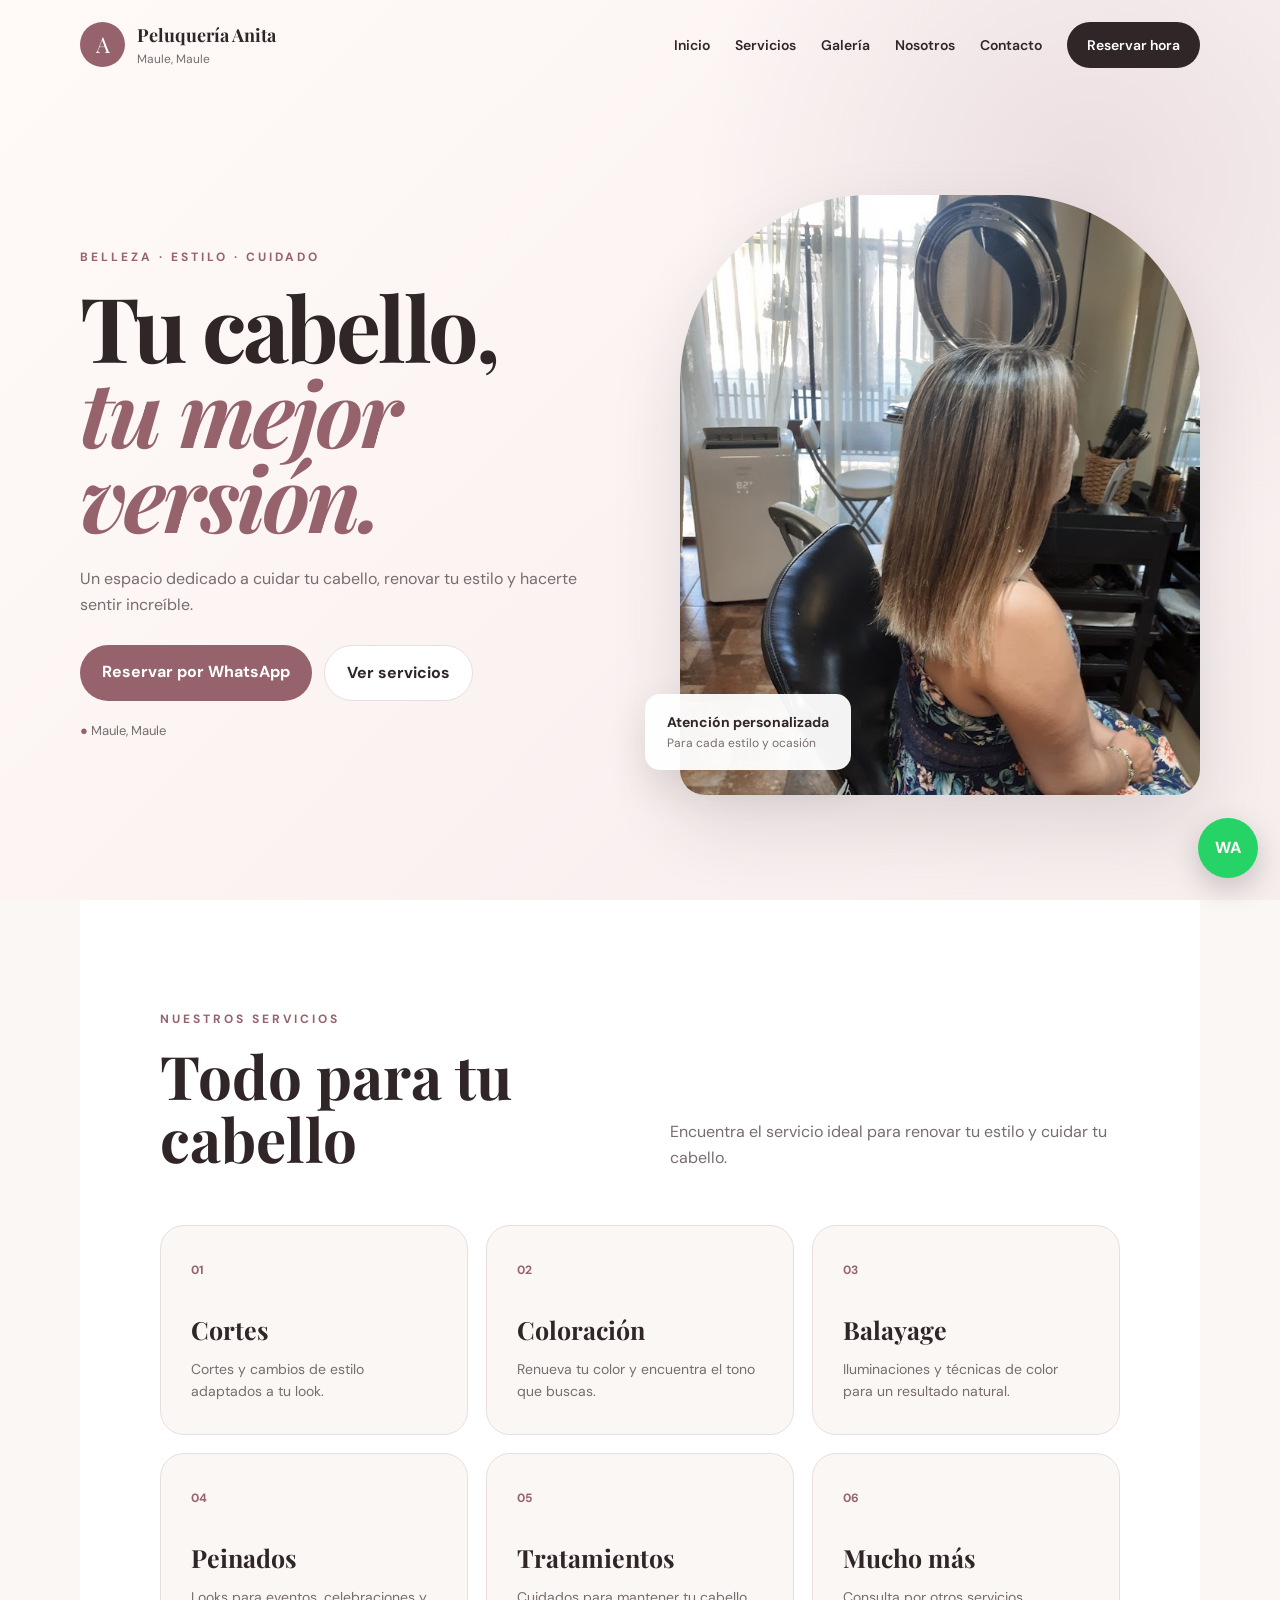
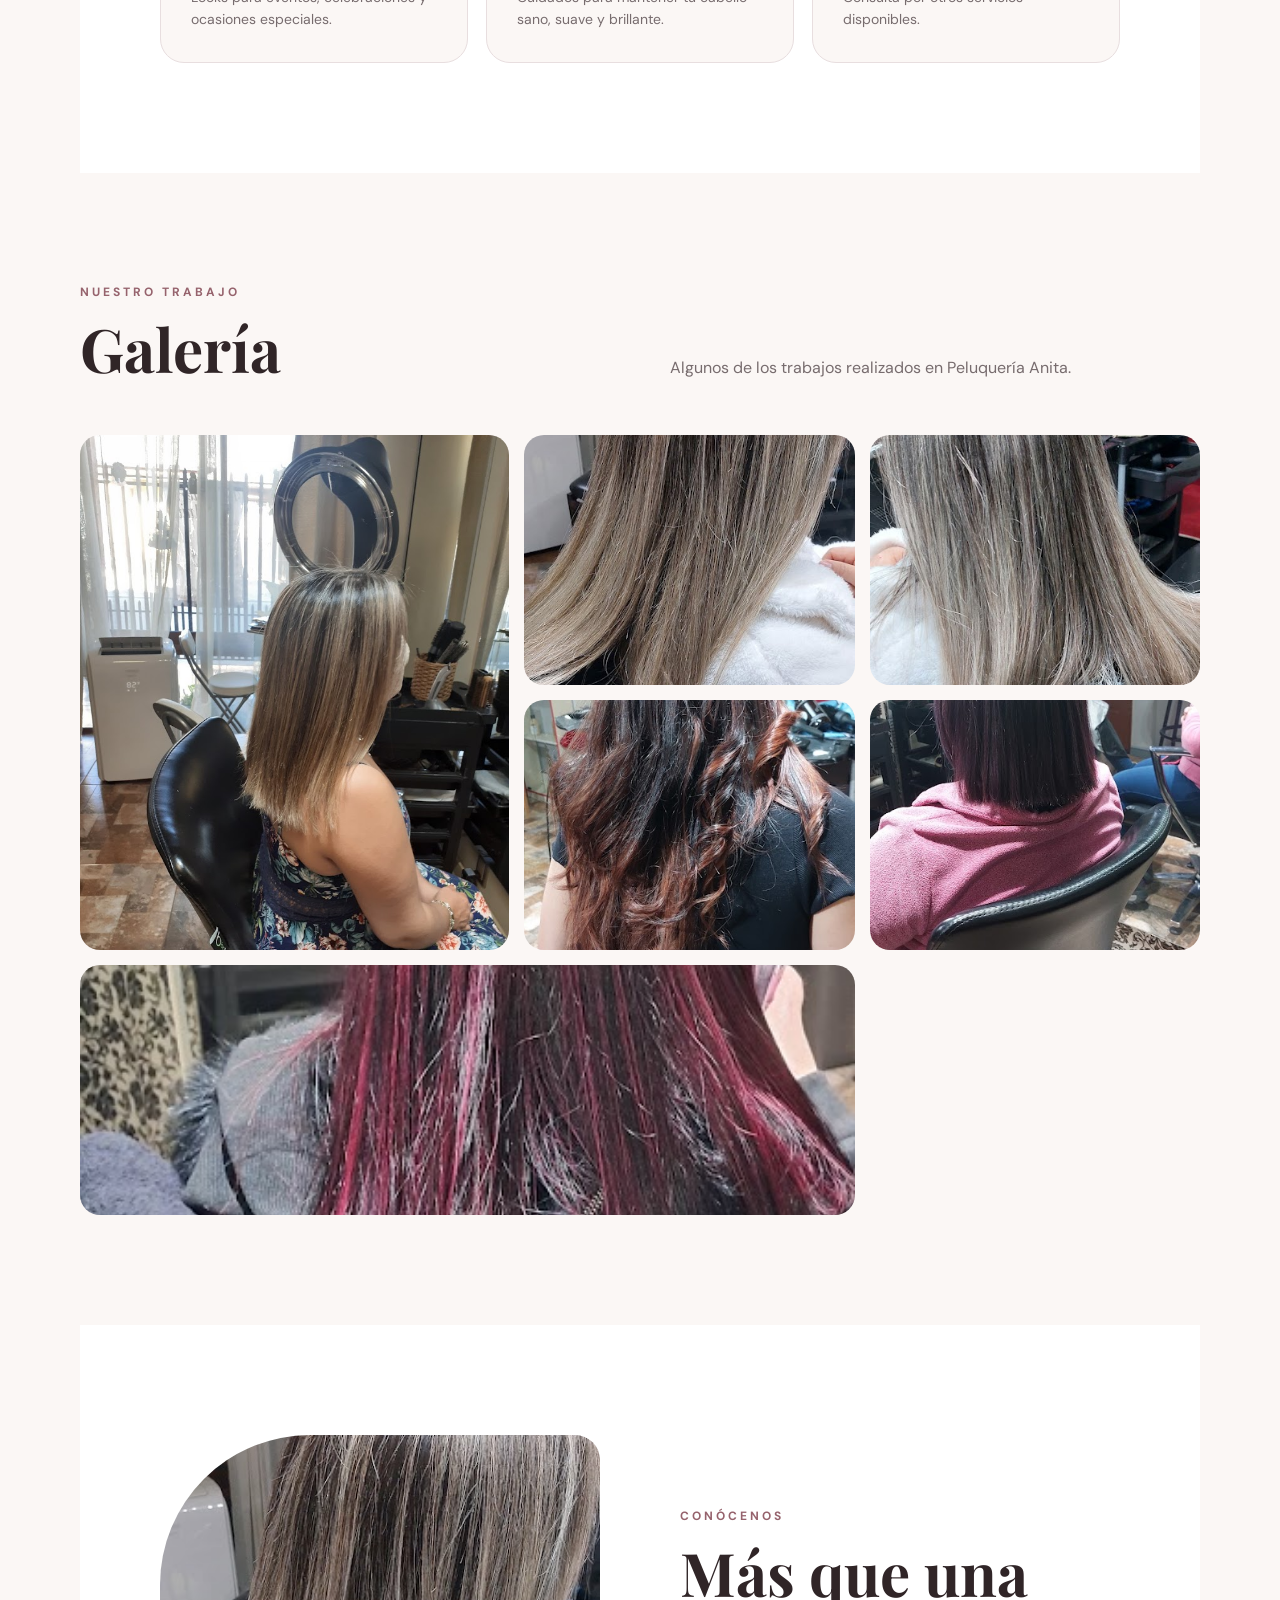
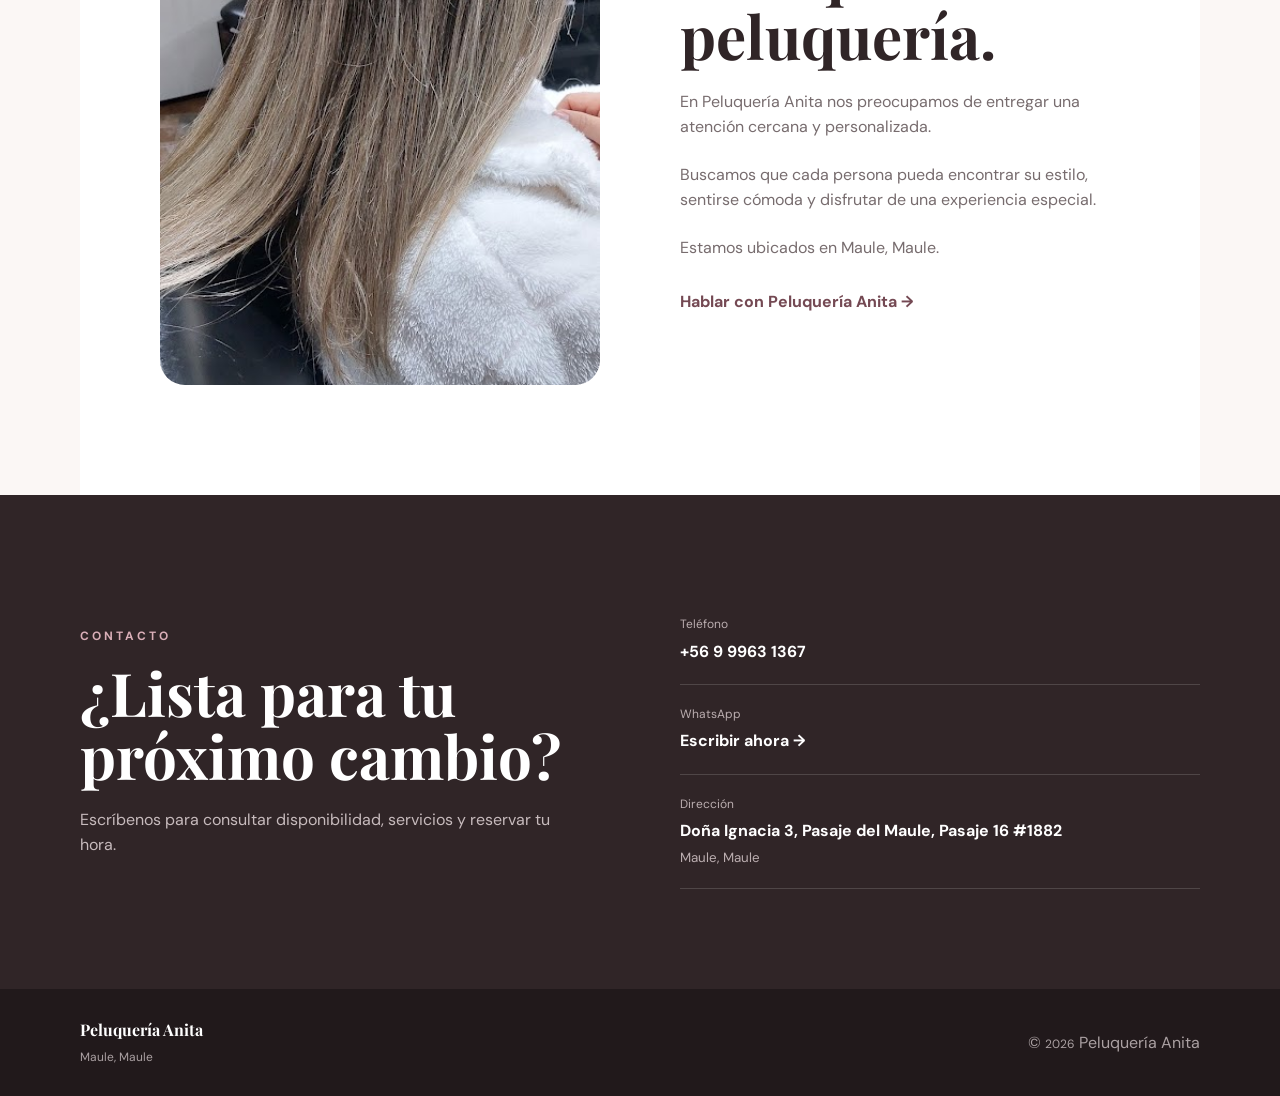
==== index.html @ 8789bee4 "feat: add Peluquería Anita website Add the complete Peluquería Anita landing page, responsive styles" ====
<!DOCTYPE html>
<html lang="es">
<head>
    <meta charset="UTF-8">
    <meta name="viewport" content="width=device-width, initial-scale=1.0">

    <title>Peluquería Anita | Maule</title>

    <meta
        name="description"
        content="Peluquería Anita en Maule, Maule. Cortes, coloración, balayage, peinados, tratamientos y mucho más."
    >

    <link rel="preconnect" href="https://fonts.googleapis.com">
    <link rel="preconnect" href="https://fonts.gstatic.com" crossorigin>

    <link
        href="https://fonts.googleapis.com/css2?family=DM+Sans:wght@400;500;600;700&family=Playfair+Display:wght@500;600;700&display=swap"
        rel="stylesheet"
    >

    <link rel="stylesheet" href="style.css">
</head>

<body>

<header class="hero" id="inicio">

    <nav class="navbar">

        <div class="logo">
            <div class="logo-circle">A</div>

            <div>
                <strong>Peluquería Anita</strong>
                <span>Maule, Maule</span>
            </div>
        </div>

        <button class="menu-button" id="menuButton">
            ☰
        </button>

        <div class="nav-links" id="navLinks">
            <a href="#inicio">Inicio</a>
            <a href="#servicios">Servicios</a>
            <a href="#galeria">Galería</a>
            <a href="#nosotros">Nosotros</a>
            <a href="#contacto">Contacto</a>

            <a
                class="nav-reserva"
                href="https://wa.me/56999631367?text=Hola%20Peluquer%C3%ADa%20Anita%2C%20quisiera%20reservar%20una%20hora."
                target="_blank"
            >
                Reservar hora
            </a>
        </div>

    </nav>


    <div class="hero-content">

        <div class="hero-text">

            <p class="small-title">
                BELLEZA · ESTILO · CUIDADO
            </p>

            <h1>
                Tu cabello,
                <span>tu mejor versión.</span>
            </h1>

            <p class="description">
                Un espacio dedicado a cuidar tu cabello,
                renovar tu estilo y hacerte sentir increíble.
            </p>

            <div class="buttons">

                <a
                    class="button primary"
                    href="https://wa.me/56999631367?text=Hola%20Peluquer%C3%ADa%20Anita%2C%20quisiera%20reservar%20una%20hora."
                    target="_blank"
                >
                    Reservar por WhatsApp
                </a>

                <a class="button secondary" href="#servicios">
                    Ver servicios
                </a>

            </div>

            <p class="location">
                ● Maule, Maule
            </p>

        </div>


        <div class="hero-image">

            <img
                src="images/20201207_183859.jpg"
                alt="Trabajo de Peluquería Anita"
            >

            <div class="floating-card">

                <strong>Atención personalizada</strong>

                <span>
                    Para cada estilo y ocasión
                </span>

            </div>

        </div>

    </div>

</header>


<main>


<!-- SERVICIOS -->

<section class="section services" id="servicios">

    <div class="section-header">

        <div>
            <p class="small-title">
                NUESTROS SERVICIOS
            </p>

            <h2>
                Todo para tu cabello
            </h2>
        </div>

        <p>
            Encuentra el servicio ideal para renovar tu estilo
            y cuidar tu cabello.
        </p>

    </div>


    <div class="services-grid">

        <article class="service">

            <span>01</span>

            <h3>Cortes</h3>

            <p>
                Cortes y cambios de estilo adaptados a tu look.
            </p>

        </article>


        <article class="service">

            <span>02</span>

            <h3>Coloración</h3>

            <p>
                Renueva tu color y encuentra el tono que buscas.
            </p>

        </article>


        <article class="service">

            <span>03</span>

            <h3>Balayage</h3>

            <p>
                Iluminaciones y técnicas de color para un resultado natural.
            </p>

        </article>


        <article class="service">

            <span>04</span>

            <h3>Peinados</h3>

            <p>
                Looks para eventos, celebraciones y ocasiones especiales.
            </p>

        </article>


        <article class="service">

            <span>05</span>

            <h3>Tratamientos</h3>

            <p>
                Cuidados para mantener tu cabello sano, suave y brillante.
            </p>

        </article>


        <article class="service">

            <span>06</span>

            <h3>Mucho más</h3>

            <p>
                Consulta por otros servicios disponibles.
            </p>

        </article>

    </div>

</section>


<!-- GALERÍA -->

<section class="section gallery" id="galeria">

    <div class="section-header">

        <div>

            <p class="small-title">
                NUESTRO TRABAJO
            </p>

            <h2>
                Galería
            </h2>

        </div>

        <p>
            Algunos de los trabajos realizados en Peluquería Anita.
        </p>

    </div>


    <div class="gallery-grid">

        <div class="gallery-item big">

            <img
                src="images/20201207_183859.jpg"
                alt="Trabajo de peluquería"
            >

        </div>


        <div class="gallery-item">

            <img
                src="images/20220908_201519.jpg"
                alt="Trabajo de peluquería"
            >

        </div>


        <div class="gallery-item">

            <img
                src="images/20220908_201531.jpg"
                alt="Trabajo de peluquería"
            >

        </div>


        <div class="gallery-item">

            <img
                src="images/20230130_225846.jpg"
                alt="Trabajo de peluquería"
            >

        </div>


        <div class="gallery-item">

            <img
                src="images/20230714_182754.jpg"
                alt="Trabajo de peluquería"
            >

        </div>


        <div class="gallery-item wide">

            <img
                src="images/20250802_181430.jpg"
                alt="Trabajo de peluquería"
            >

        </div>

    </div>

</section>


<!-- NOSOTROS -->

<section class="section about" id="nosotros">

    <div class="about-container">

        <div class="about-image">

            <img
                src="images/20220908_201519.jpg"
                alt="Trabajo de Peluquería Anita"
            >

        </div>


        <div class="about-text">

            <p class="small-title">
                CONÓCENOS
            </p>

            <h2>
                Más que una peluquería.
            </h2>

            <p>
                En Peluquería Anita nos preocupamos de entregar
                una atención cercana y personalizada.
            </p>

            <p>
                Buscamos que cada persona pueda encontrar su estilo,
                sentirse cómoda y disfrutar de una experiencia especial.
            </p>

            <p>
                Estamos ubicados en Maule, Maule.
            </p>

            <a
                class="text-link"
                href="https://wa.me/56999631367?text=Hola%20Peluquer%C3%ADa%20Anita%2C%20quisiera%20saber%20m%C3%A1s."
                target="_blank"
            >
                Hablar con Peluquería Anita →
            </a>

        </div>

    </div>

</section>


<!-- CONTACTO -->

<section class="contact" id="contacto">

    <div class="contact-container">

        <div>

            <p class="small-title">
                CONTACTO
            </p>

            <h2>
                ¿Lista para tu próximo cambio?
            </h2>

            <p>
                Escríbenos para consultar disponibilidad,
                servicios y reservar tu hora.
            </p>

        </div>


        <div class="contact-info">

            <a href="tel:+56999631367">

                <span>Teléfono</span>

                <strong>
                    +56 9 9963 1367
                </strong>

            </a>


            <a
                href="https://wa.me/56999631367"
                target="_blank"
            >

                <span>WhatsApp</span>

                <strong>
                    Escribir ahora →
                </strong>

            </a>


            <div>

                <span>Dirección</span>

                <strong>
                    Doña Ignacia 3,
                    Pasaje del Maule,
                    Pasaje 16 #1882
                </strong>

                <small>
                    Maule, Maule
                </small>

            </div>

        </div>

    </div>

</section>

</main>


<footer>

    <div>

        <strong>
            Peluquería Anita
        </strong>

        <span>
            Maule, Maule
        </span>

    </div>

    <p>
        © <span id="year"></span>
        Peluquería Anita
    </p>

</footer>


<a
    class="whatsapp"
    href="https://wa.me/56999631367?text=Hola%20Peluquer%C3%ADa%20Anita%2C%20quisiera%20consultar%20por%20una%20hora."
    target="_blank"
>
    WA
</a>


<script src="script.js"></script>

</body>
</html>
---- style.css ----
:root {
    --background: #fbf7f5;
    --white: #ffffff;
    --text: #302527;
    --gray: #776c6e;
    --pink: #96636d;
    --pink-dark: #744953;
    --light-pink: #eadcdf;
    --border: #e8dedf;
}

* {
    box-sizing: border-box;
    margin: 0;
    padding: 0;
}

html {
    scroll-behavior: smooth;
}

body {
    font-family: "DM Sans", sans-serif;
    background: var(--background);
    color: var(--text);
    line-height: 1.6;
}

a {
    color: inherit;
    text-decoration: none;
}

img {
    width: 100%;
    display: block;
}


/* NAVBAR */

.hero {
    min-height: 100vh;

    background:
        radial-gradient(
            circle at 85% 20%,
            rgba(234,220,223,.9),
            transparent 30%
        ),
        linear-gradient(
            135deg,
            #fffaf8,
            #f6eded
        );
}

.navbar {
    width: min(1120px, calc(100% - 40px));

    margin: auto;

    height: 90px;

    display: flex;

    align-items: center;

    justify-content: space-between;
}

.logo {
    display: flex;

    align-items: center;

    gap: 12px;
}

.logo-circle {
    width: 45px;
    height: 45px;

    border-radius: 50%;

    display: grid;

    place-items: center;

    background: var(--pink);

    color: white;

    font-family: "Playfair Display", serif;

    font-size: 22px;
}

.logo strong {
    display: block;

    font-family: "Playfair Display", serif;

    font-size: 18px;
}

.logo span {
    display: block;

    color: var(--gray);

    font-size: 12px;
}

.nav-links {
    display: flex;

    align-items: center;

    gap: 25px;

    font-size: 14px;

    font-weight: 600;
}

.nav-links a:hover {
    color: var(--pink);
}

.nav-reserva {
    padding: 12px 20px;

    border-radius: 30px;

    background: var(--text);

    color: white !important;
}

.menu-button {
    display: none;

    border: none;

    background: transparent;

    font-size: 26px;

    cursor: pointer;
}


/* HERO */

.hero-content {
    width: min(1120px, calc(100% - 40px));

    min-height: calc(100vh - 90px);

    margin: auto;

    display: grid;

    grid-template-columns: 1fr 1fr;

    align-items: center;

    gap: 80px;
}

.small-title {
    color: var(--pink);

    font-size: 12px;

    letter-spacing: 3px;

    font-weight: 700;

    margin-bottom: 15px;
}

.hero h1 {
    font-family: "Playfair Display", serif;

    font-size: clamp(55px, 7vw, 90px);

    line-height: .95;

    letter-spacing: -3px;
}

.hero h1 span {
    display: block;

    color: var(--pink);

    font-style: italic;
}

.description {
    max-width: 500px;

    margin: 28px 0;

    color: var(--gray);

    font-size: 16px;
}

.buttons {
    display: flex;

    gap: 12px;

    flex-wrap: wrap;
}

.button {
    padding: 14px 22px;

    border-radius: 30px;

    font-weight: 700;

    transition: .2s;
}

.primary {
    background: var(--pink);

    color: white;
}

.primary:hover {
    background: var(--pink-dark);

    transform: translateY(-2px);
}

.secondary {
    border: 1px solid var(--border);

    background: white;
}

.location {
    margin-top: 20px;

    color: var(--gray);

    font-size: 13px;
}

.location:first-letter {
    color: var(--pink);
}


/* HERO IMAGE */

.hero-image {
    position: relative;
}

.hero-image img {
    height: 600px;

    object-fit: cover;

    border-radius: 190px 190px 25px 25px;

    box-shadow:
        0 30px 70px rgba(50, 30, 35, .13);
}

.floating-card {
    position: absolute;

    bottom: 25px;

    left: -35px;

    padding: 17px 22px;

    background: rgba(255,255,255,.95);

    border-radius: 15px;

    box-shadow:
        0 15px 40px rgba(50,30,35,.12);
}

.floating-card strong {
    display: block;

    font-size: 14px;
}

.floating-card span {
    display: block;

    color: var(--gray);

    font-size: 12px;
}


/* SECTIONS */

.section {
    width: min(1120px, calc(100% - 40px));

    margin: auto;

    padding: 110px 0;
}

.section-header {
    display: grid;

    grid-template-columns: 1fr 1fr;

    gap: 60px;

    align-items: end;
}

.section-header > p {
    color: var(--gray);

    max-width: 500px;
}

h2 {
    font-family: "Playfair Display", serif;

    font-size: clamp(40px, 5vw, 60px);

    line-height: 1.05;
}


/* SERVICES */

.services {
    background: var(--white);

    max-width: none;

    padding-left: max(20px, calc((100% - 1120px) / 2));

    padding-right: max(20px, calc((100% - 1120px) / 2));
}

.services-grid {
    margin-top: 55px;

    display: grid;

    grid-template-columns: repeat(3, 1fr);

    gap: 18px;
}

.service {
    min-height: 210px;

    padding: 30px;

    border: 1px solid var(--border);

    border-radius: 24px;

    background: var(--background);

    transition: .25s;
}

.service:hover {
    transform: translateY(-6px);

    box-shadow:
        0 20px 50px rgba(50,30,35,.1);
}

.service > span {
    color: var(--pink);

    font-size: 12px;

    font-weight: 700;
}

.service h3 {
    font-family: "Playfair Display", serif;

    font-size: 25px;

    margin-top: 28px;

    margin-bottom: 8px;
}

.service p {
    color: var(--gray);

    font-size: 14px;
}


/* GALLERY */

.gallery-grid {
    margin-top: 55px;

    display: grid;

    grid-template-columns: 1.3fr 1fr 1fr;

    grid-auto-rows: 250px;

    gap: 15px;
}

.gallery-item {
    overflow: hidden;

    border-radius: 20px;

    background: var(--light-pink);
}

.gallery-item img {
    height: 100%;

    object-fit: cover;

    transition: .4s;
}

.gallery-item:hover img {
    transform: scale(1.05);
}

.gallery-item.big {
    grid-row: span 2;
}

.gallery-item.wide {
    grid-column: span 2;
}


/* ABOUT */

.about {
    max-width: none;

    background: white;

    padding-left: max(20px, calc((100% - 1120px) / 2));

    padding-right: max(20px, calc((100% - 1120px) / 2));
}

.about-container {
    display: grid;

    grid-template-columns: 1fr 1fr;

    gap: 80px;

    align-items: center;
}

.about-image {
    height: 550px;

    overflow: hidden;

    border-radius: 150px 25px 25px 25px;
}

.about-image img {
    height: 100%;

    object-fit: cover;
}

.about-text p:not(.small-title) {
    color: var(--gray);

    margin-top: 22px;
}

.text-link {
    display: inline-block;

    margin-top: 28px;

    color: var(--pink-dark);

    font-weight: 700;
}


/* CONTACT */

.contact {
    background: var(--text);

    color: white;

    padding: 100px max(20px, calc((100% - 1120px) / 2));
}

.contact-container {
    max-width: 1120px;

    margin: auto;

    display: grid;

    grid-template-columns: 1fr 1fr;

    gap: 80px;

    align-items: center;
}

.contact .small-title {
    color: #d9aeb7;
}

.contact-container > div:first-child > p:last-child {
    margin-top: 20px;

    color: #c7bbbd;

    max-width: 500px;
}

.contact-info {
    display: grid;
}

.contact-info a,
.contact-info > div {
    padding: 20px 0;

    border-bottom: 1px solid rgba(255,255,255,.15);
}

.contact-info span {
    display: block;

    color: #bbaeb0;

    font-size: 12px;
}

.contact-info strong {
    display: block;

    margin-top: 4px;
}

.contact-info small {
    display: block;

    color: #bbaeb0;

    margin-top: 3px;
}


/* FOOTER */

footer {
    background: #21191b;

    color: #aaa0a2;

    padding: 28px max(20px, calc((100% - 1120px) / 2));

    display: flex;

    justify-content: space-between;

    align-items: center;
}

footer strong {
    display: block;

    color: white;

    font-family: "Playfair Display", serif;
}

footer span {
    font-size: 12px;
}


/* WHATSAPP */

.whatsapp {
    position: fixed;

    right: 22px;

    bottom: 22px;

    width: 60px;

    height: 60px;

    border-radius: 50%;

    display: grid;

    place-items: center;

    background: #25d366;

    color: white;

    font-weight: 800;

    box-shadow:
        0 10px 30px rgba(0,0,0,.2);

    z-index: 100;
}


/* MOBILE */

@media (max-width: 850px) {

    .menu-button {
        display: block;
    }

    .nav-links {
        display: none;

        position: absolute;

        top: 75px;

        left: 20px;

        right: 20px;

        padding: 20px;

        background: white;

        border-radius: 20px;

        box-shadow:
            0 20px 50px rgba(0,0,0,.12);

        flex-direction: column;

        align-items: stretch;

        z-index: 20;
    }

    .nav-links.open {
        display: flex;
    }

    .nav-reserva {
        text-align: center;
    }

    .hero-content,
    .section-header,
    .about-container,
    .contact-container {
        grid-template-columns: 1fr;
    }

    .hero-content {
        padding: 70px 0;
    }

    .hero-image {
        max-width: 650px;

        width: 100%;

        margin: auto;
    }

    .services-grid {
        grid-template-columns: repeat(2, 1fr);
    }
}


@media (max-width: 560px) {

    .navbar,
    .hero-content,
    .section {
        width: calc(100% - 28px);
    }

    .hero h1 {
        font-size: 55px;
    }

    .hero-image img {
        height: 430px;

        border-radius: 120px 120px 20px 20px;
    }

    .floating-card {
        left: 10px;
    }

    .services-grid {
        grid-template-columns: 1fr;
    }

    .gallery-grid {
        grid-template-columns: 1fr 1fr;

        grid-auto-rows: 190px;
    }

    .gallery-item.big {
        grid-row: span 2;
    }

    .gallery-item.wide {
        grid-column: span 2;
    }

    .about-image {
        height: 400px;

        border-radius: 100px 20px 20px 20px;
    }

    footer {
        flex-direction: column;

        align-items: flex-start;

        gap: 10px;
    }
}
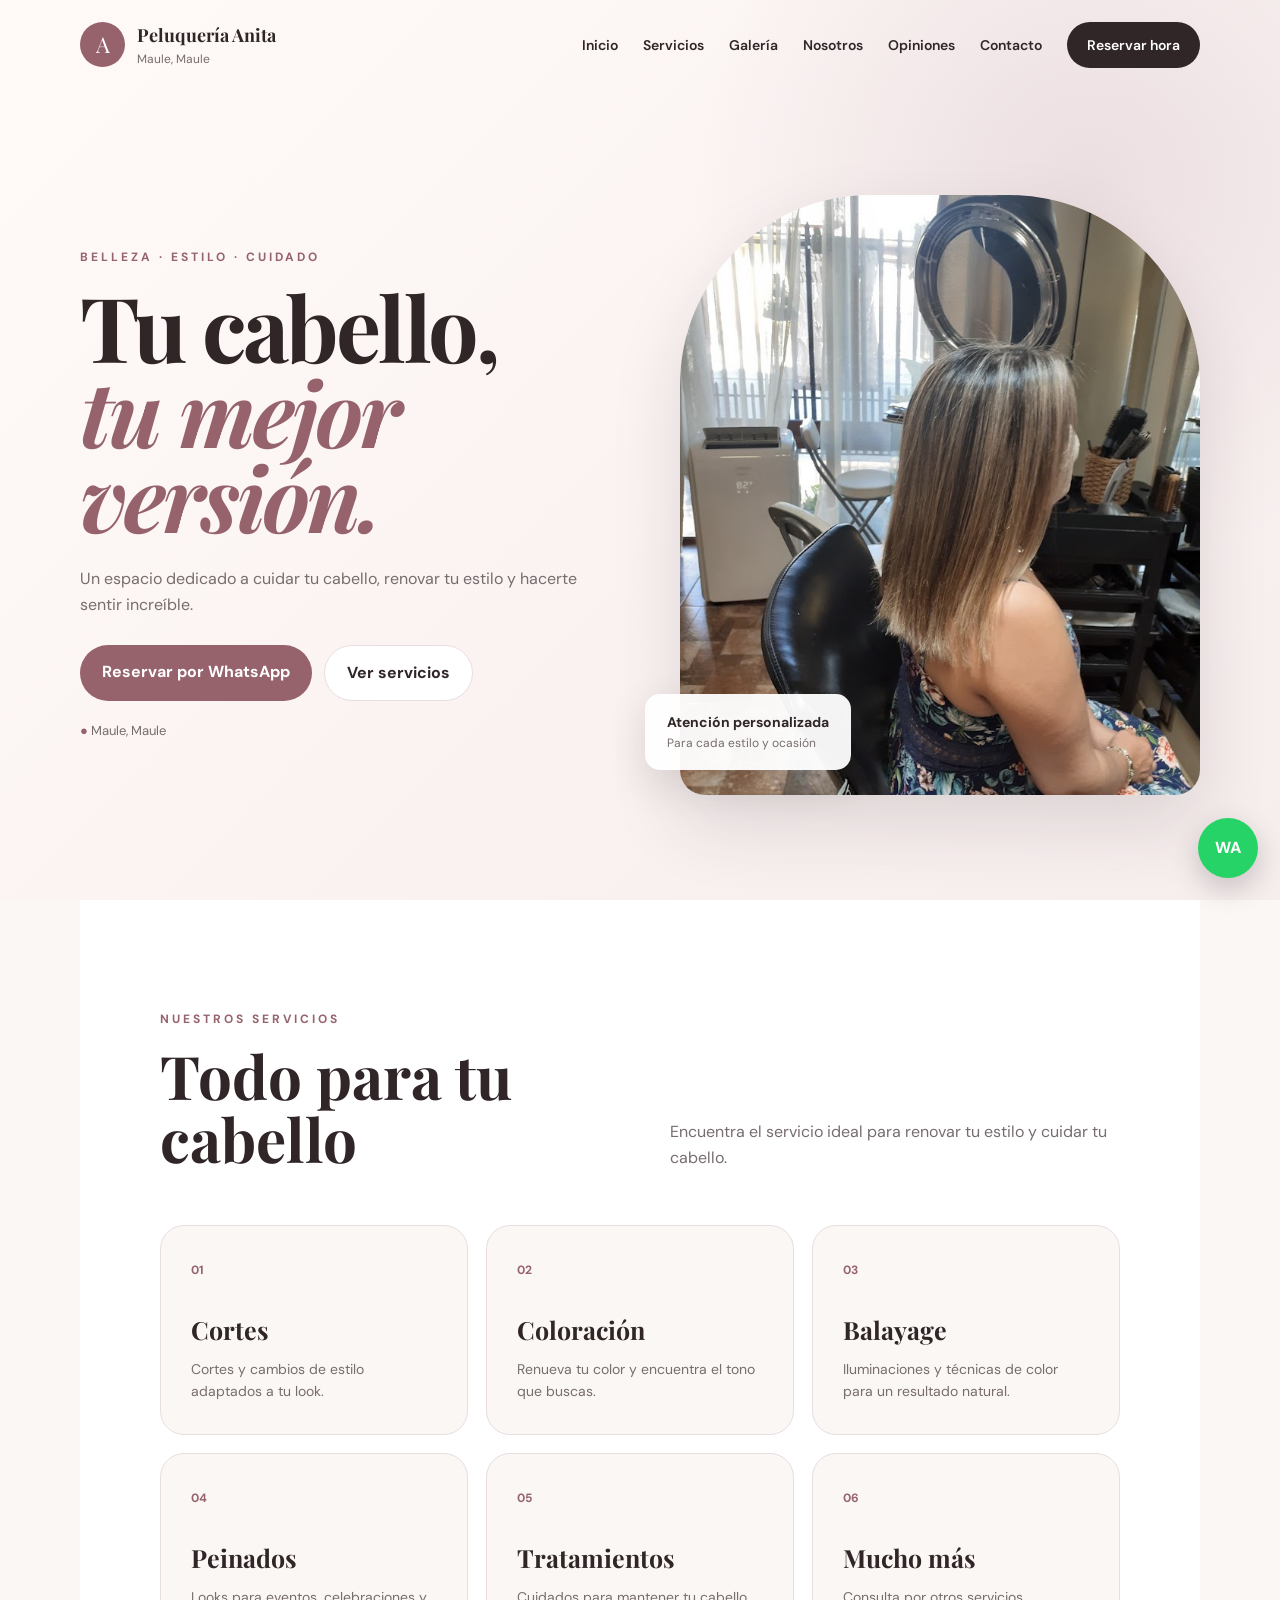
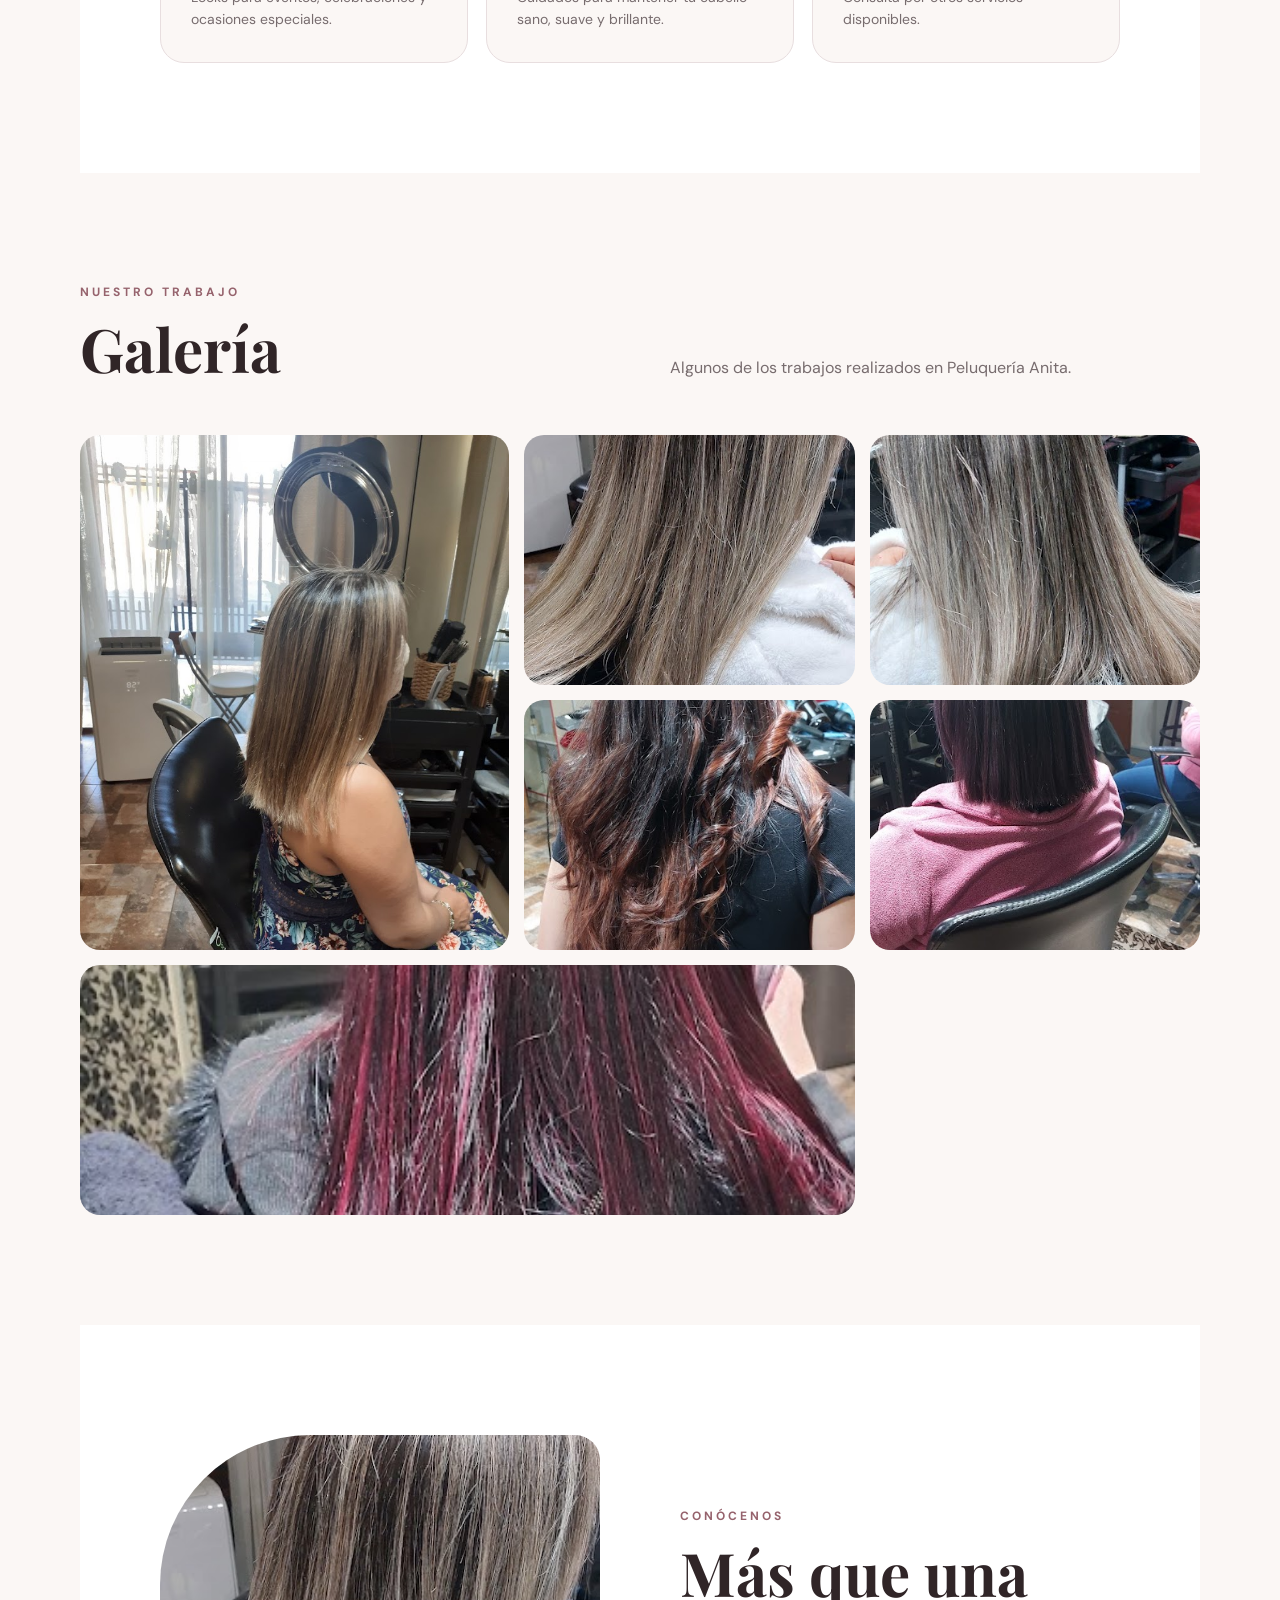
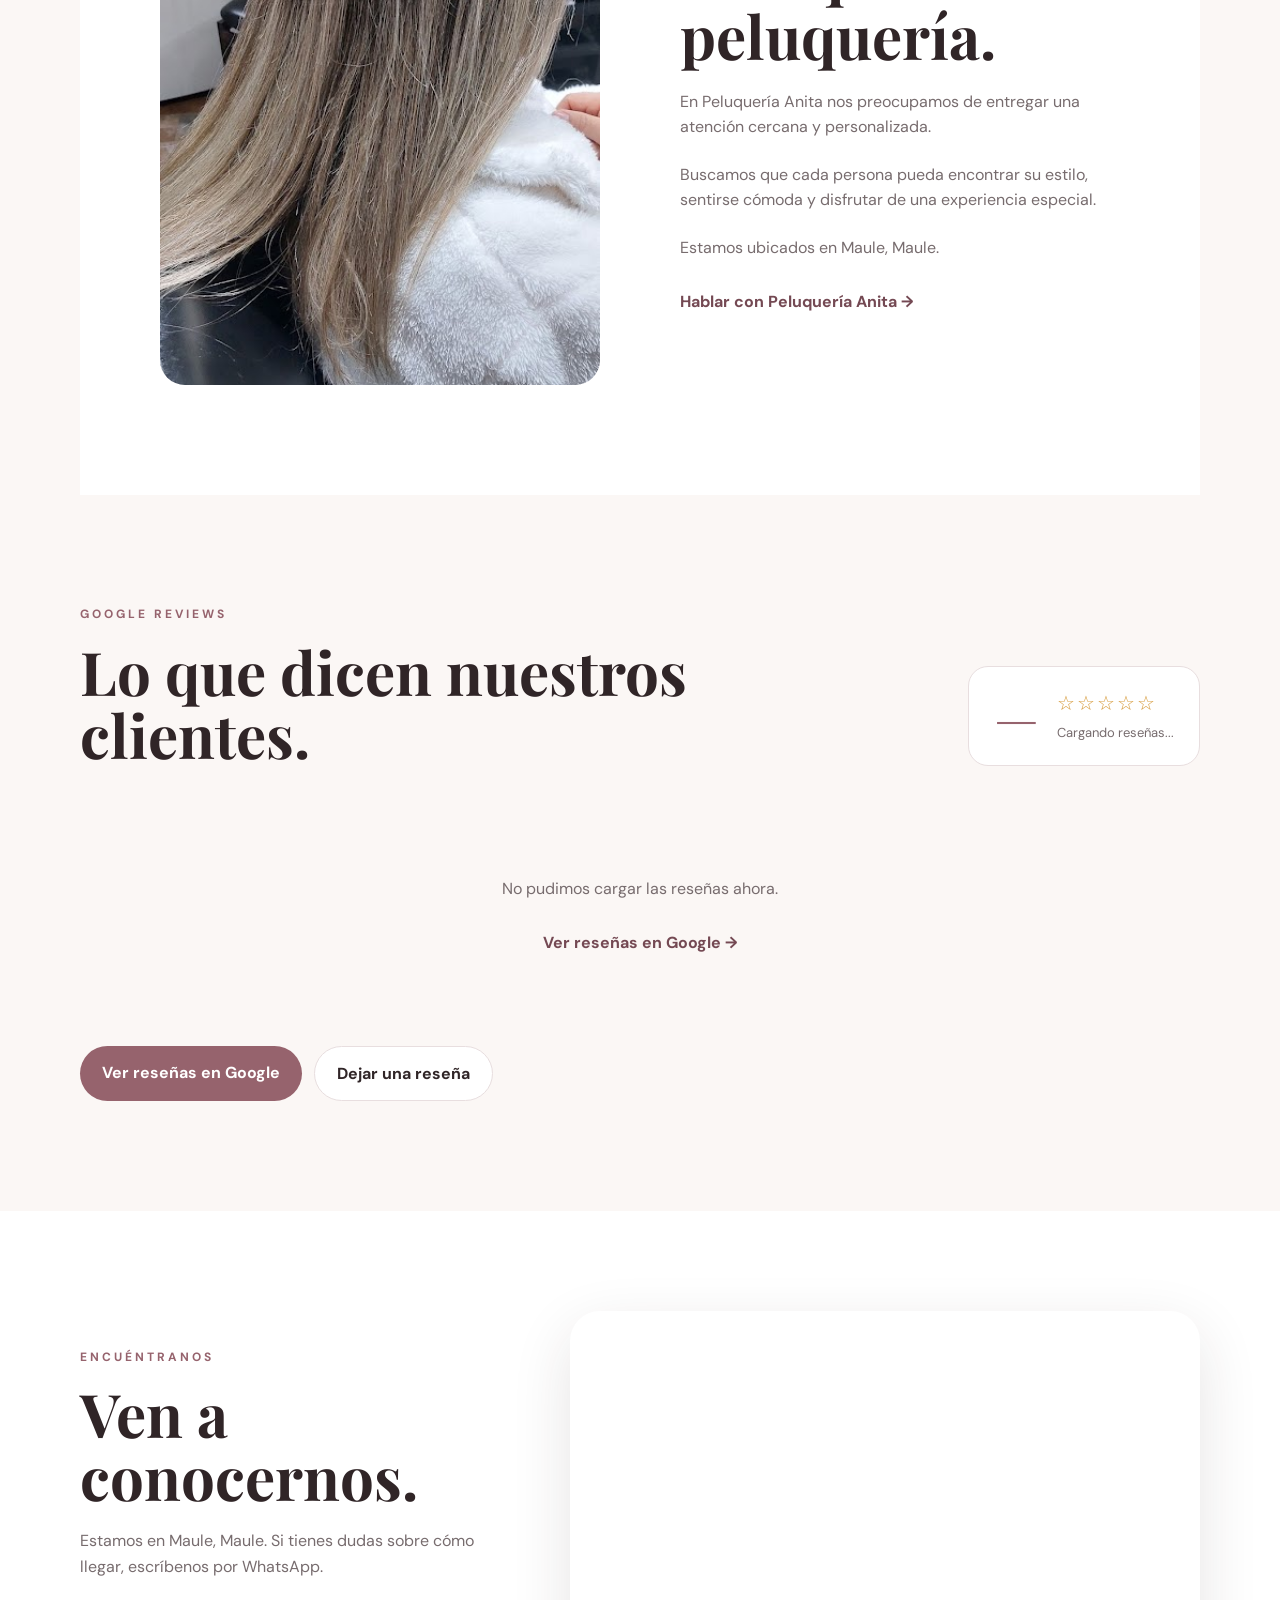
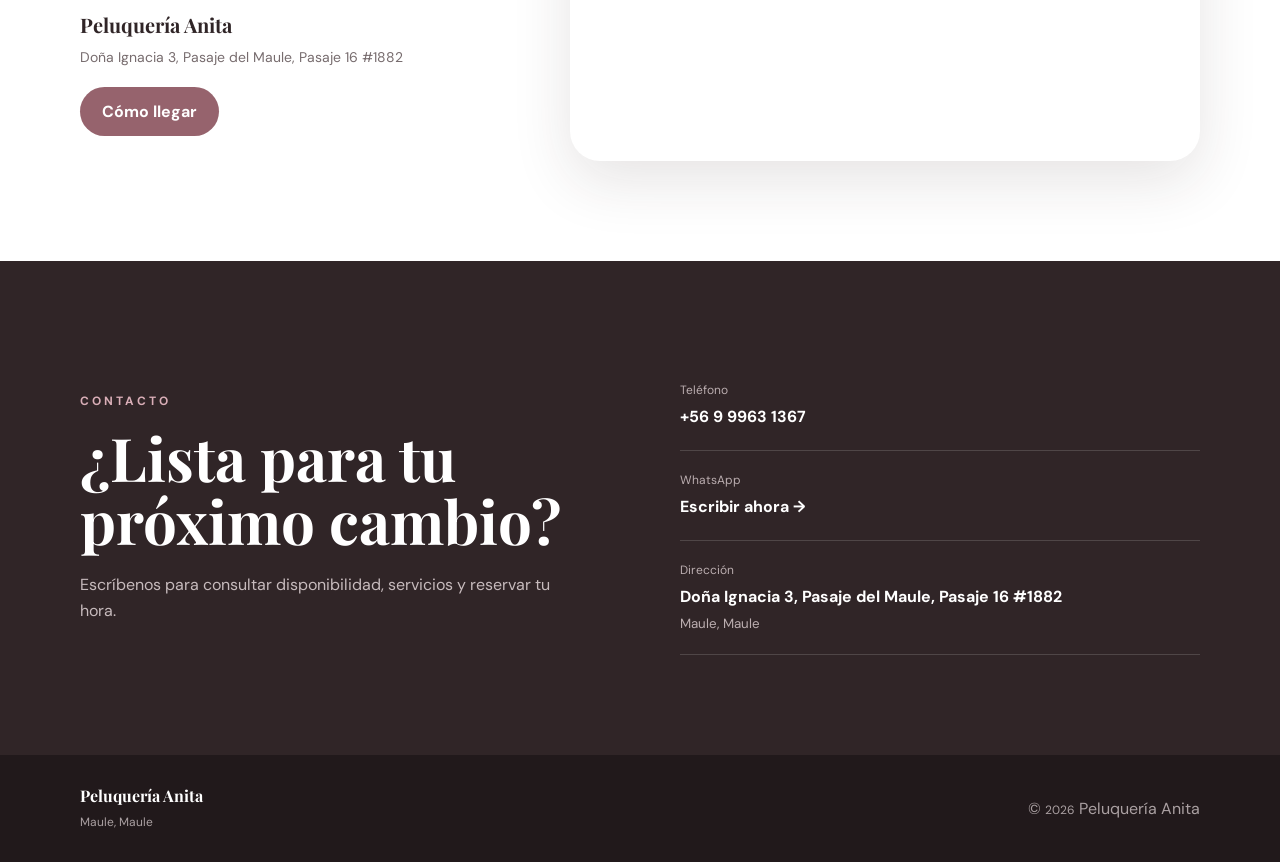
==== commit 64ee923a: "Actualizar sitio web y API de reseñas Incluye mejoras de estructura, estilos, scripts y la nueva fun" ====
--- a/index.html
+++ b/index.html
@@ -1,8 +1,14 @@
 <!DOCTYPE html>
 <html lang="es">
+
 <head>
+
     <meta charset="UTF-8">
-    <meta name="viewport" content="width=device-width, initial-scale=1.0">
+
+    <meta
+        name="viewport"
+        content="width=device-width, initial-scale=1.0"
+    >
 
     <title>Peluquería Anita | Maule</title>
 
@@ -11,8 +17,16 @@
         content="Peluquería Anita en Maule, Maule. Cortes, coloración, balayage, peinados, tratamientos y mucho más."
     >
 
-    <link rel="preconnect" href="https://fonts.googleapis.com">
-    <link rel="preconnect" href="https://fonts.gstatic.com" crossorigin>
+    <link
+        rel="preconnect"
+        href="https://fonts.googleapis.com"
+    >
+
+    <link
+        rel="preconnect"
+        href="https://fonts.gstatic.com"
+        crossorigin
+    >
 
     <link
         href="https://fonts.googleapis.com/css2?family=DM+Sans:wght@400;500;600;700&family=Playfair+Display:wght@500;600;700&display=swap"
@@ -20,320 +34,370 @@
     >
 
     <link rel="stylesheet" href="style.css">
+
 </head>
 
+
 <body>
 
+
+<!-- =========================
+     NAVBAR
+========================= -->
+
 <header class="hero" id="inicio">
 
-    <nav class="navbar">
-
-        <div class="logo">
-            <div class="logo-circle">A</div>
-
-            <div>
-                <strong>Peluquería Anita</strong>
-                <span>Maule, Maule</span>
-            </div>
-        </div>
-
-        <button class="menu-button" id="menuButton">
-            ☰
-        </button>
-
-        <div class="nav-links" id="navLinks">
-            <a href="#inicio">Inicio</a>
-            <a href="#servicios">Servicios</a>
-            <a href="#galeria">Galería</a>
-            <a href="#nosotros">Nosotros</a>
-            <a href="#contacto">Contacto</a>
+<nav class="navbar">
+
+    <a href="#inicio" class="logo">
+
+        <div class="logo-circle">
+            A
+        </div>
+
+        <div>
+
+            <strong>
+                Peluquería Anita
+            </strong>
+
+            <span>
+                Maule, Maule
+            </span>
+
+        </div>
+
+    </a>
+
+
+    <button
+        class="menu-button"
+        id="menuButton"
+        aria-label="Abrir menú"
+    >
+        ☰
+    </button>
+
+
+    <div
+        class="nav-links"
+        id="navLinks"
+    >
+
+        <a href="#inicio">
+            Inicio
+        </a>
+
+        <a href="#servicios">
+            Servicios
+        </a>
+
+        <a href="#galeria">
+            Galería
+        </a>
+
+        <a href="#nosotros">
+            Nosotros
+        </a>
+
+        <a href="#opiniones">
+            Opiniones
+        </a>
+
+        <a href="#contacto">
+            Contacto
+        </a>
+
+        <a
+            class="nav-reserva"
+            href="https://wa.me/56999631367?text=Hola%20Peluquer%C3%ADa%20Anita%2C%20quisiera%20reservar%20una%20hora."
+            target="_blank"
+        >
+            Reservar hora
+        </a>
+
+    </div>
+
+</nav>
+
+
+<!-- =========================
+     HERO
+========================= -->
+
+<div class="hero-content">
+
+    <div class="hero-text">
+
+        <p class="small-title">
+            BELLEZA · ESTILO · CUIDADO
+        </p>
+
+        <h1>
+
+            Tu cabello,
+
+            <span>
+                tu mejor versión.
+            </span>
+
+        </h1>
+
+
+        <p class="description">
+
+            Un espacio dedicado a cuidar tu cabello,
+            renovar tu estilo y hacerte sentir increíble.
+
+        </p>
+
+
+        <div class="buttons">
 
             <a
-                class="nav-reserva"
+                class="button primary"
                 href="https://wa.me/56999631367?text=Hola%20Peluquer%C3%ADa%20Anita%2C%20quisiera%20reservar%20una%20hora."
                 target="_blank"
             >
-                Reservar hora
+                Reservar por WhatsApp
             </a>
-        </div>
-
-    </nav>
-
-
-    <div class="hero-content">
-
-        <div class="hero-text">
+
+
+            <a
+                class="button secondary"
+                href="#servicios"
+            >
+                Ver servicios
+            </a>
+
+        </div>
+
+
+        <p class="location">
+            ● Maule, Maule
+        </p>
+
+    </div>
+
+
+    <div class="hero-image">
+
+        <img
+            src="images/20201207_183859.jpg"
+            alt="Trabajo de Peluquería Anita"
+        >
+
+
+        <div class="floating-card">
+
+            <strong>
+                Atención personalizada
+            </strong>
+
+            <span>
+                Para cada estilo y ocasión
+            </span>
+
+        </div>
+
+    </div>
+
+</div>
+
+</header>
+
+
+
+<main>
+
+
+<!-- =========================
+     SERVICIOS
+========================= -->
+
+<section
+    class="section services"
+    id="servicios"
+>
+
+    <div class="section-header">
+
+        <div>
 
             <p class="small-title">
-                BELLEZA · ESTILO · CUIDADO
-            </p>
-
-            <h1>
-                Tu cabello,
-                <span>tu mejor versión.</span>
-            </h1>
-
-            <p class="description">
-                Un espacio dedicado a cuidar tu cabello,
-                renovar tu estilo y hacerte sentir increíble.
-            </p>
-
-            <div class="buttons">
-
-                <a
-                    class="button primary"
-                    href="https://wa.me/56999631367?text=Hola%20Peluquer%C3%ADa%20Anita%2C%20quisiera%20reservar%20una%20hora."
-                    target="_blank"
-                >
-                    Reservar por WhatsApp
-                </a>
-
-                <a class="button secondary" href="#servicios">
-                    Ver servicios
-                </a>
-
-            </div>
-
-            <p class="location">
-                ● Maule, Maule
-            </p>
-
-        </div>
-
-
-        <div class="hero-image">
+                NUESTROS SERVICIOS
+            </p>
+
+            <h2>
+                Todo para tu cabello
+            </h2>
+
+        </div>
+
+
+        <p>
+
+            Encuentra el servicio ideal para renovar
+            tu estilo y cuidar tu cabello.
+
+        </p>
+
+    </div>
+
+
+    <div class="services-grid">
+
+
+        <article class="service">
+
+            <span>01</span>
+
+            <h3>
+                Cortes
+            </h3>
+
+            <p>
+                Cortes y cambios de estilo
+                adaptados a tu look.
+            </p>
+
+        </article>
+
+
+        <article class="service">
+
+            <span>02</span>
+
+            <h3>
+                Coloración
+            </h3>
+
+            <p>
+                Renueva tu color y encuentra
+                el tono que buscas.
+            </p>
+
+        </article>
+
+
+        <article class="service">
+
+            <span>03</span>
+
+            <h3>
+                Balayage
+            </h3>
+
+            <p>
+                Iluminaciones y técnicas de color
+                para un resultado natural.
+            </p>
+
+        </article>
+
+
+        <article class="service">
+
+            <span>04</span>
+
+            <h3>
+                Peinados
+            </h3>
+
+            <p>
+                Looks para eventos,
+                celebraciones y ocasiones especiales.
+            </p>
+
+        </article>
+
+
+        <article class="service">
+
+            <span>05</span>
+
+            <h3>
+                Tratamientos
+            </h3>
+
+            <p>
+                Cuidados para mantener tu cabello
+                sano, suave y brillante.
+            </p>
+
+        </article>
+
+
+        <article class="service">
+
+            <span>06</span>
+
+            <h3>
+                Mucho más
+            </h3>
+
+            <p>
+                Consulta por otros servicios
+                disponibles.
+            </p>
+
+        </article>
+
+
+    </div>
+
+</section>
+
+
+
+<!-- =========================
+     GALERÍA
+========================= -->
+
+<section
+    class="section gallery"
+    id="galeria"
+>
+
+    <div class="section-header">
+
+        <div>
+
+            <p class="small-title">
+                NUESTRO TRABAJO
+            </p>
+
+            <h2>
+                Galería
+            </h2>
+
+        </div>
+
+
+        <p>
+
+            Algunos de los trabajos realizados
+            en Peluquería Anita.
+
+        </p>
+
+    </div>
+
+
+    <div class="gallery-grid">
+
+
+        <div class="gallery-item big">
 
             <img
                 src="images/20201207_183859.jpg"
                 alt="Trabajo de Peluquería Anita"
             >
 
-            <div class="floating-card">
-
-                <strong>Atención personalizada</strong>
-
-                <span>
-                    Para cada estilo y ocasión
-                </span>
-
-            </div>
-
-        </div>
-
-    </div>
-
-</header>
-
-
-<main>
-
-
-<!-- SERVICIOS -->
-
-<section class="section services" id="servicios">
-
-    <div class="section-header">
-
-        <div>
-            <p class="small-title">
-                NUESTROS SERVICIOS
-            </p>
-
-            <h2>
-                Todo para tu cabello
-            </h2>
-        </div>
-
-        <p>
-            Encuentra el servicio ideal para renovar tu estilo
-            y cuidar tu cabello.
-        </p>
-
-    </div>
-
-
-    <div class="services-grid">
-
-        <article class="service">
-
-            <span>01</span>
-
-            <h3>Cortes</h3>
-
-            <p>
-                Cortes y cambios de estilo adaptados a tu look.
-            </p>
-
-        </article>
-
-
-        <article class="service">
-
-            <span>02</span>
-
-            <h3>Coloración</h3>
-
-            <p>
-                Renueva tu color y encuentra el tono que buscas.
-            </p>
-
-        </article>
-
-
-        <article class="service">
-
-            <span>03</span>
-
-            <h3>Balayage</h3>
-
-            <p>
-                Iluminaciones y técnicas de color para un resultado natural.
-            </p>
-
-        </article>
-
-
-        <article class="service">
-
-            <span>04</span>
-
-            <h3>Peinados</h3>
-
-            <p>
-                Looks para eventos, celebraciones y ocasiones especiales.
-            </p>
-
-        </article>
-
-
-        <article class="service">
-
-            <span>05</span>
-
-            <h3>Tratamientos</h3>
-
-            <p>
-                Cuidados para mantener tu cabello sano, suave y brillante.
-            </p>
-
-        </article>
-
-
-        <article class="service">
-
-            <span>06</span>
-
-            <h3>Mucho más</h3>
-
-            <p>
-                Consulta por otros servicios disponibles.
-            </p>
-
-        </article>
-
-    </div>
-
-</section>
-
-
-<!-- GALERÍA -->
-
-<section class="section gallery" id="galeria">
-
-    <div class="section-header">
-
-        <div>
-
-            <p class="small-title">
-                NUESTRO TRABAJO
-            </p>
-
-            <h2>
-                Galería
-            </h2>
-
-        </div>
-
-        <p>
-            Algunos de los trabajos realizados en Peluquería Anita.
-        </p>
-
-    </div>
-
-
-    <div class="gallery-grid">
-
-        <div class="gallery-item big">
-
-            <img
-                src="images/20201207_183859.jpg"
-                alt="Trabajo de peluquería"
-            >
-
         </div>
 
 
         <div class="gallery-item">
-
-            <img
-                src="images/20220908_201519.jpg"
-                alt="Trabajo de peluquería"
-            >
-
-        </div>
-
-
-        <div class="gallery-item">
-
-            <img
-                src="images/20220908_201531.jpg"
-                alt="Trabajo de peluquería"
-            >
-
-        </div>
-
-
-        <div class="gallery-item">
-
-            <img
-                src="images/20230130_225846.jpg"
-                alt="Trabajo de peluquería"
-            >
-
-        </div>
-
-
-        <div class="gallery-item">
-
-            <img
-                src="images/20230714_182754.jpg"
-                alt="Trabajo de peluquería"
-            >
-
-        </div>
-
-
-        <div class="gallery-item wide">
-
-            <img
-                src="images/20250802_181430.jpg"
-                alt="Trabajo de peluquería"
-            >
-
-        </div>
-
-    </div>
-
-</section>
-
-
-<!-- NOSOTROS -->
-
-<section class="section about" id="nosotros">
-
-    <div class="about-container">
-
-        <div class="about-image">
 
             <img
                 src="images/20220908_201519.jpg"
@@ -343,36 +407,119 @@
         </div>
 
 
+        <div class="gallery-item">
+
+            <img
+                src="images/20220908_201531.jpg"
+                alt="Trabajo de Peluquería Anita"
+            >
+
+        </div>
+
+
+        <div class="gallery-item">
+
+            <img
+                src="images/20230130_225846.jpg"
+                alt="Trabajo de Peluquería Anita"
+            >
+
+        </div>
+
+
+        <div class="gallery-item">
+
+            <img
+                src="images/20230714_182754.jpg"
+                alt="Trabajo de Peluquería Anita"
+            >
+
+        </div>
+
+
+        <div class="gallery-item wide">
+
+            <img
+                src="images/20250802_181430.jpg"
+                alt="Trabajo de Peluquería Anita"
+            >
+
+        </div>
+
+
+    </div>
+
+</section>
+
+
+
+<!-- =========================
+     CONÓCENOS
+========================= -->
+
+<section
+    class="section about"
+    id="nosotros"
+>
+
+    <div class="about-container">
+
+
+        <div class="about-image">
+
+            <img
+                src="images/20220908_201519.jpg"
+                alt="Peluquería Anita"
+            >
+
+        </div>
+
+
         <div class="about-text">
 
             <p class="small-title">
                 CONÓCENOS
             </p>
+
 
             <h2>
                 Más que una peluquería.
             </h2>
 
-            <p>
-                En Peluquería Anita nos preocupamos de entregar
-                una atención cercana y personalizada.
-            </p>
-
-            <p>
-                Buscamos que cada persona pueda encontrar su estilo,
-                sentirse cómoda y disfrutar de una experiencia especial.
-            </p>
-
-            <p>
+
+            <p>
+
+                En Peluquería Anita nos preocupamos
+                de entregar una atención cercana
+                y personalizada.
+
+            </p>
+
+
+            <p>
+
+                Buscamos que cada persona pueda
+                encontrar su estilo, sentirse cómoda
+                y disfrutar de una experiencia especial.
+
+            </p>
+
+
+            <p>
+
                 Estamos ubicados en Maule, Maule.
-            </p>
+
+            </p>
+
 
             <a
                 class="text-link"
                 href="https://wa.me/56999631367?text=Hola%20Peluquer%C3%ADa%20Anita%2C%20quisiera%20saber%20m%C3%A1s."
                 target="_blank"
             >
+
                 Hablar con Peluquería Anita →
+
             </a>
 
         </div>
@@ -382,25 +529,212 @@
 </section>
 
 
-<!-- CONTACTO -->
-
-<section class="contact" id="contacto">
+
+<!-- =========================
+     OPINIONES
+========================= -->
+
+<section
+    class="section reviews"
+    id="opiniones"
+>
+
+    <div class="reviews-header">
+
+        <div>
+
+            <p class="small-title">
+                GOOGLE REVIEWS
+            </p>
+
+            <h2>
+                Lo que dicen
+                nuestros clientes.
+            </h2>
+
+        </div>
+
+
+        <div class="rating-box">
+
+            <div
+                class="rating-number"
+                id="rating"
+            >
+                —
+            </div>
+
+            <div>
+
+                <div
+                    class="stars"
+                    id="stars"
+                >
+                    ☆☆☆☆☆
+                </div>
+
+                <span id="reviewCount">
+                    Cargando reseñas...
+                </span>
+
+            </div>
+
+        </div>
+
+    </div>
+
+
+    <div
+        class="reviews-grid"
+        id="reviewsContainer"
+    >
+
+        <div class="review-loading">
+
+            <div class="loader"></div>
+
+            <p>
+                Cargando opiniones de Google...
+            </p>
+
+        </div>
+
+    </div>
+
+
+    <div class="reviews-buttons">
+
+        <a
+            id="googleReviewsLink"
+            class="button primary"
+            href="https://www.google.com/maps/place/Peluqueria+Anita/@-35.4596475,-71.6724577,89m"
+            target="_blank"
+        >
+            Ver reseñas en Google
+        </a>
+
+
+        <a
+            class="button secondary"
+            href="https://www.google.com/maps/place/Peluqueria+Anita/@-35.4596475,-71.6724577,89m"
+            target="_blank"
+        >
+            Dejar una reseña
+        </a>
+
+    </div>
+
+</section>
+
+
+
+<!-- =========================
+     UBICACIÓN
+========================= -->
+
+<section
+    class="location-section"
+    id="ubicacion"
+>
+
+    <div class="location-container">
+
+
+        <div class="location-text">
+
+            <p class="small-title">
+                ENCUÉNTRANOS
+            </p>
+
+
+            <h2>
+                Ven a conocernos.
+            </h2>
+
+
+            <p>
+
+                Estamos en Maule, Maule.
+                Si tienes dudas sobre cómo llegar,
+                escríbenos por WhatsApp.
+
+            </p>
+
+
+            <div class="address">
+
+                <strong>
+                    Peluquería Anita
+                </strong>
+
+                <span>
+                    Doña Ignacia 3,
+                    Pasaje del Maule,
+                    Pasaje 16 #1882
+                </span>
+
+            </div>
+
+
+            <a
+                class="button primary"
+                href="https://www.google.com/maps/dir/?api=1&destination=-35.4597689,-71.6726942"
+                target="_blank"
+            >
+                Cómo llegar
+            </a>
+
+        </div>
+
+
+        <div class="map">
+
+            <iframe
+                src="https://www.google.com/maps?q=-35.4597689,-71.6726942&z=17&output=embed"
+                loading="lazy"
+                allowfullscreen
+                referrerpolicy="no-referrer-when-downgrade"
+            >
+            </iframe>
+
+        </div>
+
+
+    </div>
+
+</section>
+
+
+
+<!-- =========================
+     CONTACTO
+========================= -->
+
+<section
+    class="contact"
+    id="contacto"
+>
 
     <div class="contact-container">
+
 
         <div>
 
             <p class="small-title">
                 CONTACTO
             </p>
+
 
             <h2>
                 ¿Lista para tu próximo cambio?
             </h2>
 
-            <p>
+
+            <p>
+
                 Escríbenos para consultar disponibilidad,
                 servicios y reservar tu hora.
+
             </p>
 
         </div>
@@ -408,9 +742,12 @@
 
         <div class="contact-info">
 
+
             <a href="tel:+56999631367">
 
-                <span>Teléfono</span>
+                <span>
+                    Teléfono
+                </span>
 
                 <strong>
                     +56 9 9963 1367
@@ -424,7 +761,9 @@
                 target="_blank"
             >
 
-                <span>WhatsApp</span>
+                <span>
+                    WhatsApp
+                </span>
 
                 <strong>
                     Escribir ahora →
@@ -435,7 +774,9 @@
 
             <div>
 
-                <span>Dirección</span>
+                <span>
+                    Dirección
+                </span>
 
                 <strong>
                     Doña Ignacia 3,
@@ -449,13 +790,16 @@
 
             </div>
 
+
         </div>
 
     </div>
 
 </section>
 
+
 </main>
+
 
 
 <footer>
@@ -472,12 +816,16 @@
 
     </div>
 
+
     <p>
+
         © <span id="year"></span>
         Peluquería Anita
+
     </p>
 
 </footer>
+
 
 
 <a
@@ -492,4 +840,5 @@
 <script src="script.js"></script>
 
 </body>
+
 </html>
--- a/style.css
+++ b/style.css
@@ -758,4 +758,375 @@
 
         gap: 10px;
     }
+}
+/* =========================
+   GOOGLE REVIEWS
+========================= */
+
+.reviews {
+    background: #fbf7f5;
+}
+
+.reviews-header {
+    display: grid;
+    grid-template-columns: 1fr auto;
+    gap: 50px;
+    align-items: end;
+}
+
+.rating-box {
+    display: flex;
+    align-items: center;
+    gap: 18px;
+
+    padding: 20px 25px;
+
+    background: white;
+
+    border: 1px solid var(--border);
+
+    border-radius: 20px;
+}
+
+.rating-number {
+    font-family: "Playfair Display", serif;
+
+    font-size: 52px;
+
+    line-height: 1;
+
+    color: var(--pink);
+}
+
+.stars {
+    color: #d69a3a;
+
+    font-size: 20px;
+
+    letter-spacing: 2px;
+}
+
+.rating-box span {
+    color: var(--gray);
+
+    font-size: 13px;
+}
+
+
+.reviews-grid {
+    margin-top: 50px;
+
+    display: grid;
+
+    grid-template-columns:
+        repeat(3, 1fr);
+
+    gap: 18px;
+}
+
+
+.review-card {
+    background: white;
+
+    border: 1px solid var(--border);
+
+    border-radius: 22px;
+
+    padding: 28px;
+
+    min-height: 220px;
+
+    display: flex;
+
+    flex-direction: column;
+
+    justify-content: space-between;
+
+    transition: .25s;
+}
+
+
+.review-card:hover {
+    transform: translateY(-5px);
+
+    box-shadow:
+        0 20px 50px rgba(50,30,35,.08);
+}
+
+
+.review-top {
+    display: flex;
+
+    justify-content: space-between;
+
+    align-items: center;
+
+    gap: 15px;
+}
+
+
+.reviewer {
+    display: flex;
+
+    align-items: center;
+
+    gap: 12px;
+}
+
+
+.reviewer-avatar {
+    width: 42px;
+    height: 42px;
+
+    border-radius: 50%;
+
+    display: grid;
+
+    place-items: center;
+
+    background: var(--light-pink);
+
+    color: var(--pink-dark);
+
+    font-weight: 700;
+}
+
+
+.reviewer-name {
+    font-weight: 700;
+
+    font-size: 14px;
+}
+
+
+.review-date {
+    display: block;
+
+    color: var(--gray);
+
+    font-size: 11px;
+}
+
+
+.review-stars {
+    color: #d69a3a;
+
+    letter-spacing: 1px;
+}
+
+
+.review-text {
+    margin-top: 25px;
+
+    color: var(--gray);
+
+    font-size: 14px;
+
+    line-height: 1.7;
+}
+
+
+.review-google {
+    margin-top: 20px;
+
+    color: var(--pink-dark);
+
+    font-size: 12px;
+
+    font-weight: 700;
+}
+
+
+.review-loading {
+    grid-column: 1 / -1;
+
+    min-height: 200px;
+
+    display: flex;
+
+    flex-direction: column;
+
+    justify-content: center;
+
+    align-items: center;
+
+    color: var(--gray);
+}
+
+
+.loader {
+    width: 35px;
+    height: 35px;
+
+    border: 3px solid var(--light-pink);
+
+    border-top-color: var(--pink);
+
+    border-radius: 50%;
+
+    animation: spin .8s linear infinite;
+
+    margin-bottom: 15px;
+}
+
+
+@keyframes spin {
+
+    to {
+        transform: rotate(360deg);
+    }
+
+}
+
+
+.reviews-buttons {
+    margin-top: 30px;
+
+    display: flex;
+
+    gap: 12px;
+
+    flex-wrap: wrap;
+}
+
+
+
+/* =========================
+   LOCATION
+========================= */
+
+.location-section {
+    background: white;
+
+    padding: 100px 20px;
+}
+
+
+.location-container {
+    max-width: 1120px;
+
+    margin: auto;
+
+    display: grid;
+
+    grid-template-columns: .8fr 1.2fr;
+
+    gap: 70px;
+
+    align-items: center;
+}
+
+
+.location-text > p:not(.small-title) {
+    color: var(--gray);
+
+    margin-top: 20px;
+}
+
+
+.address {
+    display: flex;
+
+    flex-direction: column;
+
+    gap: 5px;
+
+    margin: 30px 0;
+}
+
+
+.address strong {
+    font-family:
+        "Playfair Display",
+        serif;
+
+    font-size: 20px;
+}
+
+
+.address span {
+    color: var(--gray);
+
+    font-size: 14px;
+}
+
+
+.map {
+    height: 450px;
+
+    overflow: hidden;
+
+    border-radius: 30px;
+
+    box-shadow:
+        0 20px 60px rgba(50,30,35,.12);
+}
+
+
+.map iframe {
+    width: 100%;
+
+    height: 100%;
+
+    border: 0;
+}
+
+
+
+/* =========================
+   MOBILE REVIEWS
+========================= */
+
+@media (max-width: 850px) {
+
+    .reviews-header {
+        grid-template-columns: 1fr;
+    }
+
+
+    .rating-box {
+        width: fit-content;
+    }
+
+
+    .reviews-grid {
+        grid-template-columns: 1fr 1fr;
+    }
+
+
+    .location-container {
+        grid-template-columns: 1fr;
+
+        gap: 45px;
+    }
+
+}
+
+
+@media (max-width: 560px) {
+
+    .reviews-grid {
+        grid-template-columns: 1fr;
+    }
+
+
+    .rating-box {
+        width: 100%;
+    }
+
+
+    .map {
+        height: 350px;
+    }
+
+
+    .reviews-buttons {
+        flex-direction: column;
+    }
+
+
+    .reviews-buttons .button {
+        text-align: center;
+    }
+
 }
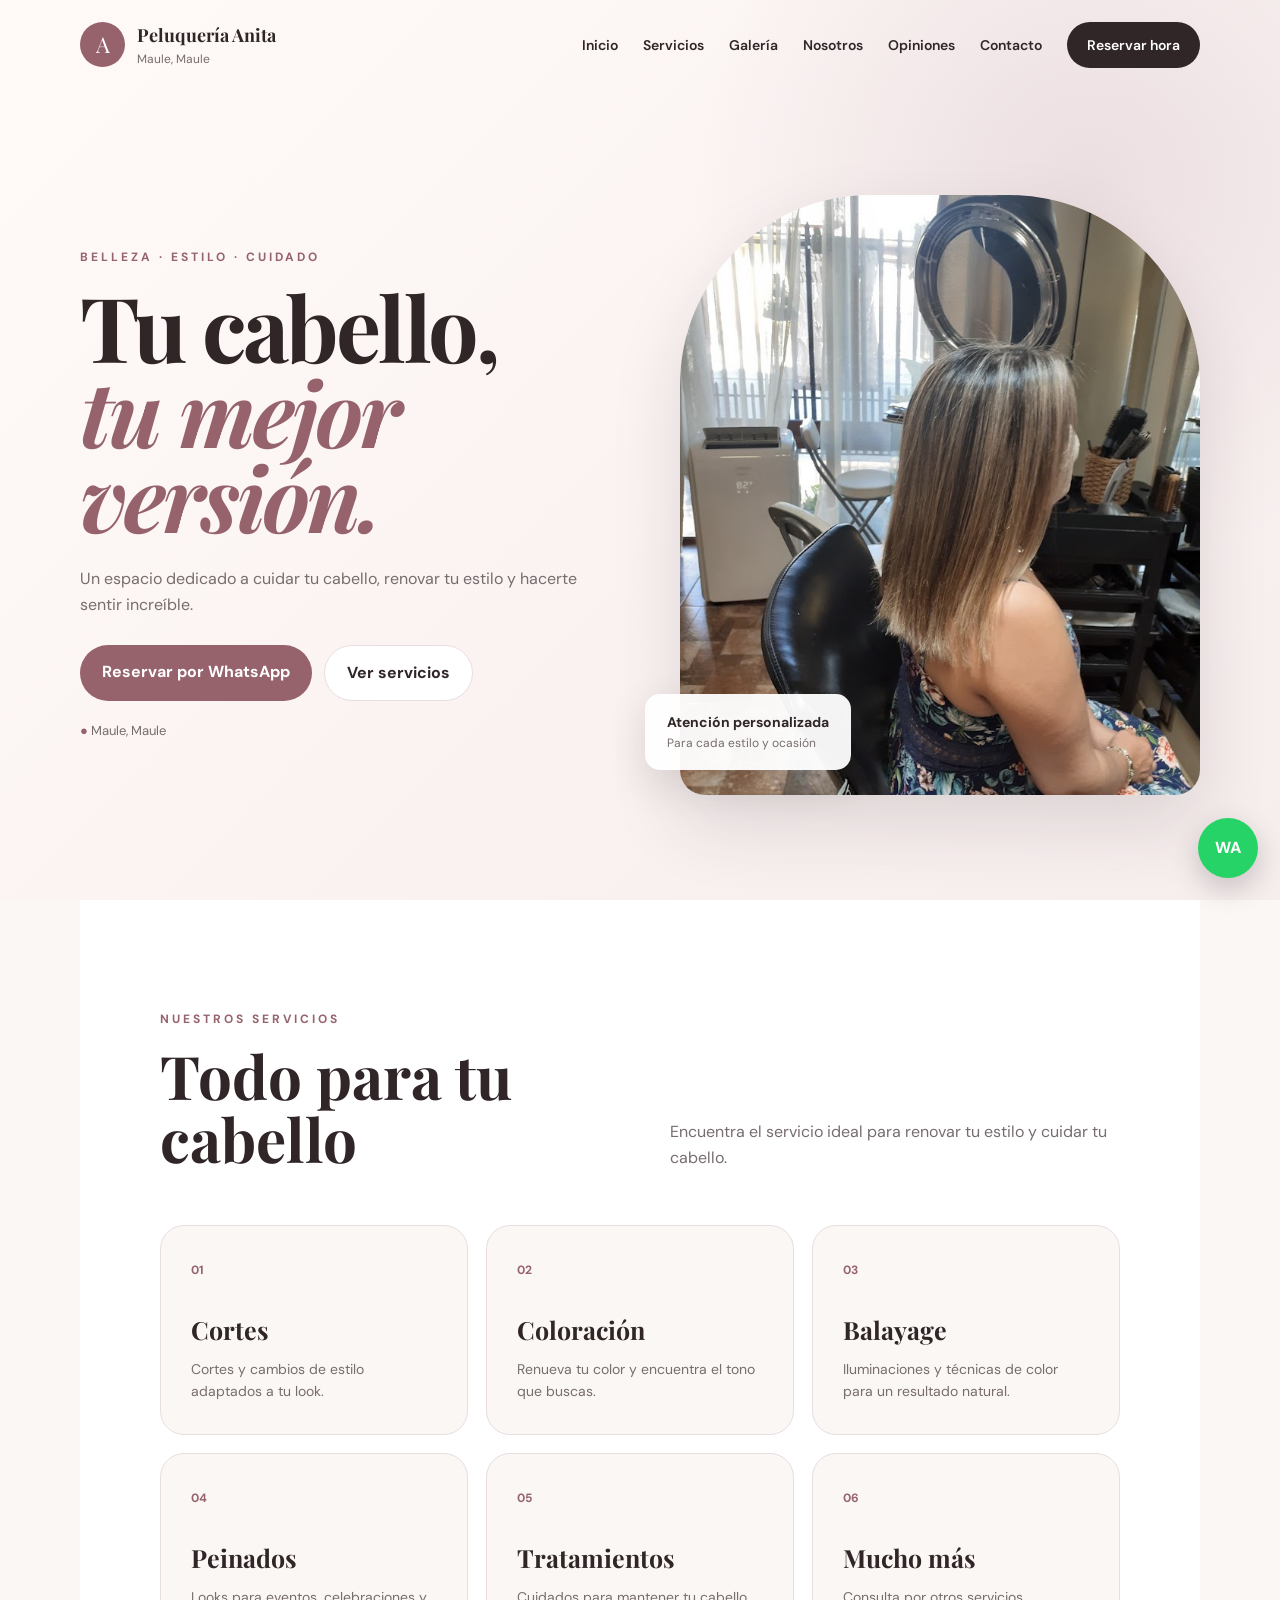
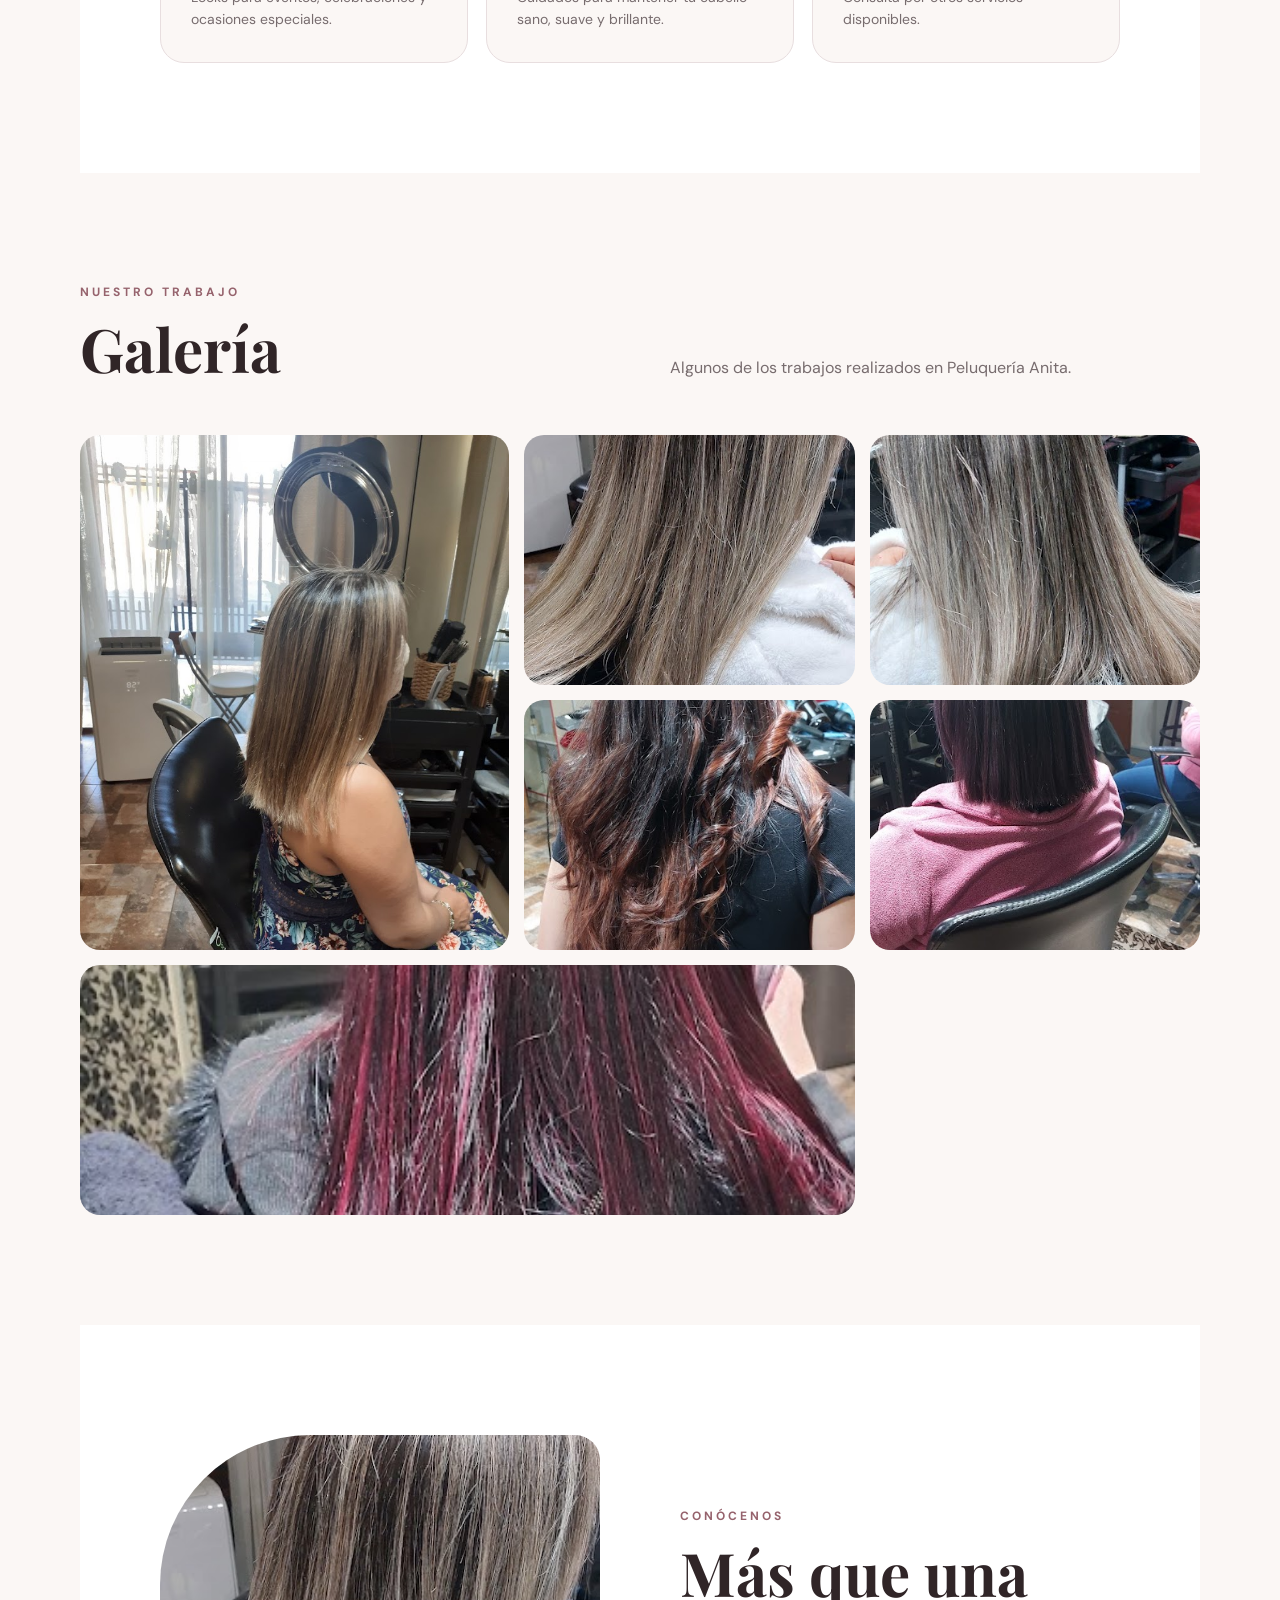
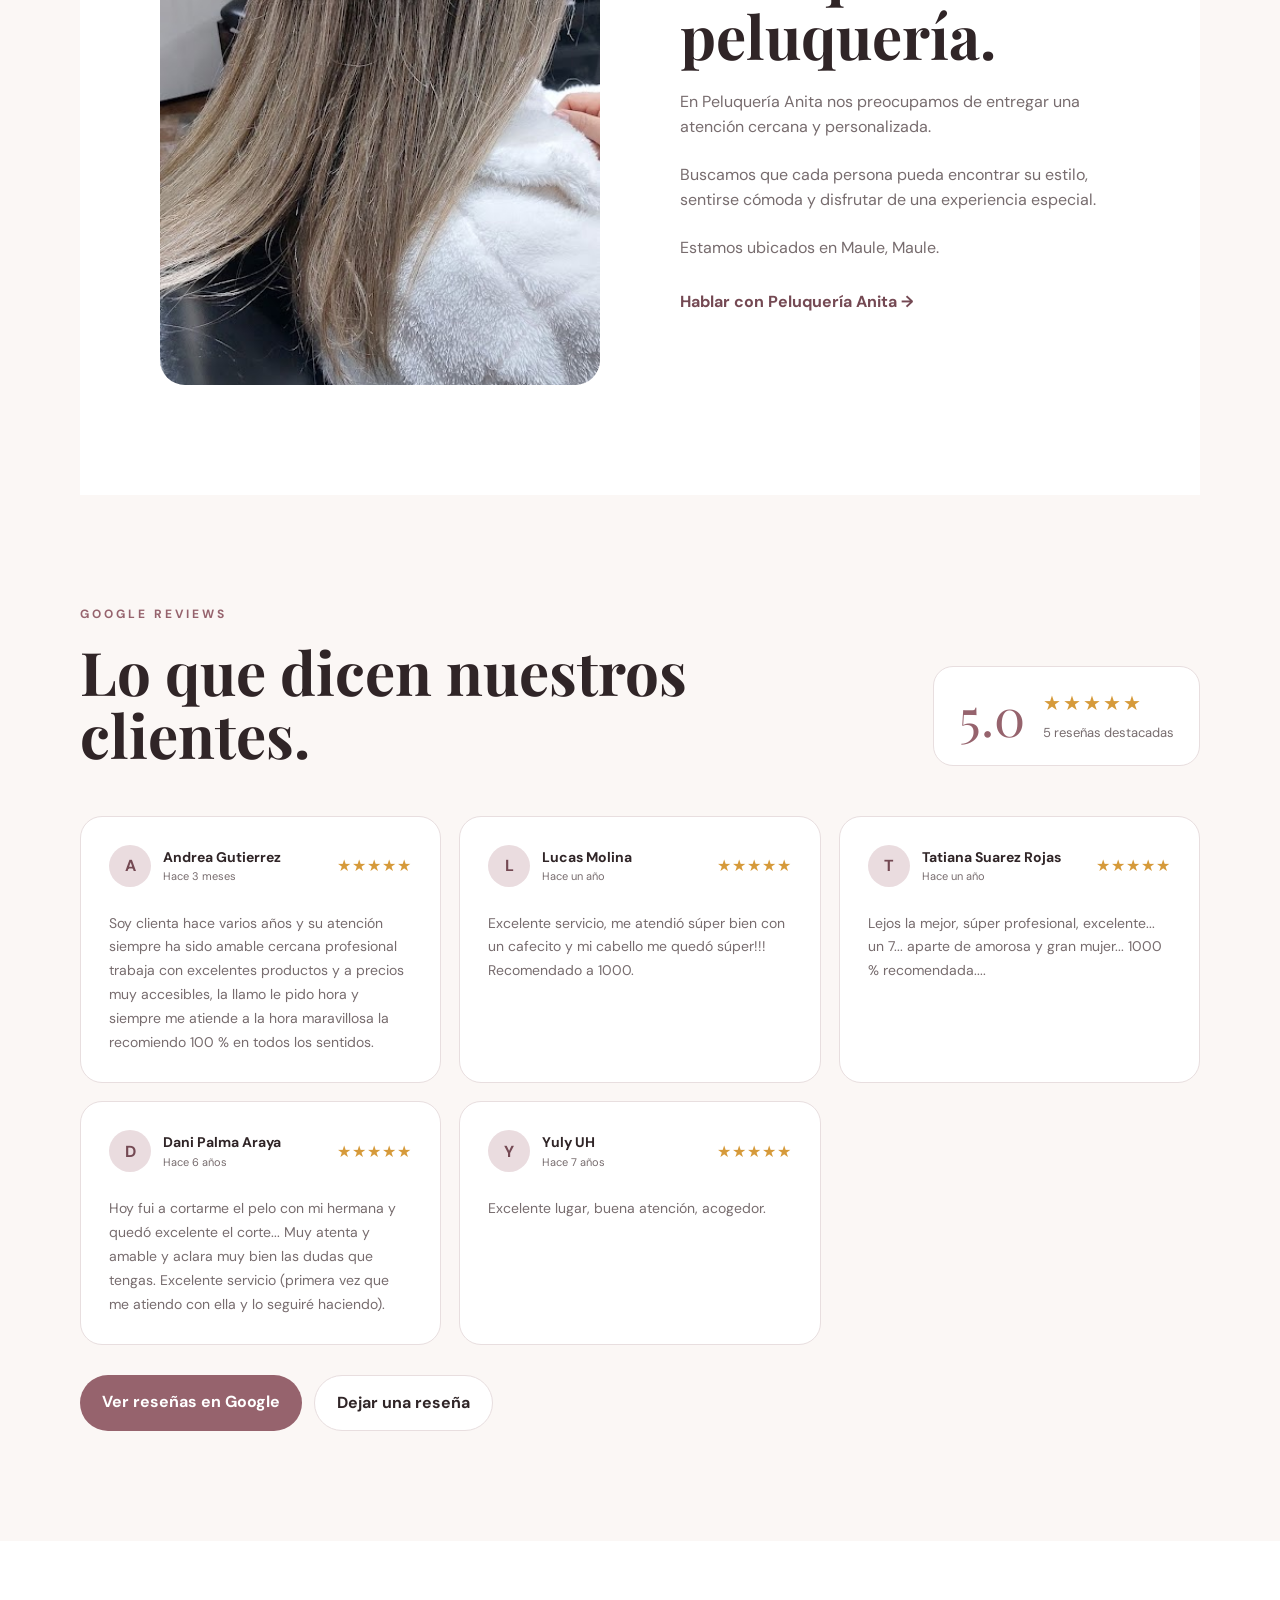
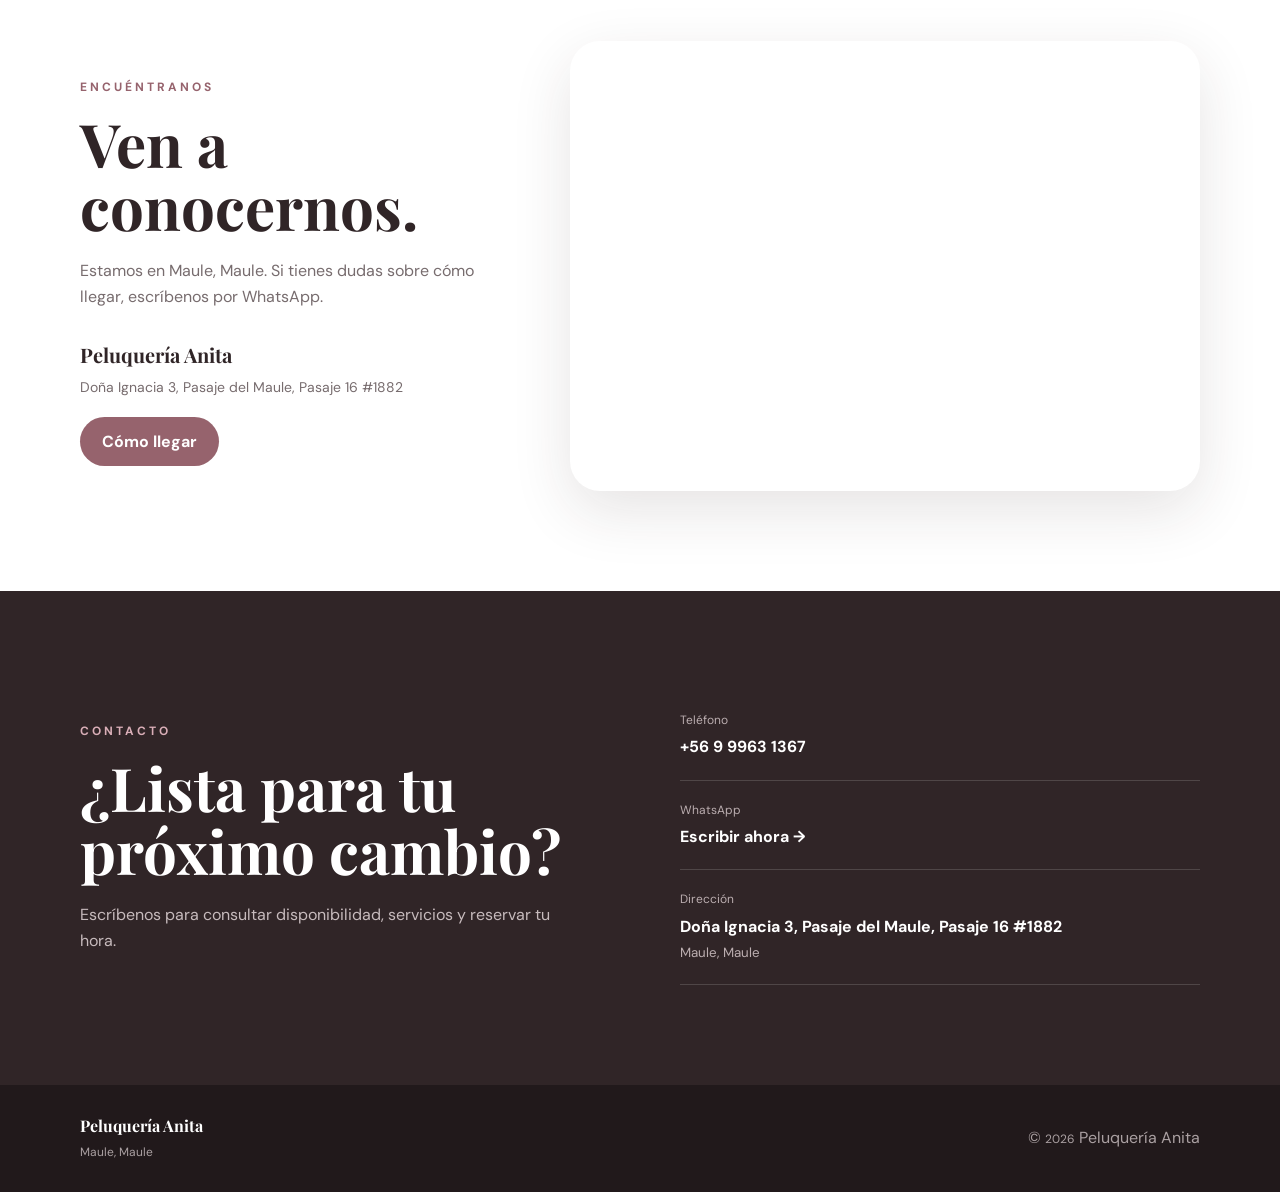
==== commit bd676c24: "Añade metadatos SEO y archivos de rastreo Incluye Open Graph, datos estructurados para la peluquería" ====
--- a/index.html
+++ b/index.html
@@ -16,6 +16,32 @@
         name="description"
         content="Peluquería Anita en Maule, Maule. Cortes, coloración, balayage, peinados, tratamientos y mucho más."
     >
+
+    <meta property="og:url" content="https://peluqueriaanitaonline.com/">
+    <meta property="og:type" content="website">
+    <meta property="og:locale" content="es_CL">
+
+    <script type="application/ld+json">
+    {
+        "@context": "https://schema.org",
+        "@type": "HairSalon",
+        "@id": "https://peluqueriaanitaonline.com/#peluqueria",
+        "name": "Peluquería Anita",
+        "url": "https://peluqueriaanitaonline.com/",
+        "telephone": "+56999631367",
+        "address": {
+            "@type": "PostalAddress",
+            "streetAddress": "Pasaje 16 #1882",
+            "addressLocality": "Maule",
+            "addressRegion": "Maule",
+            "addressCountry": "CL"
+        },
+        "areaServed": {
+            "@type": "City",
+            "name": "Maule"
+        }
+    }
+    </script>
 
     <link
         rel="preconnect"
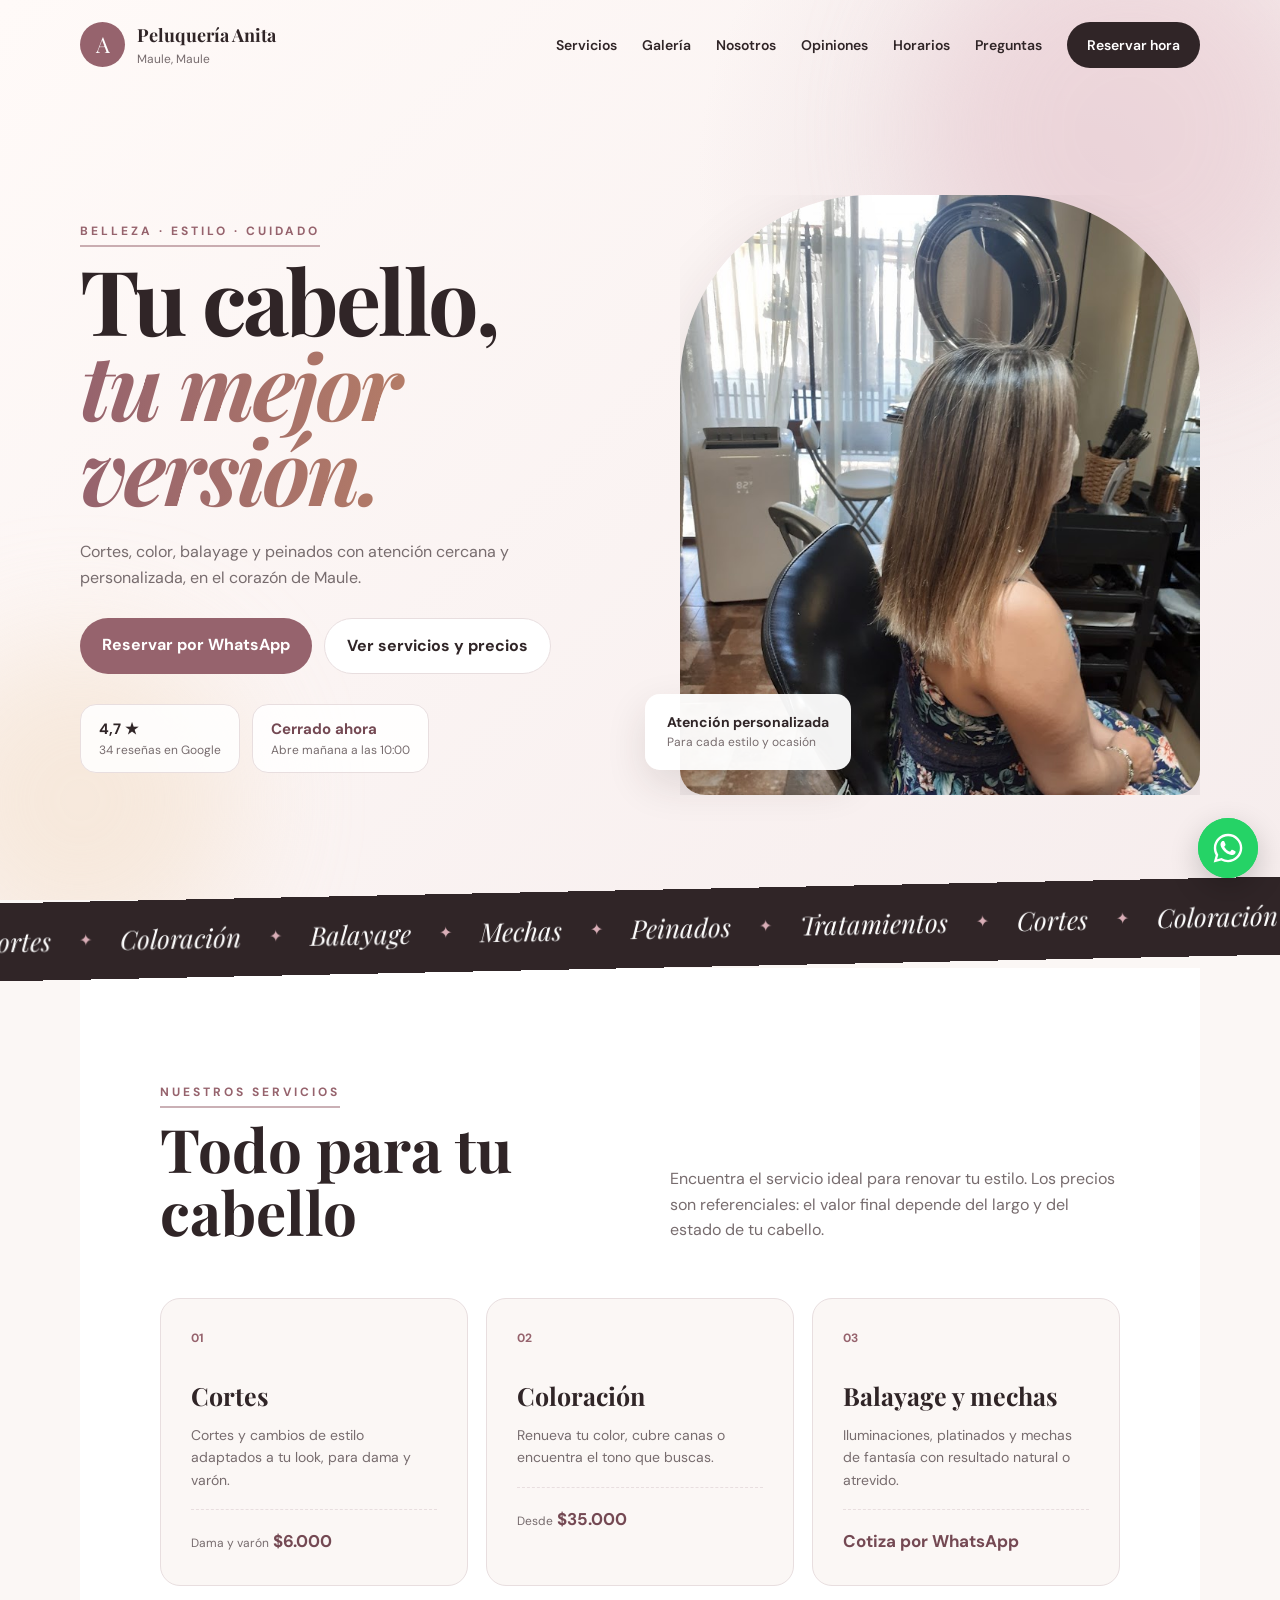
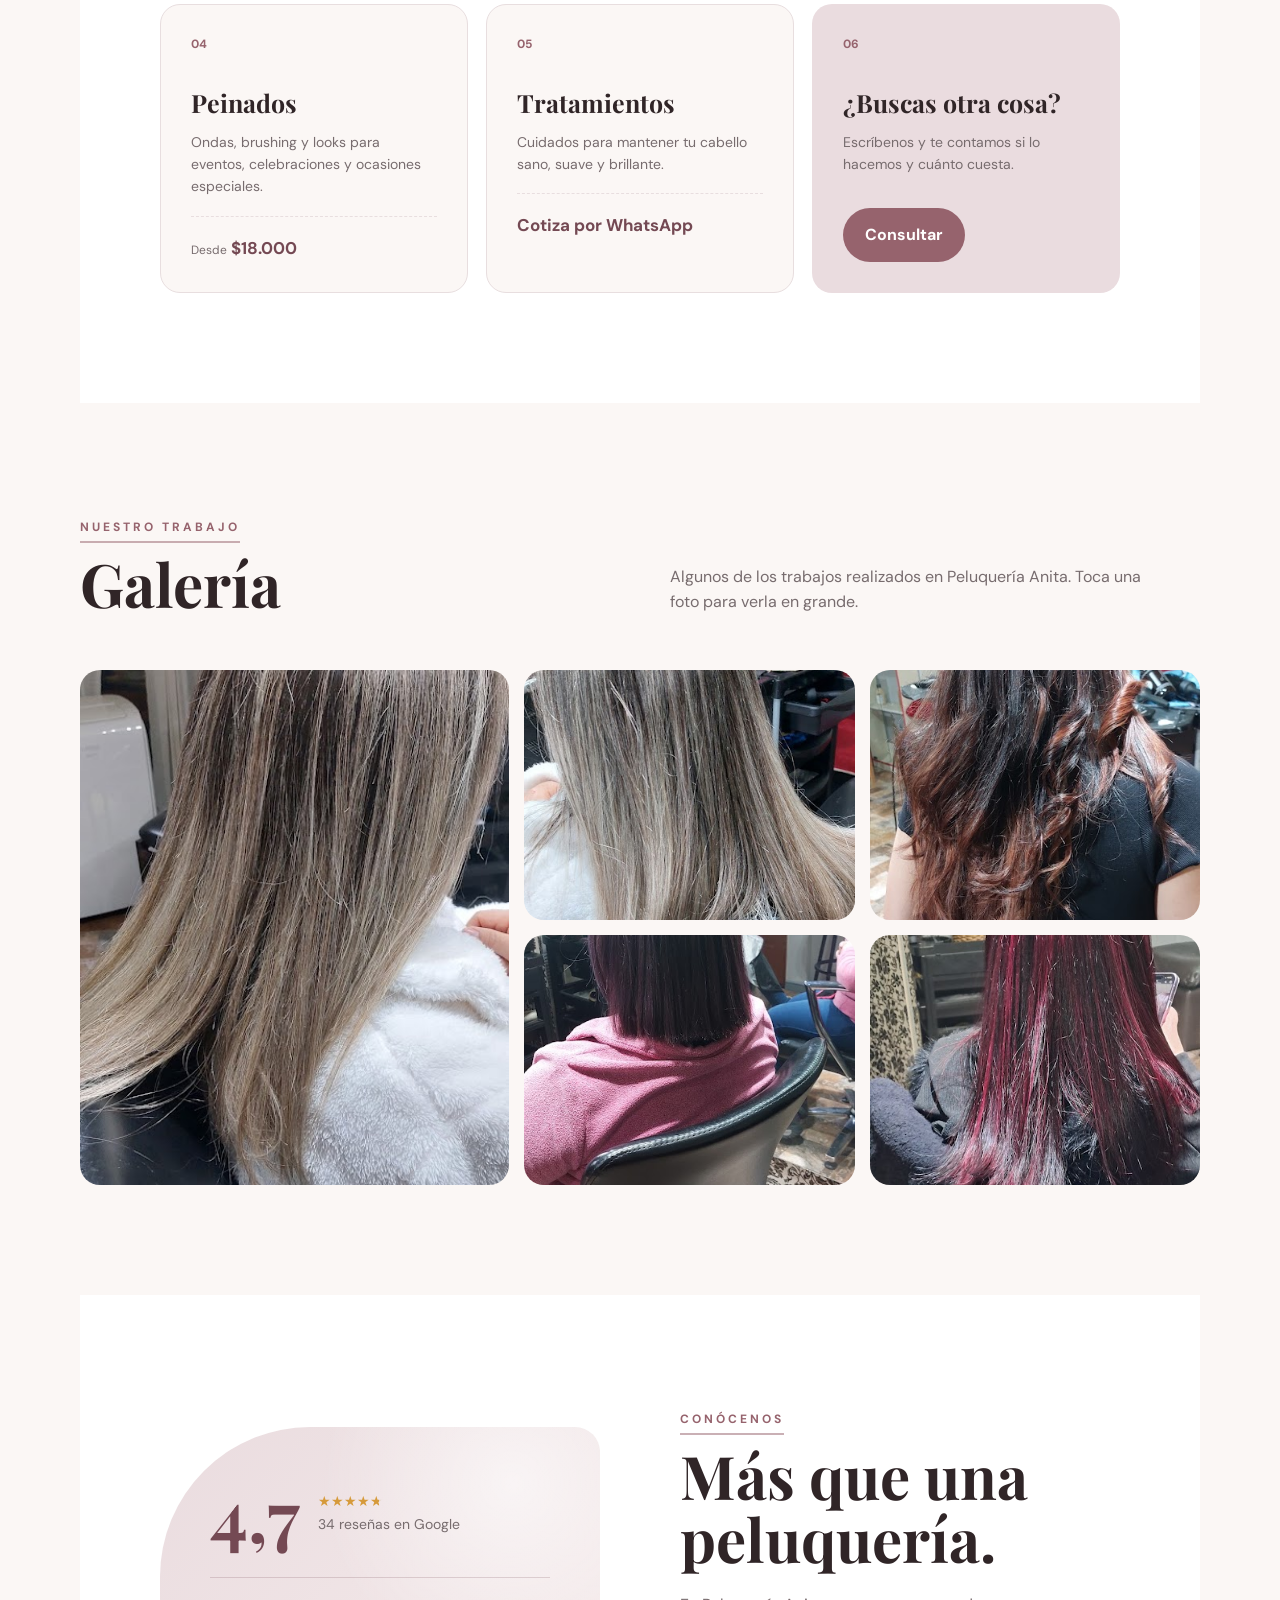
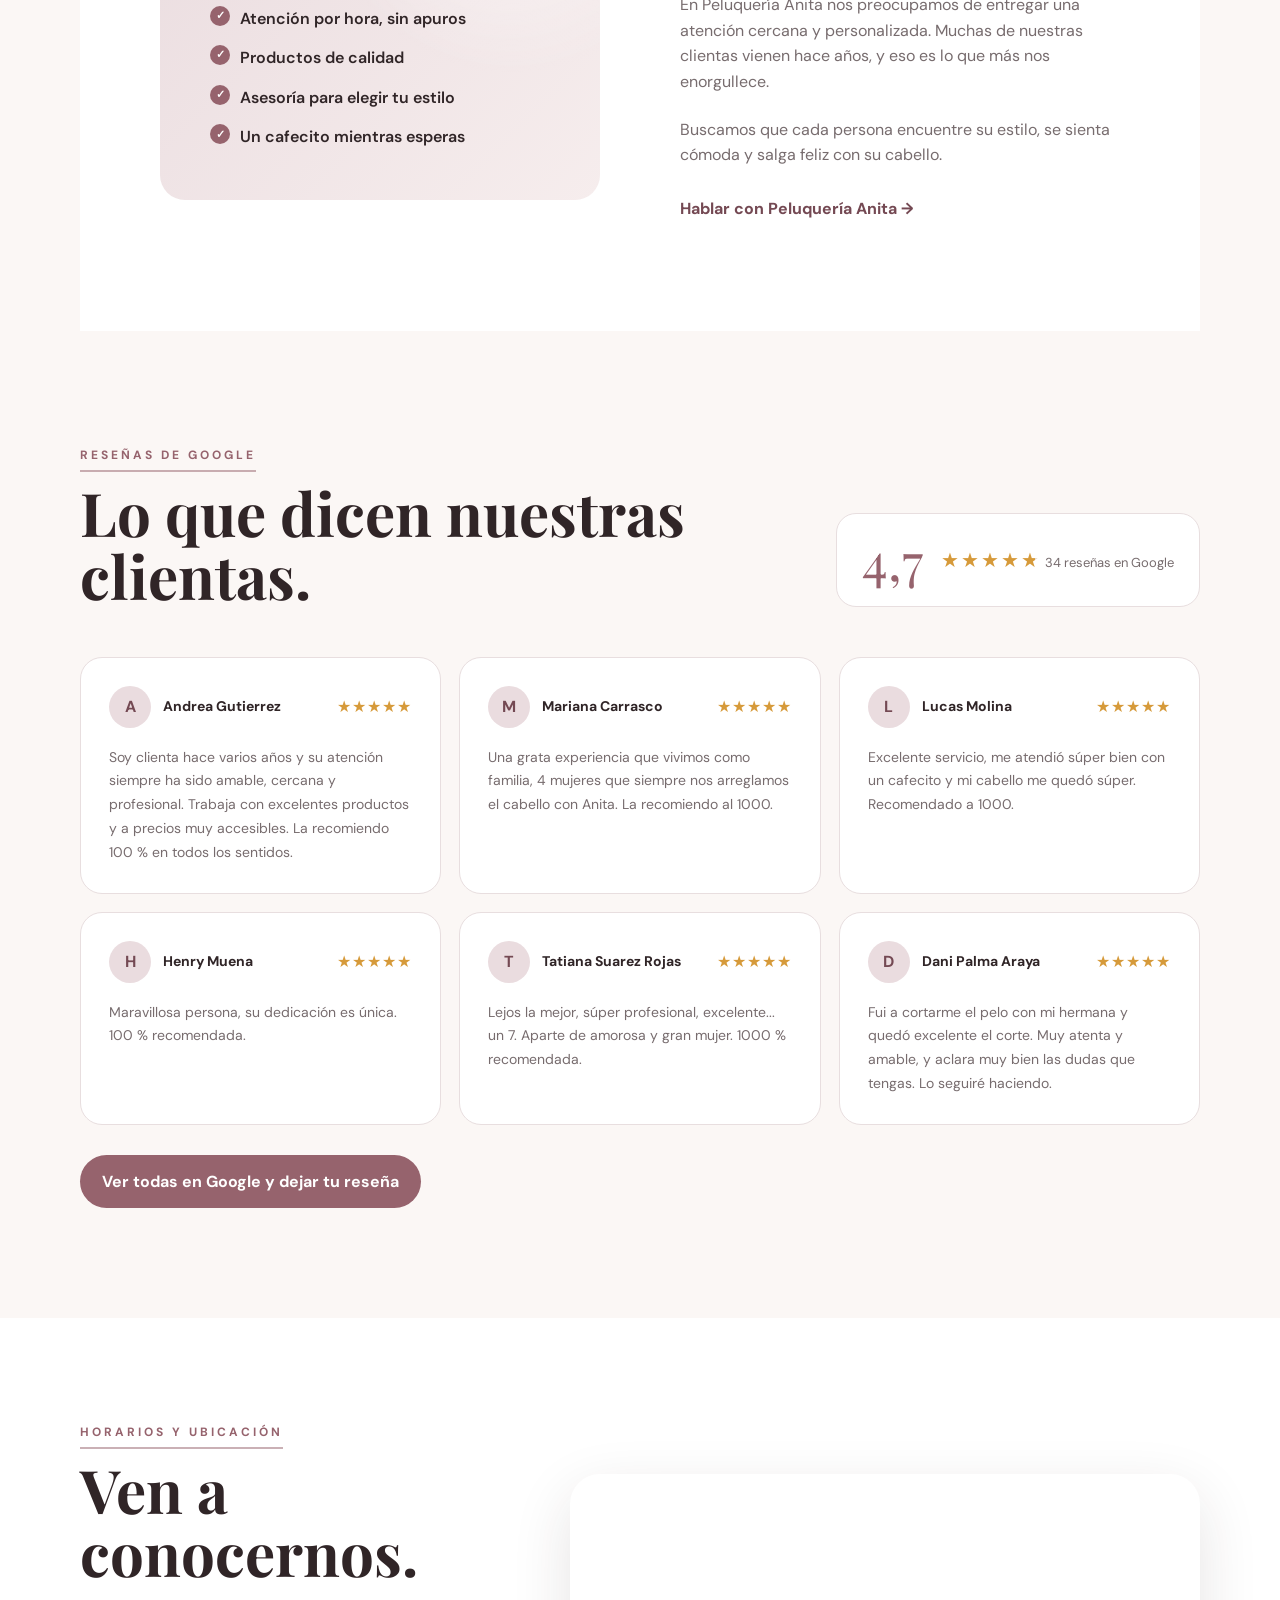
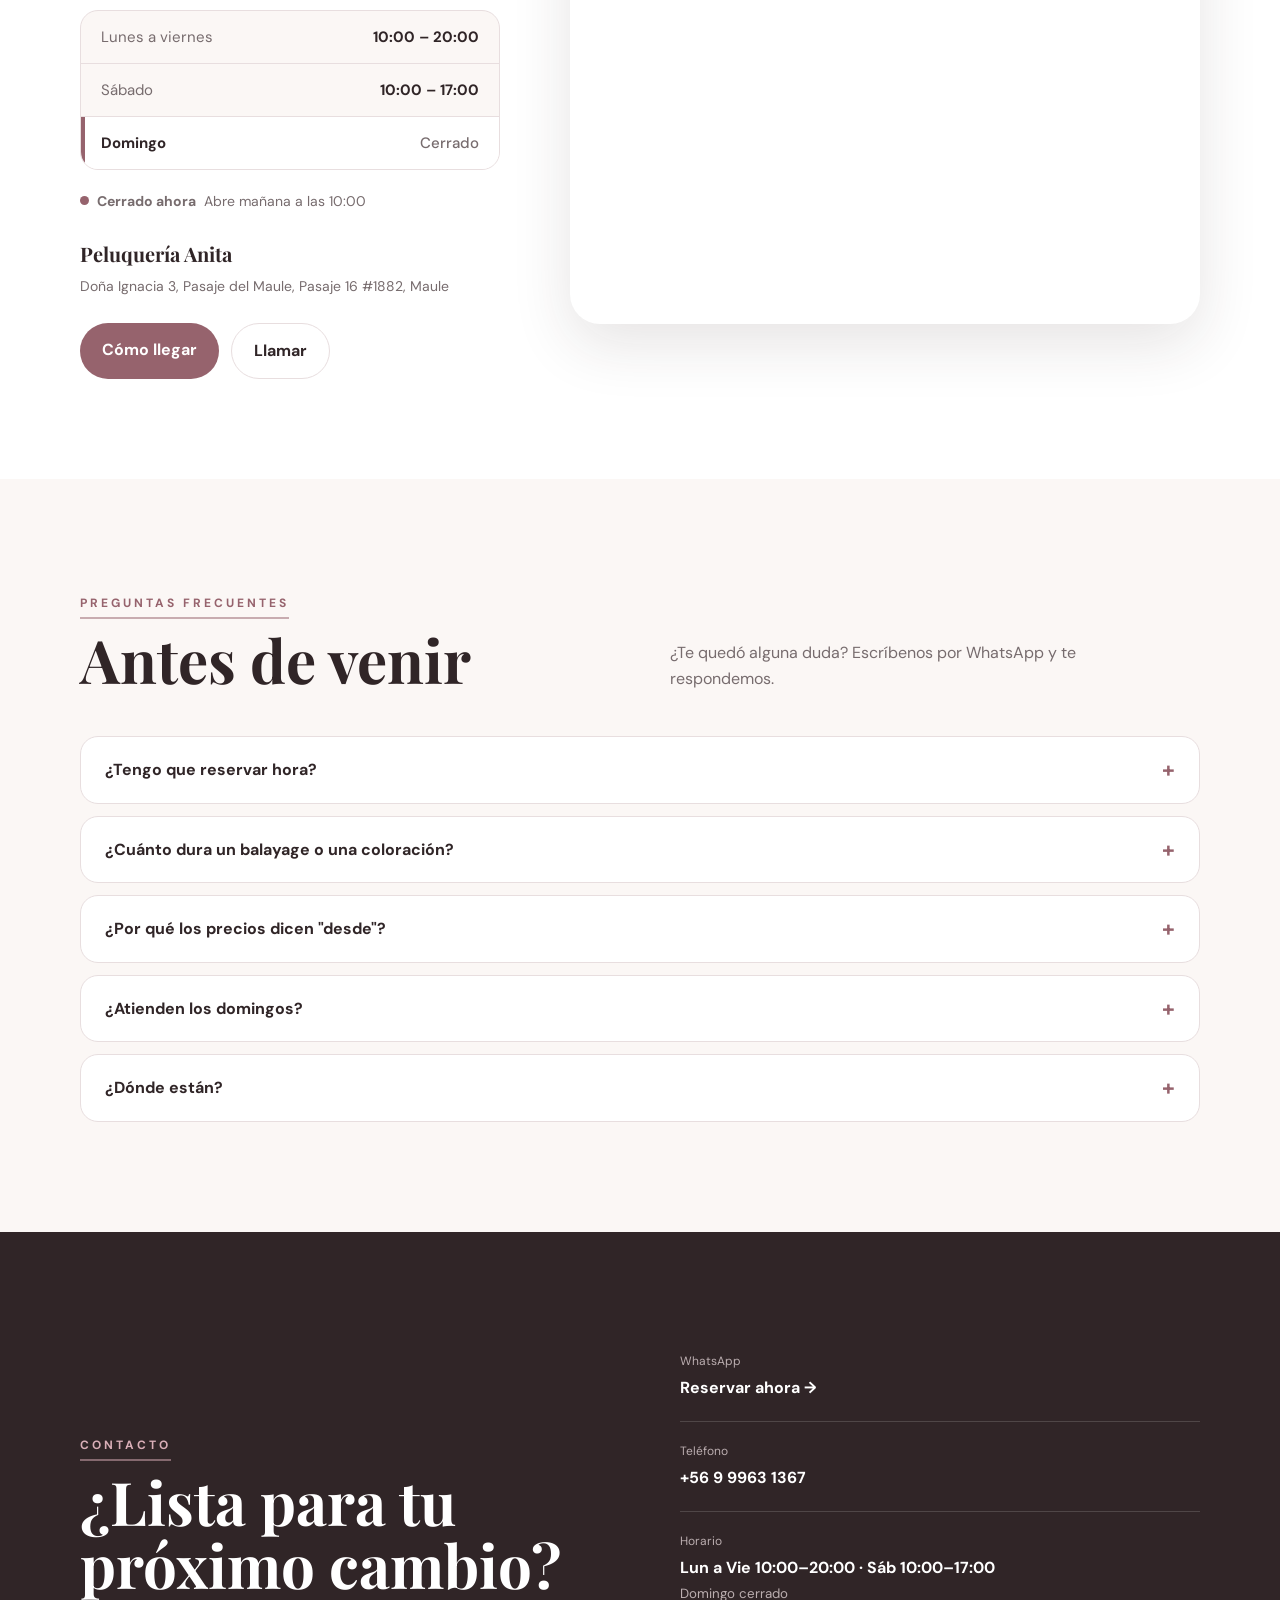
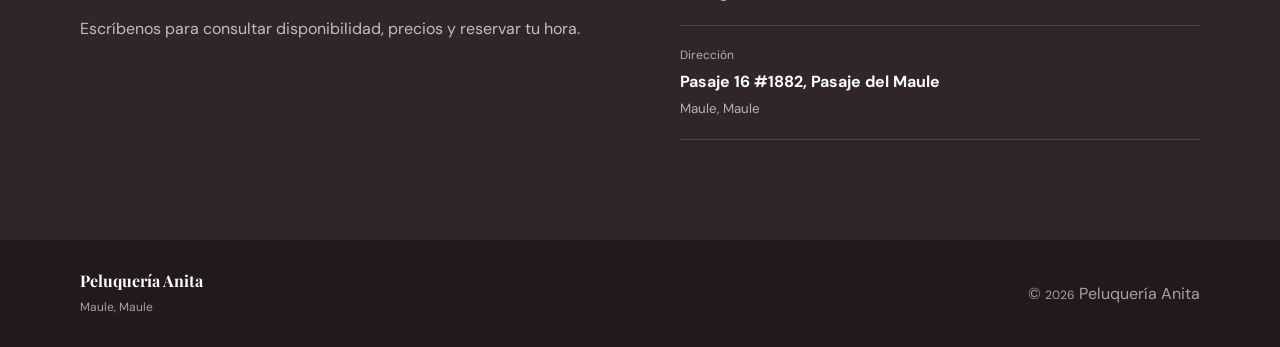
==== commit 07ce65a7: "Renueva la web: horarios, precios, reseñas fijas, preguntas frecuentes y animaciones - Horarios de a" ====
--- a/index.html
+++ b/index.html
@@ -4,22 +4,31 @@
 <head>
 
     <meta charset="UTF-8">
-
-    <meta
-        name="viewport"
-        content="width=device-width, initial-scale=1.0"
-    >
-
-    <title>Peluquería Anita | Maule</title>
+    <meta name="viewport" content="width=device-width, initial-scale=1.0">
+
+    <title>Peluquería Anita | Peluquería en Maule · Cortes, color y balayage</title>
 
     <meta
         name="description"
-        content="Peluquería Anita en Maule, Maule. Cortes, coloración, balayage, peinados, tratamientos y mucho más."
+        content="Peluquería Anita en Maule. Cortes, coloración, balayage, peinados y tratamientos. Lunes a viernes 10:00–20:00, sábado 10:00–17:00. Reserva por WhatsApp."
     >
+
+    <link rel="canonical" href="https://peluqueriaanitaonline.com/">
+    <link rel="icon" type="image/svg+xml" href="favicon.svg">
+    <link rel="apple-touch-icon" href="favicon.svg">
+    <meta name="theme-color" content="#96636d">
 
     <meta property="og:url" content="https://peluqueriaanitaonline.com/">
     <meta property="og:type" content="website">
     <meta property="og:locale" content="es_CL">
+    <meta property="og:title" content="Peluquería Anita | Maule">
+    <meta property="og:description" content="Cortes, coloración, balayage, peinados y tratamientos en Maule. Reserva tu hora por WhatsApp.">
+    <meta property="og:image" content="https://peluqueriaanitaonline.com/images/20201207_183859.jpg">
+
+    <meta name="twitter:card" content="summary_large_image">
+    <meta name="twitter:title" content="Peluquería Anita | Maule">
+    <meta name="twitter:description" content="Cortes, coloración, balayage, peinados y tratamientos en Maule. Reserva tu hora por WhatsApp.">
+    <meta name="twitter:image" content="https://peluqueriaanitaonline.com/images/20201207_183859.jpg">
 
     <script type="application/ld+json">
     {
@@ -28,7 +37,9 @@
         "@id": "https://peluqueriaanitaonline.com/#peluqueria",
         "name": "Peluquería Anita",
         "url": "https://peluqueriaanitaonline.com/",
+        "image": "https://peluqueriaanitaonline.com/images/20201207_183859.jpg",
         "telephone": "+56999631367",
+        "priceRange": "$$",
         "address": {
             "@type": "PostalAddress",
             "streetAddress": "Pasaje 16 #1882",
@@ -36,6 +47,26 @@
             "addressRegion": "Maule",
             "addressCountry": "CL"
         },
+        "geo": {
+            "@type": "GeoCoordinates",
+            "latitude": -35.4597689,
+            "longitude": -71.6726942
+        },
+        "hasMap": "https://www.google.com/maps/place/Peluqueria+Anita/@-35.4597689,-71.6726942,17z",
+        "openingHoursSpecification": [
+            {
+                "@type": "OpeningHoursSpecification",
+                "dayOfWeek": ["Monday", "Tuesday", "Wednesday", "Thursday", "Friday"],
+                "opens": "10:00",
+                "closes": "20:00"
+            },
+            {
+                "@type": "OpeningHoursSpecification",
+                "dayOfWeek": "Saturday",
+                "opens": "10:00",
+                "closes": "17:00"
+            }
+        ],
         "areaServed": {
             "@type": "City",
             "name": "Maule"
@@ -43,19 +74,10 @@
     }
     </script>
 
+    <link rel="preconnect" href="https://fonts.googleapis.com">
+    <link rel="preconnect" href="https://fonts.gstatic.com" crossorigin>
     <link
-        rel="preconnect"
-        href="https://fonts.googleapis.com"
-    >
-
-    <link
-        rel="preconnect"
-        href="https://fonts.gstatic.com"
-        crossorigin
-    >
-
-    <link
-        href="https://fonts.googleapis.com/css2?family=DM+Sans:wght@400;500;600;700&family=Playfair+Display:wght@500;600;700&display=swap"
+        href="https://fonts.googleapis.com/css2?family=DM+Sans:wght@400;500;600;700&family=Playfair+Display:ital,wght@0,500;0,600;0,700;1,500&display=swap"
         rel="stylesheet"
     >
 
@@ -66,171 +88,119 @@
 
 <body>
 
+<div class="scroll-progress" id="scrollProgress"></div>
+
 
 <!-- =========================
-     NAVBAR
+     NAVBAR + HERO
 ========================= -->
 
 <header class="hero" id="inicio">
 
-<nav class="navbar">
-
-    <a href="#inicio" class="logo">
-
-        <div class="logo-circle">
-            A
-        </div>
-
-        <div>
-
-            <strong>
-                Peluquería Anita
-            </strong>
-
-            <span>
-                Maule, Maule
-            </span>
-
-        </div>
-
-    </a>
-
-
-    <button
-        class="menu-button"
-        id="menuButton"
-        aria-label="Abrir menú"
-    >
-        ☰
-    </button>
-
-
-    <div
-        class="nav-links"
-        id="navLinks"
-    >
-
-        <a href="#inicio">
-            Inicio
+    <div class="hero-blob blob-1" aria-hidden="true"></div>
+    <div class="hero-blob blob-2" aria-hidden="true"></div>
+
+    <nav class="navbar">
+
+        <a href="#inicio" class="logo">
+            <div class="logo-circle">A</div>
+            <div>
+                <strong>Peluquería Anita</strong>
+                <span>Maule, Maule</span>
+            </div>
         </a>
 
-        <a href="#servicios">
-            Servicios
-        </a>
-
-        <a href="#galeria">
-            Galería
-        </a>
-
-        <a href="#nosotros">
-            Nosotros
-        </a>
-
-        <a href="#opiniones">
-            Opiniones
-        </a>
-
-        <a href="#contacto">
-            Contacto
-        </a>
-
-        <a
-            class="nav-reserva"
-            href="https://wa.me/56999631367?text=Hola%20Peluquer%C3%ADa%20Anita%2C%20quisiera%20reservar%20una%20hora."
-            target="_blank"
-        >
-            Reservar hora
-        </a>
-
-    </div>
-
-</nav>
-
-
-<!-- =========================
-     HERO
-========================= -->
-
-<div class="hero-content">
-
-    <div class="hero-text">
-
-        <p class="small-title">
-            BELLEZA · ESTILO · CUIDADO
-        </p>
-
-        <h1>
-
-            Tu cabello,
-
-            <span>
-                tu mejor versión.
-            </span>
-
-        </h1>
-
-
-        <p class="description">
-
-            Un espacio dedicado a cuidar tu cabello,
-            renovar tu estilo y hacerte sentir increíble.
-
-        </p>
-
-
-        <div class="buttons">
-
+        <button class="menu-button" id="menuButton" aria-label="Abrir menú" aria-expanded="false">☰</button>
+
+        <div class="nav-links" id="navLinks">
+            <a href="#servicios">Servicios</a>
+            <a href="#galeria">Galería</a>
+            <a href="#nosotros">Nosotros</a>
+            <a href="#opiniones">Opiniones</a>
+            <a href="#horarios">Horarios</a>
+            <a href="#preguntas">Preguntas</a>
             <a
-                class="button primary"
+                class="nav-reserva"
                 href="https://wa.me/56999631367?text=Hola%20Peluquer%C3%ADa%20Anita%2C%20quisiera%20reservar%20una%20hora."
                 target="_blank"
+                rel="noopener"
+            >Reservar hora</a>
+        </div>
+
+    </nav>
+
+
+    <div class="hero-content">
+
+        <div class="hero-text">
+
+            <p class="small-title">BELLEZA · ESTILO · CUIDADO</p>
+
+            <h1>
+                Tu cabello,
+                <span>tu mejor versión.</span>
+            </h1>
+
+            <p class="description">
+                Cortes, color, balayage y peinados con atención cercana
+                y personalizada, en el corazón de Maule.
+            </p>
+
+            <div class="buttons">
+                <a
+                    class="button primary"
+                    href="https://wa.me/56999631367?text=Hola%20Peluquer%C3%ADa%20Anita%2C%20quisiera%20reservar%20una%20hora."
+                    target="_blank"
+                    rel="noopener"
+                >Reservar por WhatsApp</a>
+                <a class="button secondary" href="#servicios">Ver servicios y precios</a>
+            </div>
+
+            <div class="hero-badges">
+
+                <a class="hero-badge" href="#opiniones">
+                    <strong>4,7 ★</strong>
+                    <span>34 reseñas en Google</span>
+                </a>
+
+                <a class="hero-badge" href="#horarios">
+                    <strong class="open-status" data-open-status>Horarios</strong>
+                    <span data-open-detail>Lun a Sáb</span>
+                </a>
+
+            </div>
+
+        </div>
+
+
+        <div class="hero-image">
+
+            <img
+                src="images/20201207_183859.jpg"
+                alt="Clienta con melena rubia iluminada recién terminada en Peluquería Anita"
+                width="685"
+                height="913"
             >
-                Reservar por WhatsApp
-            </a>
-
-
-            <a
-                class="button secondary"
-                href="#servicios"
-            >
-                Ver servicios
-            </a>
-
-        </div>
-
-
-        <p class="location">
-            ● Maule, Maule
-        </p>
-
-    </div>
-
-
-    <div class="hero-image">
-
-        <img
-            src="images/20201207_183859.jpg"
-            alt="Trabajo de Peluquería Anita"
-        >
-
-
-        <div class="floating-card">
-
-            <strong>
-                Atención personalizada
-            </strong>
-
-            <span>
-                Para cada estilo y ocasión
-            </span>
-
-        </div>
-
-    </div>
-
+
+            <div class="floating-card">
+                <strong>Atención personalizada</strong>
+                <span>Para cada estilo y ocasión</span>
+            </div>
+
+        </div>
+
+    </div>
+
+</header>
+
+
+<!-- Franja animada de servicios -->
+<div class="marquee" aria-hidden="true">
+    <div class="marquee-track">
+        <span>Cortes</span><i>✦</i><span>Coloración</span><i>✦</i><span>Balayage</span><i>✦</i><span>Mechas</span><i>✦</i><span>Peinados</span><i>✦</i><span>Tratamientos</span><i>✦</i>
+        <span>Cortes</span><i>✦</i><span>Coloración</span><i>✦</i><span>Balayage</span><i>✦</i><span>Mechas</span><i>✦</i><span>Peinados</span><i>✦</i><span>Tratamientos</span><i>✦</i>
+    </div>
 </div>
-
-</header>
 
 
 
@@ -241,31 +211,19 @@
      SERVICIOS
 ========================= -->
 
-<section
-    class="section services"
-    id="servicios"
->
+<section class="section services" id="servicios">
 
     <div class="section-header">
 
         <div>
-
-            <p class="small-title">
-                NUESTROS SERVICIOS
-            </p>
-
-            <h2>
-                Todo para tu cabello
-            </h2>
-
-        </div>
-
+            <p class="small-title">NUESTROS SERVICIOS</p>
+            <h2>Todo para tu cabello</h2>
+        </div>
 
         <p>
-
-            Encuentra el servicio ideal para renovar
-            tu estilo y cuidar tu cabello.
-
+            Encuentra el servicio ideal para renovar tu estilo.
+            Los precios son referenciales: el valor final depende
+            del largo y del estado de tu cabello.
         </p>
 
     </div>
@@ -273,102 +231,52 @@
 
     <div class="services-grid">
 
-
         <article class="service">
-
             <span>01</span>
-
-            <h3>
-                Cortes
-            </h3>
-
-            <p>
-                Cortes y cambios de estilo
-                adaptados a tu look.
-            </p>
-
-        </article>
-
+            <h3>Cortes</h3>
+            <p>Cortes y cambios de estilo adaptados a tu look, para dama y varón.</p>
+            <div class="price"><small>Dama y varón</small> <strong>$6.000</strong></div>
+        </article>
 
         <article class="service">
-
             <span>02</span>
-
-            <h3>
-                Coloración
-            </h3>
-
-            <p>
-                Renueva tu color y encuentra
-                el tono que buscas.
-            </p>
-
-        </article>
-
+            <h3>Coloración</h3>
+            <p>Renueva tu color, cubre canas o encuentra el tono que buscas.</p>
+            <div class="price"><small>Desde</small> <strong>$35.000</strong></div>
+        </article>
 
         <article class="service">
-
             <span>03</span>
-
-            <h3>
-                Balayage
-            </h3>
-
-            <p>
-                Iluminaciones y técnicas de color
-                para un resultado natural.
-            </p>
-
-        </article>
-
+            <h3>Balayage y mechas</h3>
+            <p>Iluminaciones, platinados y mechas de fantasía con resultado natural o atrevido.</p>
+            <div class="price"><strong>Cotiza por WhatsApp</strong></div>
+        </article>
 
         <article class="service">
-
             <span>04</span>
-
-            <h3>
-                Peinados
-            </h3>
-
-            <p>
-                Looks para eventos,
-                celebraciones y ocasiones especiales.
-            </p>
-
-        </article>
-
+            <h3>Peinados</h3>
+            <p>Ondas, brushing y looks para eventos, celebraciones y ocasiones especiales.</p>
+            <div class="price"><small>Desde</small> <strong>$18.000</strong></div>
+        </article>
 
         <article class="service">
-
             <span>05</span>
-
-            <h3>
-                Tratamientos
-            </h3>
-
-            <p>
-                Cuidados para mantener tu cabello
-                sano, suave y brillante.
-            </p>
-
-        </article>
-
-
-        <article class="service">
-
+            <h3>Tratamientos</h3>
+            <p>Cuidados para mantener tu cabello sano, suave y brillante.</p>
+            <div class="price"><strong>Cotiza por WhatsApp</strong></div>
+        </article>
+
+        <article class="service service-cta">
             <span>06</span>
-
-            <h3>
-                Mucho más
-            </h3>
-
-            <p>
-                Consulta por otros servicios
-                disponibles.
-            </p>
-
-        </article>
-
+            <h3>¿Buscas otra cosa?</h3>
+            <p>Escríbenos y te contamos si lo hacemos y cuánto cuesta.</p>
+            <a
+                class="button primary"
+                href="https://wa.me/56999631367?text=Hola%20Peluquer%C3%ADa%20Anita%2C%20quisiera%20consultar%20por%20un%20servicio."
+                target="_blank"
+                rel="noopener"
+            >Consultar</a>
+        </article>
 
     </div>
 
@@ -380,98 +288,46 @@
      GALERÍA
 ========================= -->
 
-<section
-    class="section gallery"
-    id="galeria"
->
+<section class="section gallery" id="galeria">
 
     <div class="section-header">
 
         <div>
-
-            <p class="small-title">
-                NUESTRO TRABAJO
-            </p>
-
-            <h2>
-                Galería
-            </h2>
-
-        </div>
-
-
-        <p>
-
-            Algunos de los trabajos realizados
-            en Peluquería Anita.
-
-        </p>
+            <p class="small-title">NUESTRO TRABAJO</p>
+            <h2>Galería</h2>
+        </div>
+
+        <p>Algunos de los trabajos realizados en Peluquería Anita. Toca una foto para verla en grande.</p>
 
     </div>
 
 
     <div class="gallery-grid">
 
-
-        <div class="gallery-item big">
-
-            <img
-                src="images/20201207_183859.jpg"
-                alt="Trabajo de Peluquería Anita"
-            >
-
-        </div>
-
-
-        <div class="gallery-item">
-
-            <img
-                src="images/20220908_201519.jpg"
-                alt="Trabajo de Peluquería Anita"
-            >
-
-        </div>
-
-
-        <div class="gallery-item">
-
-            <img
-                src="images/20220908_201531.jpg"
-                alt="Trabajo de Peluquería Anita"
-            >
-
-        </div>
-
-
-        <div class="gallery-item">
-
-            <img
-                src="images/20230130_225846.jpg"
-                alt="Trabajo de Peluquería Anita"
-            >
-
-        </div>
-
-
-        <div class="gallery-item">
-
-            <img
-                src="images/20230714_182754.jpg"
-                alt="Trabajo de Peluquería Anita"
-            >
-
-        </div>
-
-
-        <div class="gallery-item wide">
-
-            <img
-                src="images/20250802_181430.jpg"
-                alt="Trabajo de Peluquería Anita"
-            >
-
-        </div>
-
+        <figure class="gallery-item big">
+            <img src="images/20220908_201519.jpg" alt="Balayage platinado con raíz oscura difuminada" loading="lazy" width="411" height="913">
+            <figcaption>Balayage platinado</figcaption>
+        </figure>
+
+        <figure class="gallery-item">
+            <img src="images/20220908_201531.jpg" alt="Vista lateral de balayage platinado con puntas claras" loading="lazy" width="411" height="913">
+            <figcaption>Platinado, vista lateral</figcaption>
+        </figure>
+
+        <figure class="gallery-item">
+            <img src="images/20230130_225846.jpg" alt="Cabello largo con ondas e iluminaciones cobrizas" loading="lazy" width="411" height="913">
+            <figcaption>Ondas e iluminaciones cobrizas</figcaption>
+        </figure>
+
+        <figure class="gallery-item">
+            <img src="images/20230714_182754.jpg" alt="Corte bob a la altura del cuello en cabello oscuro" loading="lazy" width="411" height="913">
+            <figcaption>Corte bob</figcaption>
+        </figure>
+
+        <figure class="gallery-item">
+            <img src="images/20250802_181430.jpg" alt="Mechas de fantasía en tono rojo sobre cabello oscuro" loading="lazy" width="421" height="913">
+            <figcaption>Mechas rojas de fantasía</figcaption>
+        </figure>
 
     </div>
 
@@ -483,70 +339,50 @@
      CONÓCENOS
 ========================= -->
 
-<section
-    class="section about"
-    id="nosotros"
->
+<section class="section about" id="nosotros">
 
     <div class="about-container">
 
-
-        <div class="about-image">
-
-            <img
-                src="images/20220908_201519.jpg"
-                alt="Peluquería Anita"
-            >
+        <div class="about-card">
+
+            <div class="about-stat">
+                <strong>4,7</strong>
+                <span>★★★★★<br>34 reseñas en Google</span>
+            </div>
+
+            <ul class="about-list">
+                <li>Atención por hora, sin apuros</li>
+                <li>Productos de calidad</li>
+                <li>Asesoría para elegir tu estilo</li>
+                <li>Un cafecito mientras esperas</li>
+            </ul>
 
         </div>
 
 
         <div class="about-text">
 
-            <p class="small-title">
-                CONÓCENOS
+            <p class="small-title">CONÓCENOS</p>
+
+            <h2>Más que una peluquería.</h2>
+
+            <p>
+                En Peluquería Anita nos preocupamos de entregar una atención
+                cercana y personalizada. Muchas de nuestras clientas vienen
+                hace años, y eso es lo que más nos enorgullece.
             </p>
 
-
-            <h2>
-                Más que una peluquería.
-            </h2>
-
-
             <p>
-
-                En Peluquería Anita nos preocupamos
-                de entregar una atención cercana
-                y personalizada.
-
+                Buscamos que cada persona encuentre su estilo, se sienta
+                cómoda y salga feliz con su cabello.
             </p>
-
-
-            <p>
-
-                Buscamos que cada persona pueda
-                encontrar su estilo, sentirse cómoda
-                y disfrutar de una experiencia especial.
-
-            </p>
-
-
-            <p>
-
-                Estamos ubicados en Maule, Maule.
-
-            </p>
-
 
             <a
                 class="text-link"
                 href="https://wa.me/56999631367?text=Hola%20Peluquer%C3%ADa%20Anita%2C%20quisiera%20saber%20m%C3%A1s."
                 target="_blank"
-            >
-
-                Hablar con Peluquería Anita →
-
-            </a>
+                rel="noopener"
+            >Hablar con Peluquería Anita →</a>
 
         </div>
 
@@ -557,174 +393,222 @@
 
 
 <!-- =========================
-     OPINIONES
+     OPINIONES (fijas, sin depender de cargas externas)
 ========================= -->
 
-<section
-    class="section reviews"
-    id="opiniones"
->
+<section class="section reviews" id="opiniones">
 
     <div class="reviews-header">
 
         <div>
-
-            <p class="small-title">
-                GOOGLE REVIEWS
+            <p class="small-title">RESEÑAS DE GOOGLE</p>
+            <h2>Lo que dicen nuestras clientas.</h2>
+        </div>
+
+        <div class="rating-box">
+            <div class="rating-number">4,7</div>
+            <div>
+                <div class="stars" aria-label="4,7 de 5 estrellas">★★★★★</div>
+                <span>34 reseñas en Google</span>
+            </div>
+        </div>
+
+    </div>
+
+
+    <div class="reviews-grid">
+
+        <article class="review-card">
+            <div class="review-top">
+                <div class="reviewer">
+                    <div class="reviewer-avatar">A</div>
+                    <div class="reviewer-name">Andrea Gutierrez</div>
+                </div>
+                <div class="review-stars">★★★★★</div>
+            </div>
+            <p class="review-text">Soy clienta hace varios años y su atención siempre ha sido amable, cercana y profesional. Trabaja con excelentes productos y a precios muy accesibles. La recomiendo 100 % en todos los sentidos.</p>
+        </article>
+
+        <article class="review-card">
+            <div class="review-top">
+                <div class="reviewer">
+                    <div class="reviewer-avatar">M</div>
+                    <div class="reviewer-name">Mariana Carrasco</div>
+                </div>
+                <div class="review-stars">★★★★★</div>
+            </div>
+            <p class="review-text">Una grata experiencia que vivimos como familia, 4 mujeres que siempre nos arreglamos el cabello con Anita. La recomiendo al 1000.</p>
+        </article>
+
+        <article class="review-card">
+            <div class="review-top">
+                <div class="reviewer">
+                    <div class="reviewer-avatar">L</div>
+                    <div class="reviewer-name">Lucas Molina</div>
+                </div>
+                <div class="review-stars">★★★★★</div>
+            </div>
+            <p class="review-text">Excelente servicio, me atendió súper bien con un cafecito y mi cabello me quedó súper. Recomendado a 1000.</p>
+        </article>
+
+        <article class="review-card">
+            <div class="review-top">
+                <div class="reviewer">
+                    <div class="reviewer-avatar">H</div>
+                    <div class="reviewer-name">Henry Muena</div>
+                </div>
+                <div class="review-stars">★★★★★</div>
+            </div>
+            <p class="review-text">Maravillosa persona, su dedicación es única. 100 % recomendada.</p>
+        </article>
+
+        <article class="review-card">
+            <div class="review-top">
+                <div class="reviewer">
+                    <div class="reviewer-avatar">T</div>
+                    <div class="reviewer-name">Tatiana Suarez Rojas</div>
+                </div>
+                <div class="review-stars">★★★★★</div>
+            </div>
+            <p class="review-text">Lejos la mejor, súper profesional, excelente... un 7. Aparte de amorosa y gran mujer. 1000 % recomendada.</p>
+        </article>
+
+        <article class="review-card">
+            <div class="review-top">
+                <div class="reviewer">
+                    <div class="reviewer-avatar">D</div>
+                    <div class="reviewer-name">Dani Palma Araya</div>
+                </div>
+                <div class="review-stars">★★★★★</div>
+            </div>
+            <p class="review-text">Fui a cortarme el pelo con mi hermana y quedó excelente el corte. Muy atenta y amable, y aclara muy bien las dudas que tengas. Lo seguiré haciendo.</p>
+        </article>
+
+    </div>
+
+
+    <div class="reviews-buttons">
+        <a
+            class="button primary"
+            href="https://www.google.com/maps/place/Peluqueria+Anita/@-35.4597689,-71.6726942,17z"
+            target="_blank"
+            rel="noopener"
+        >Ver todas en Google y dejar tu reseña</a>
+    </div>
+
+</section>
+
+
+
+<!-- =========================
+     HORARIOS + UBICACIÓN
+========================= -->
+
+<section class="location-section" id="horarios">
+
+    <div class="location-container">
+
+        <div class="location-text">
+
+            <p class="small-title">HORARIOS Y UBICACIÓN</p>
+
+            <h2>Ven a conocernos.</h2>
+
+            <div class="hours" id="hoursTable">
+                <div class="hours-row" data-days="1,2,3,4,5">
+                    <span>Lunes a viernes</span>
+                    <strong>10:00 – 20:00</strong>
+                </div>
+                <div class="hours-row" data-days="6">
+                    <span>Sábado</span>
+                    <strong>10:00 – 17:00</strong>
+                </div>
+                <div class="hours-row closed" data-days="0">
+                    <span>Domingo</span>
+                    <strong>Cerrado</strong>
+                </div>
+            </div>
+
+            <p class="hours-status">
+                <span class="dot"></span>
+                <span data-open-status>Revisa nuestros horarios</span>
+                <span data-open-detail></span>
             </p>
 
-            <h2>
-                Lo que dicen
-                nuestros clientes.
-            </h2>
-
-        </div>
-
-
-        <div class="rating-box">
-
-            <div
-                class="rating-number"
-                id="rating"
-            >
-                —
-            </div>
-
-            <div>
-
-                <div
-                    class="stars"
-                    id="stars"
-                >
-                    ☆☆☆☆☆
-                </div>
-
-                <span id="reviewCount">
-                    Cargando reseñas...
-                </span>
-
-            </div>
-
-        </div>
-
-    </div>
-
-
-    <div
-        class="reviews-grid"
-        id="reviewsContainer"
-    >
-
-        <div class="review-loading">
-
-            <div class="loader"></div>
-
-            <p>
-                Cargando opiniones de Google...
-            </p>
-
-        </div>
-
-    </div>
-
-
-    <div class="reviews-buttons">
-
-        <a
-            id="googleReviewsLink"
-            class="button primary"
-            href="https://www.google.com/maps/place/Peluqueria+Anita/@-35.4596475,-71.6724577,89m"
-            target="_blank"
-        >
-            Ver reseñas en Google
-        </a>
-
-
-        <a
-            class="button secondary"
-            href="https://www.google.com/maps/place/Peluqueria+Anita/@-35.4596475,-71.6724577,89m"
-            target="_blank"
-        >
-            Dejar una reseña
-        </a>
-
-    </div>
-
-</section>
-
-
-
-<!-- =========================
-     UBICACIÓN
-========================= -->
-
-<section
-    class="location-section"
-    id="ubicacion"
->
-
-    <div class="location-container">
-
-
-        <div class="location-text">
-
-            <p class="small-title">
-                ENCUÉNTRANOS
-            </p>
-
-
-            <h2>
-                Ven a conocernos.
-            </h2>
-
-
-            <p>
-
-                Estamos en Maule, Maule.
-                Si tienes dudas sobre cómo llegar,
-                escríbenos por WhatsApp.
-
-            </p>
-
-
             <div class="address">
-
-                <strong>
-                    Peluquería Anita
-                </strong>
-
-                <span>
-                    Doña Ignacia 3,
-                    Pasaje del Maule,
-                    Pasaje 16 #1882
-                </span>
-
-            </div>
-
-
-            <a
-                class="button primary"
-                href="https://www.google.com/maps/dir/?api=1&destination=-35.4597689,-71.6726942"
-                target="_blank"
-            >
-                Cómo llegar
-            </a>
+                <strong>Peluquería Anita</strong>
+                <span>Doña Ignacia 3, Pasaje del Maule, Pasaje 16 #1882, Maule</span>
+            </div>
+
+            <div class="buttons">
+                <a
+                    class="button primary"
+                    href="https://www.google.com/maps/dir/?api=1&destination=-35.4597689,-71.6726942"
+                    target="_blank"
+                    rel="noopener"
+                >Cómo llegar</a>
+                <a class="button secondary" href="tel:+56999631367">Llamar</a>
+            </div>
 
         </div>
 
 
         <div class="map">
-
             <iframe
+                title="Mapa de Peluquería Anita en Maule"
                 src="https://www.google.com/maps?q=-35.4597689,-71.6726942&z=17&output=embed"
                 loading="lazy"
                 allowfullscreen
                 referrerpolicy="no-referrer-when-downgrade"
-            >
-            </iframe>
-
-        </div>
-
+            ></iframe>
+        </div>
+
+    </div>
+
+</section>
+
+
+
+<!-- =========================
+     PREGUNTAS FRECUENTES
+========================= -->
+
+<section class="section faq" id="preguntas">
+
+    <div class="section-header">
+        <div>
+            <p class="small-title">PREGUNTAS FRECUENTES</p>
+            <h2>Antes de venir</h2>
+        </div>
+        <p>¿Te quedó alguna duda? Escríbenos por WhatsApp y te respondemos.</p>
+    </div>
+
+    <div class="faq-list">
+
+        <details>
+            <summary>¿Tengo que reservar hora?</summary>
+            <p>Te recomendamos reservar por WhatsApp para asegurar tu hora y que no tengas que esperar. Así también podemos preparar todo para tu servicio.</p>
+        </details>
+
+        <details>
+            <summary>¿Cuánto dura un balayage o una coloración?</summary>
+            <p>Depende del largo y del color que tengas hoy. Cuéntanos qué quieres lograr (si puedes, mándanos una foto de referencia) y te decimos cuánto tiempo y cuánto costaría.</p>
+        </details>
+
+        <details>
+            <summary>¿Por qué los precios dicen "desde"?</summary>
+            <p>Porque el valor final cambia según el largo, el grosor y el estado del cabello. Siempre te confirmamos el precio antes de empezar.</p>
+        </details>
+
+        <details>
+            <summary>¿Atienden los domingos?</summary>
+            <p>No. Atendemos de lunes a viernes de 10:00 a 20:00 y los sábados de 10:00 a 17:00.</p>
+        </details>
+
+        <details>
+            <summary>¿Dónde están?</summary>
+            <p>En Doña Ignacia 3, Pasaje del Maule, Pasaje 16 #1882, Maule. Usa el botón "Cómo llegar" para abrir la ruta en Google Maps.</p>
+        </details>
 
     </div>
 
@@ -736,86 +620,39 @@
      CONTACTO
 ========================= -->
 
-<section
-    class="contact"
-    id="contacto"
->
+<section class="contact" id="contacto">
 
     <div class="contact-container">
 
-
         <div>
-
-            <p class="small-title">
-                CONTACTO
-            </p>
-
-
-            <h2>
-                ¿Lista para tu próximo cambio?
-            </h2>
-
-
-            <p>
-
-                Escríbenos para consultar disponibilidad,
-                servicios y reservar tu hora.
-
-            </p>
-
-        </div>
-
+            <p class="small-title">CONTACTO</p>
+            <h2>¿Lista para tu próximo cambio?</h2>
+            <p>Escríbenos para consultar disponibilidad, precios y reservar tu hora.</p>
+        </div>
 
         <div class="contact-info">
 
+            <a href="https://wa.me/56999631367?text=Hola%20Peluquer%C3%ADa%20Anita%2C%20quisiera%20reservar%20una%20hora." target="_blank" rel="noopener">
+                <span>WhatsApp</span>
+                <strong>Reservar ahora →</strong>
+            </a>
 
             <a href="tel:+56999631367">
-
-                <span>
-                    Teléfono
-                </span>
-
-                <strong>
-                    +56 9 9963 1367
-                </strong>
-
+                <span>Teléfono</span>
+                <strong>+56 9 9963 1367</strong>
             </a>
 
-
-            <a
-                href="https://wa.me/56999631367"
-                target="_blank"
-            >
-
-                <span>
-                    WhatsApp
-                </span>
-
-                <strong>
-                    Escribir ahora →
-                </strong>
-
-            </a>
-
-
             <div>
-
-                <span>
-                    Dirección
-                </span>
-
-                <strong>
-                    Doña Ignacia 3,
-                    Pasaje del Maule,
-                    Pasaje 16 #1882
-                </strong>
-
-                <small>
-                    Maule, Maule
-                </small>
-
-            </div>
-
+                <span>Horario</span>
+                <strong>Lun a Vie 10:00–20:00 · Sáb 10:00–17:00</strong>
+                <small>Domingo cerrado</small>
+            </div>
+
+            <div>
+                <span>Dirección</span>
+                <strong>Pasaje 16 #1882, Pasaje del Maule</strong>
+                <small>Maule, Maule</small>
+            </div>
 
         </div>
 
@@ -831,24 +668,11 @@
 <footer>
 
     <div>
-
-        <strong>
-            Peluquería Anita
-        </strong>
-
-        <span>
-            Maule, Maule
-        </span>
-
-    </div>
-
-
-    <p>
-
-        © <span id="year"></span>
-        Peluquería Anita
-
-    </p>
+        <strong>Peluquería Anita</strong>
+        <span>Maule, Maule</span>
+    </div>
+
+    <p>© <span id="year">2026</span> Peluquería Anita</p>
 
 </footer>
 
@@ -858,13 +682,25 @@
     class="whatsapp"
     href="https://wa.me/56999631367?text=Hola%20Peluquer%C3%ADa%20Anita%2C%20quisiera%20consultar%20por%20una%20hora."
     target="_blank"
+    rel="noopener"
+    aria-label="Escribir por WhatsApp"
 >
-    WA
+    <svg viewBox="0 0 24 24" width="30" height="30" aria-hidden="true" fill="currentColor">
+        <path d="M17.47 14.38c-.3-.15-1.76-.87-2.03-.97-.27-.1-.47-.15-.67.15-.2.3-.77.97-.94 1.17-.17.2-.35.22-.65.07-.3-.15-1.26-.46-2.4-1.48-.89-.79-1.49-1.77-1.66-2.07-.17-.3-.02-.46.13-.61.13-.13.3-.35.45-.52.15-.17.2-.3.3-.5.1-.2.05-.37-.02-.52-.08-.15-.67-1.61-.92-2.21-.24-.58-.49-.5-.67-.51h-.57c-.2 0-.52.07-.79.37-.27.3-1.04 1.02-1.04 2.48s1.07 2.88 1.21 3.08c.15.2 2.1 3.2 5.08 4.49.71.31 1.26.49 1.69.63.71.23 1.36.2 1.87.12.57-.09 1.76-.72 2.01-1.41.25-.69.25-1.29.17-1.41-.07-.12-.27-.2-.57-.35zM12.04 21.5h-.01a9.45 9.45 0 0 1-4.82-1.32l-.35-.21-3.58.94.96-3.49-.23-.36a9.43 9.43 0 0 1-1.45-5.03c0-5.22 4.25-9.47 9.48-9.47a9.4 9.4 0 0 1 6.7 2.78 9.41 9.41 0 0 1 2.77 6.7c0 5.22-4.25 9.46-9.47 9.46zm8.06-17.53A11.33 11.33 0 0 0 12.04.63C5.76.63.65 5.74.65 12.02c0 2.01.52 3.97 1.52 5.69L.55 23.6l6.03-1.58a11.36 11.36 0 0 0 5.45 1.39h.01c6.28 0 11.39-5.11 11.39-11.39 0-3.04-1.19-5.9-3.33-8.05z"/>
+    </svg>
 </a>
 
 
+<!-- Visor de fotos de la galería -->
+<div class="lightbox" id="lightbox" hidden>
+    <button class="lightbox-close" id="lightboxClose" aria-label="Cerrar">×</button>
+    <img id="lightboxImg" src="" alt="">
+    <p id="lightboxCaption"></p>
+</div>
+
+
 <script src="script.js"></script>
 
 </body>
 
-</html>+</html>
--- a/style.css
+++ b/style.css
@@ -371,7 +371,7 @@
 
     border: 1px solid var(--border);
 
-    border-radius: 24px;
+    border-radius: 20px;
 
     background: var(--background);
 
@@ -1129,4 +1129,816 @@
         text-align: center;
     }
 
-}+}
+
+
+/* =========================================================
+   VERSIÓN 2 — NUEVOS ESTILOS
+========================================================= */
+
+/* ---- Badges del hero (reseñas + abierto/cerrado) ---- */
+
+.hero-badges {
+    margin-top: 30px;
+    display: flex;
+    gap: 12px;
+    flex-wrap: wrap;
+}
+
+.hero-badge {
+    padding: 12px 18px;
+    background: rgba(255,255,255,.85);
+    border: 1px solid var(--border);
+    border-radius: 16px;
+    transition: .2s;
+}
+
+.hero-badge:hover {
+    transform: translateY(-2px);
+    box-shadow: 0 10px 25px rgba(50,30,35,.08);
+}
+
+.hero-badge strong {
+    display: block;
+    font-size: 15px;
+}
+
+.hero-badge span {
+    display: block;
+    color: var(--gray);
+    font-size: 12px;
+}
+
+.open-status.is-open { color: #2e8b57; }
+.open-status.is-closed { color: var(--pink-dark); }
+
+
+/* ---- Precios en servicios ---- */
+
+.service {
+    display: flex;
+    flex-direction: column;
+}
+
+.service .price {
+    margin-top: auto;
+    padding-top: 18px;
+    border-top: 1px dashed var(--border);
+    font-size: 14px;
+}
+
+.service p + .price { margin-top: 18px; }
+
+.service .price small {
+    color: var(--gray);
+    font-size: 12px;
+}
+
+.service .price strong {
+    color: var(--pink-dark);
+    font-size: 17px;
+}
+
+.service .price-sep { display: block; height: 4px; overflow: hidden; color: transparent; }
+
+.service-cta {
+    background: var(--light-pink);
+    border-color: transparent;
+}
+
+.service-cta .button {
+    margin-top: auto;
+    align-self: flex-start;
+}
+
+.service-cta p { margin-bottom: 18px; }
+
+
+/* ---- Galería con leyendas ---- */
+
+.gallery-item {
+    position: relative;
+    margin: 0;
+    cursor: zoom-in;
+}
+
+.gallery-item figcaption {
+    position: absolute;
+    left: 12px;
+    bottom: 12px;
+    padding: 6px 12px;
+    background: rgba(255,255,255,.92);
+    border-radius: 20px;
+    font-size: 12px;
+    font-weight: 600;
+    opacity: 0;
+    transform: translateY(6px);
+    transition: .25s;
+}
+
+.gallery-item:hover figcaption,
+.gallery-item:focus-within figcaption {
+    opacity: 1;
+    transform: none;
+}
+
+@media (hover: none) {
+    .gallery-item figcaption {
+        opacity: 1;
+        transform: none;
+    }
+}
+
+
+/* ---- Visor de fotos ---- */
+
+.lightbox {
+    position: fixed;
+    inset: 0;
+    z-index: 200;
+    background: rgba(20,14,16,.92);
+    display: flex;
+    flex-direction: column;
+    align-items: center;
+    justify-content: center;
+    padding: 30px;
+}
+
+.lightbox[hidden] { display: none; }
+
+.lightbox img {
+    width: auto;
+    max-width: 100%;
+    max-height: 82vh;
+    border-radius: 14px;
+}
+
+.lightbox p {
+    margin-top: 14px;
+    color: #eee;
+    font-size: 14px;
+}
+
+.lightbox-close {
+    position: absolute;
+    top: 16px;
+    right: 20px;
+    width: 44px;
+    height: 44px;
+    border: none;
+    border-radius: 50%;
+    background: rgba(255,255,255,.15);
+    color: white;
+    font-size: 28px;
+    cursor: pointer;
+}
+
+
+/* ---- Conócenos: tarjeta en vez de foto repetida ---- */
+
+.about-card {
+    padding: 50px;
+    border-radius: 150px 25px 25px 25px;
+    background:
+        radial-gradient(circle at 80% 15%, rgba(255,255,255,.6), transparent 40%),
+        linear-gradient(135deg, var(--light-pink), #f6eded);
+}
+
+.about-stat {
+    display: flex;
+    align-items: center;
+    gap: 18px;
+    padding-bottom: 28px;
+    border-bottom: 1px solid rgba(116,73,83,.2);
+}
+
+.about-stat strong {
+    font-family: "Playfair Display", serif;
+    font-size: 72px;
+    line-height: 1;
+    color: var(--pink-dark);
+}
+
+.about-stat span {
+    color: var(--gray);
+    font-size: 14px;
+}
+
+.about-list {
+    list-style: none;
+    margin-top: 28px;
+    display: grid;
+    gap: 14px;
+}
+
+.about-list li {
+    position: relative;
+    padding-left: 30px;
+    font-weight: 600;
+}
+
+.about-list li::before {
+    content: "✓";
+    position: absolute;
+    left: 0;
+    top: 0;
+    width: 20px;
+    height: 20px;
+    border-radius: 50%;
+    display: grid;
+    place-items: center;
+    background: var(--pink);
+    color: white;
+    font-size: 11px;
+}
+
+
+/* ---- Reseñas fijas ---- */
+
+.review-card { min-height: 0; justify-content: flex-start; }
+
+.review-card .review-text { margin-top: 18px; }
+
+
+/* ---- Horarios ---- */
+
+.location-text h2 { margin-bottom: 26px; }
+
+.hours {
+    display: grid;
+    background: var(--background);
+    border: 1px solid var(--border);
+    border-radius: 18px;
+    overflow: hidden;
+}
+
+.hours-row {
+    display: flex;
+    justify-content: space-between;
+    padding: 14px 20px;
+    font-size: 15px;
+}
+
+.hours-row + .hours-row { border-top: 1px solid var(--border); }
+
+.hours-row span { color: var(--gray); }
+
+.hours-row.closed strong { color: var(--gray); font-weight: 500; }
+
+.hours-row.today {
+    background: white;
+    box-shadow: inset 4px 0 0 var(--pink);
+}
+
+.hours-row.today span {
+    color: var(--text);
+    font-weight: 700;
+}
+
+.hours-status {
+    margin-top: 14px;
+    display: flex;
+    align-items: center;
+    gap: 8px;
+    font-size: 14px;
+    color: var(--gray);
+}
+
+.hours-status [data-open-status] {
+    font-weight: 700;
+}
+
+.hours-status .dot {
+    width: 9px;
+    height: 9px;
+    border-radius: 50%;
+    background: var(--pink);
+}
+
+.hours-status.is-open .dot {
+    background: #2e8b57;
+    box-shadow: 0 0 0 4px rgba(46,139,87,.15);
+}
+
+.location-text .address { margin: 26px 0; }
+
+
+/* ---- Preguntas frecuentes ---- */
+
+.faq-list {
+    margin-top: 45px;
+    display: grid;
+    gap: 12px;
+}
+
+.faq-list details {
+    background: white;
+    border: 1px solid var(--border);
+    border-radius: 18px;
+    padding: 0 24px;
+}
+
+.faq-list summary {
+    list-style: none;
+    cursor: pointer;
+    padding: 20px 30px 20px 0;
+    font-weight: 700;
+    position: relative;
+}
+
+.faq-list summary::-webkit-details-marker { display: none; }
+
+.faq-list summary::after {
+    content: "+";
+    position: absolute;
+    right: 0;
+    top: 50%;
+    transform: translateY(-50%);
+    color: var(--pink);
+    font-size: 22px;
+    transition: .2s;
+}
+
+.faq-list details[open] summary::after {
+    transform: translateY(-50%) rotate(45deg);
+}
+
+.faq-list details p {
+    padding-bottom: 20px;
+    color: var(--gray);
+}
+
+
+/* ---- Botón flotante de WhatsApp ---- */
+
+.whatsapp {
+    transition: .2s;
+}
+
+.whatsapp:hover {
+    transform: scale(1.08);
+}
+
+
+/* ---- Accesibilidad: foco visible ---- */
+
+a:focus-visible,
+button:focus-visible,
+summary:focus-visible {
+    outline: 3px solid var(--pink);
+    outline-offset: 3px;
+}
+
+
+/* ---- Móvil ---- */
+
+@media (max-width: 850px) {
+
+    .about-card {
+        order: 2;
+    }
+
+    .hero-badges {
+        margin-top: 24px;
+    }
+}
+
+@media (max-width: 560px) {
+
+    .about-card {
+        padding: 36px 28px;
+        border-radius: 90px 20px 20px 20px;
+    }
+
+    .about-stat strong {
+        font-size: 56px;
+    }
+
+    .hero-badge {
+        flex: 1 1 140px;
+    }
+}
+
+
+
+/* =========================================================
+   MOTION GRAPHICS
+========================================================= */
+
+/* ---- Barra de progreso de lectura ---- */
+
+.scroll-progress {
+    position: fixed;
+    top: 0;
+    left: 0;
+    height: 3px;
+    width: 100%;
+    transform-origin: 0 50%;
+    transform: scaleX(0);
+    background: linear-gradient(90deg, var(--pink), #d69a3a);
+    z-index: 300;
+}
+
+
+/* ---- Fondo del hero con manchas que flotan ---- */
+
+.hero {
+    position: relative;
+    overflow: hidden;
+}
+
+.hero-blob {
+    position: absolute;
+    border-radius: 50%;
+    filter: blur(60px);
+    opacity: .55;
+    pointer-events: none;
+    z-index: 0;
+}
+
+.blob-1 {
+    width: 420px;
+    height: 420px;
+    top: -80px;
+    right: -60px;
+    background: #eacbd2;
+    animation: blobMove1 18s ease-in-out infinite alternate;
+}
+
+.blob-2 {
+    width: 320px;
+    height: 320px;
+    bottom: -60px;
+    left: -80px;
+    background: #f3dfc9;
+    animation: blobMove2 22s ease-in-out infinite alternate;
+}
+
+.navbar,
+.hero-content {
+    position: relative;
+    z-index: 1;
+}
+
+@keyframes blobMove1 {
+    0%   { transform: translate(0, 0) scale(1); }
+    50%  { transform: translate(-80px, 60px) scale(1.15); }
+    100% { transform: translate(-30px, 140px) scale(.95); }
+}
+
+@keyframes blobMove2 {
+    0%   { transform: translate(0, 0) scale(1); }
+    50%  { transform: translate(90px, -50px) scale(1.2); }
+    100% { transform: translate(160px, -10px) scale(1); }
+}
+
+
+/* ---- Entrada del hero ---- */
+
+.navbar {
+    animation: fadeDown .8s cubic-bezier(.2,.7,.2,1) both;
+}
+
+.hero-text > * {
+    animation: fadeUp .9s cubic-bezier(.2,.7,.2,1) both;
+}
+
+.hero-text > *:nth-child(1) { animation-delay: .15s; }
+.hero-text > *:nth-child(2) { animation-delay: .28s; }
+.hero-text > *:nth-child(3) { animation-delay: .45s; }
+.hero-text > *:nth-child(4) { animation-delay: .6s; }
+.hero-text > *:nth-child(5) { animation-delay: .75s; }
+
+.hero h1 span {
+    background: linear-gradient(90deg, var(--pink), #c58a63, var(--pink-dark), var(--pink));
+    background-size: 300% 100%;
+    -webkit-background-clip: text;
+    background-clip: text;
+    -webkit-text-fill-color: transparent;
+    animation: shimmerText 8s ease-in-out infinite;
+    padding-right: .08em;
+}
+
+@keyframes shimmerText {
+    0%, 100% { background-position: 0% 50%; }
+    50%      { background-position: 100% 50%; }
+}
+
+.hero-image {
+    animation: imageReveal 1.3s cubic-bezier(.7,0,.2,1) .2s both;
+}
+
+.hero-image img {
+    animation: slowZoom 14s ease-out both;
+}
+
+.floating-card {
+    animation:
+        popIn .7s cubic-bezier(.3,1.5,.5,1) 1.1s both,
+        floatY 5s ease-in-out 1.8s infinite;
+}
+
+@keyframes fadeUp {
+    from { opacity: 0; transform: translateY(30px); }
+    to   { opacity: 1; transform: none; }
+}
+
+@keyframes fadeDown {
+    from { opacity: 0; transform: translateY(-20px); }
+    to   { opacity: 1; transform: none; }
+}
+
+@keyframes imageReveal {
+    from { clip-path: inset(100% 0 0 0 round 190px 190px 25px 25px); }
+    to   { clip-path: inset(0 0 0 0 round 0); }
+}
+
+@keyframes slowZoom {
+    from { transform: scale(1.15); }
+    to   { transform: scale(1); }
+}
+
+@keyframes popIn {
+    from { opacity: 0; transform: scale(.6) translateY(20px); }
+    to   { opacity: 1; transform: none; }
+}
+
+@keyframes floatY {
+    0%, 100% { transform: translateY(0); }
+    50%      { transform: translateY(-10px); }
+}
+
+
+/* ---- Franja en movimiento ---- */
+
+.marquee {
+    overflow: hidden;
+    background: var(--text);
+    color: white;
+    padding: 18px 0;
+    transform: rotate(-1.2deg);
+    margin: -10px -20px 0;
+    position: relative;
+    z-index: 2;
+}
+
+.marquee-track {
+    display: flex;
+    align-items: center;
+    gap: 28px;
+    width: max-content;
+    animation: marquee 28s linear infinite;
+}
+
+.marquee span {
+    font-family: "Playfair Display", serif;
+    font-size: 26px;
+    font-style: italic;
+    white-space: nowrap;
+}
+
+.marquee i {
+    font-style: normal;
+    color: #d9aeb7;
+    font-size: 16px;
+}
+
+.marquee:hover .marquee-track {
+    animation-play-state: paused;
+}
+
+@keyframes marquee {
+    from { transform: translateX(0); }
+    to   { transform: translateX(-50%); }
+}
+
+
+/* ---- Aparecer al hacer scroll ---- */
+
+.reveal {
+    opacity: 0;
+    transform: translateY(40px);
+    transition:
+        opacity .8s cubic-bezier(.2,.7,.2,1),
+        transform .8s cubic-bezier(.2,.7,.2,1);
+    transition-delay: var(--d, 0s);
+}
+
+.reveal.reveal-left  { transform: translateX(-50px); }
+.reveal.reveal-right { transform: translateX(50px); }
+.reveal.reveal-zoom  { transform: scale(.92); }
+
+.reveal.in {
+    opacity: 1;
+    transform: none;
+}
+
+/* Títulos con subrayado que se dibuja */
+.small-title {
+    position: relative;
+    display: inline-block;
+}
+
+.small-title::after {
+    content: "";
+    position: absolute;
+    left: 0;
+    bottom: -6px;
+    height: 2px;
+    width: 100%;
+    background: currentColor;
+    transform: scaleX(0);
+    transform-origin: left;
+    transition: transform .9s cubic-bezier(.7,0,.2,1) .3s;
+    opacity: .5;
+}
+
+.in .small-title::after,
+.small-title.in::after,
+.hero .small-title::after {
+    transform: scaleX(1);
+}
+
+
+/* ---- Estrellas que se rellenan ---- */
+
+.stars-anim {
+    display: inline-block;
+    background: linear-gradient(90deg, #d69a3a var(--fill, 0%), #e6d8c8 var(--fill, 0%));
+    -webkit-background-clip: text;
+    background-clip: text;
+    -webkit-text-fill-color: transparent;
+    transition: --fill 1.6s ease;
+}
+
+@property --fill {
+    syntax: "<percentage>";
+    inherits: false;
+    initial-value: 0%;
+}
+
+
+/* ---- Hover más vivos ---- */
+
+.service {
+    transition: transform .35s cubic-bezier(.2,.7,.2,1), box-shadow .35s, background .35s;
+}
+
+.service:hover {
+    transform: translateY(-8px) rotate(-.4deg);
+}
+
+.service:hover > span {
+    animation: wiggle .5s ease;
+}
+
+@keyframes wiggle {
+    0%, 100% { transform: none; }
+    30%      { transform: translateX(4px); }
+    60%      { transform: translateX(-3px); }
+}
+
+.button {
+    position: relative;
+    overflow: hidden;
+}
+
+.button.primary::after {
+    content: "";
+    position: absolute;
+    top: 0;
+    left: -75%;
+    width: 50%;
+    height: 100%;
+    background: linear-gradient(120deg, transparent, rgba(255,255,255,.35), transparent);
+    transform: skewX(-20deg);
+    animation: shine 4.5s ease-in-out infinite;
+}
+
+@keyframes shine {
+    0%, 70% { left: -75%; }
+    100%    { left: 130%; }
+}
+
+.gallery-item img {
+    transition: transform .6s cubic-bezier(.2,.7,.2,1), filter .6s;
+}
+
+.gallery-item:hover img {
+    transform: scale(1.08);
+    filter: saturate(1.15);
+}
+
+.review-card {
+    transition: transform .35s cubic-bezier(.2,.7,.2,1), box-shadow .35s;
+}
+
+.review-card:hover {
+    transform: translateY(-6px) rotate(.4deg);
+}
+
+.lightbox:not([hidden]) {
+    animation: fadeIn .25s ease both;
+}
+
+.lightbox:not([hidden]) img {
+    animation: popIn .35s cubic-bezier(.3,1.4,.5,1) both;
+}
+
+@keyframes fadeIn {
+    from { opacity: 0; }
+    to   { opacity: 1; }
+}
+
+.faq-list details[open] p {
+    animation: fadeUp .4s ease both;
+}
+
+
+/* ---- Pulso del botón de WhatsApp ---- */
+
+.whatsapp::before {
+    content: "";
+    position: absolute;
+    inset: 0;
+    border-radius: 50%;
+    background: #25d366;
+    z-index: -1;
+    animation: pulseRing 2.4s ease-out infinite;
+}
+
+@keyframes pulseRing {
+    0%   { transform: scale(1); opacity: .6; }
+    100% { transform: scale(1.7); opacity: 0; }
+}
+
+.whatsapp {
+    animation: popIn .6s cubic-bezier(.3,1.5,.5,1) 1.6s both;
+}
+
+
+/* ---- Punto de "abierto" que late ---- */
+
+.hours-status.is-open .dot {
+    animation: livePulse 2s ease-in-out infinite;
+}
+
+@keyframes livePulse {
+    0%, 100% { box-shadow: 0 0 0 0 rgba(46,139,87,.35); }
+    50%      { box-shadow: 0 0 0 7px rgba(46,139,87,0); }
+}
+
+
+/* ---- Móvil ---- */
+
+@media (max-width: 560px) {
+    .marquee span { font-size: 20px; }
+    .blob-1 { width: 260px; height: 260px; }
+    .blob-2 { width: 220px; height: 220px; }
+}
+
+
+/* ---- Respeta a quien prefiere menos movimiento ---- */
+
+@media (prefers-reduced-motion: reduce) {
+    *,
+    *::before,
+    *::after {
+        animation-duration: .01ms !important;
+        animation-iteration-count: 1 !important;
+        transition-duration: .01ms !important;
+        scroll-behavior: auto !important;
+    }
+
+    .reveal {
+        opacity: 1;
+        transform: none;
+    }
+
+    .marquee-track { animation: none; }
+}
+
+
+/* Evita scroll horizontal por la franja inclinada */
+html, body { overflow-x: clip; }
+
+@media (max-width: 850px) {
+    .floating-card { left: 16px; }
+}
+
+/* Arreglo: el recorte de entrada va solo en la foto, no en el bloque,
+   para que la tarjeta "Atención personalizada" no quede cortada */
+.hero-image {
+    animation: none;
+}
+
+.hero-image img {
+    animation:
+        imageRevealImg 1.3s cubic-bezier(.7,0,.2,1) .2s both,
+        slowZoom 14s ease-out both;
+}
+
+@keyframes imageRevealImg {
+    from { clip-path: inset(100% 0 0 0); }
+    to   { clip-path: inset(0 0 0 0); }
+}
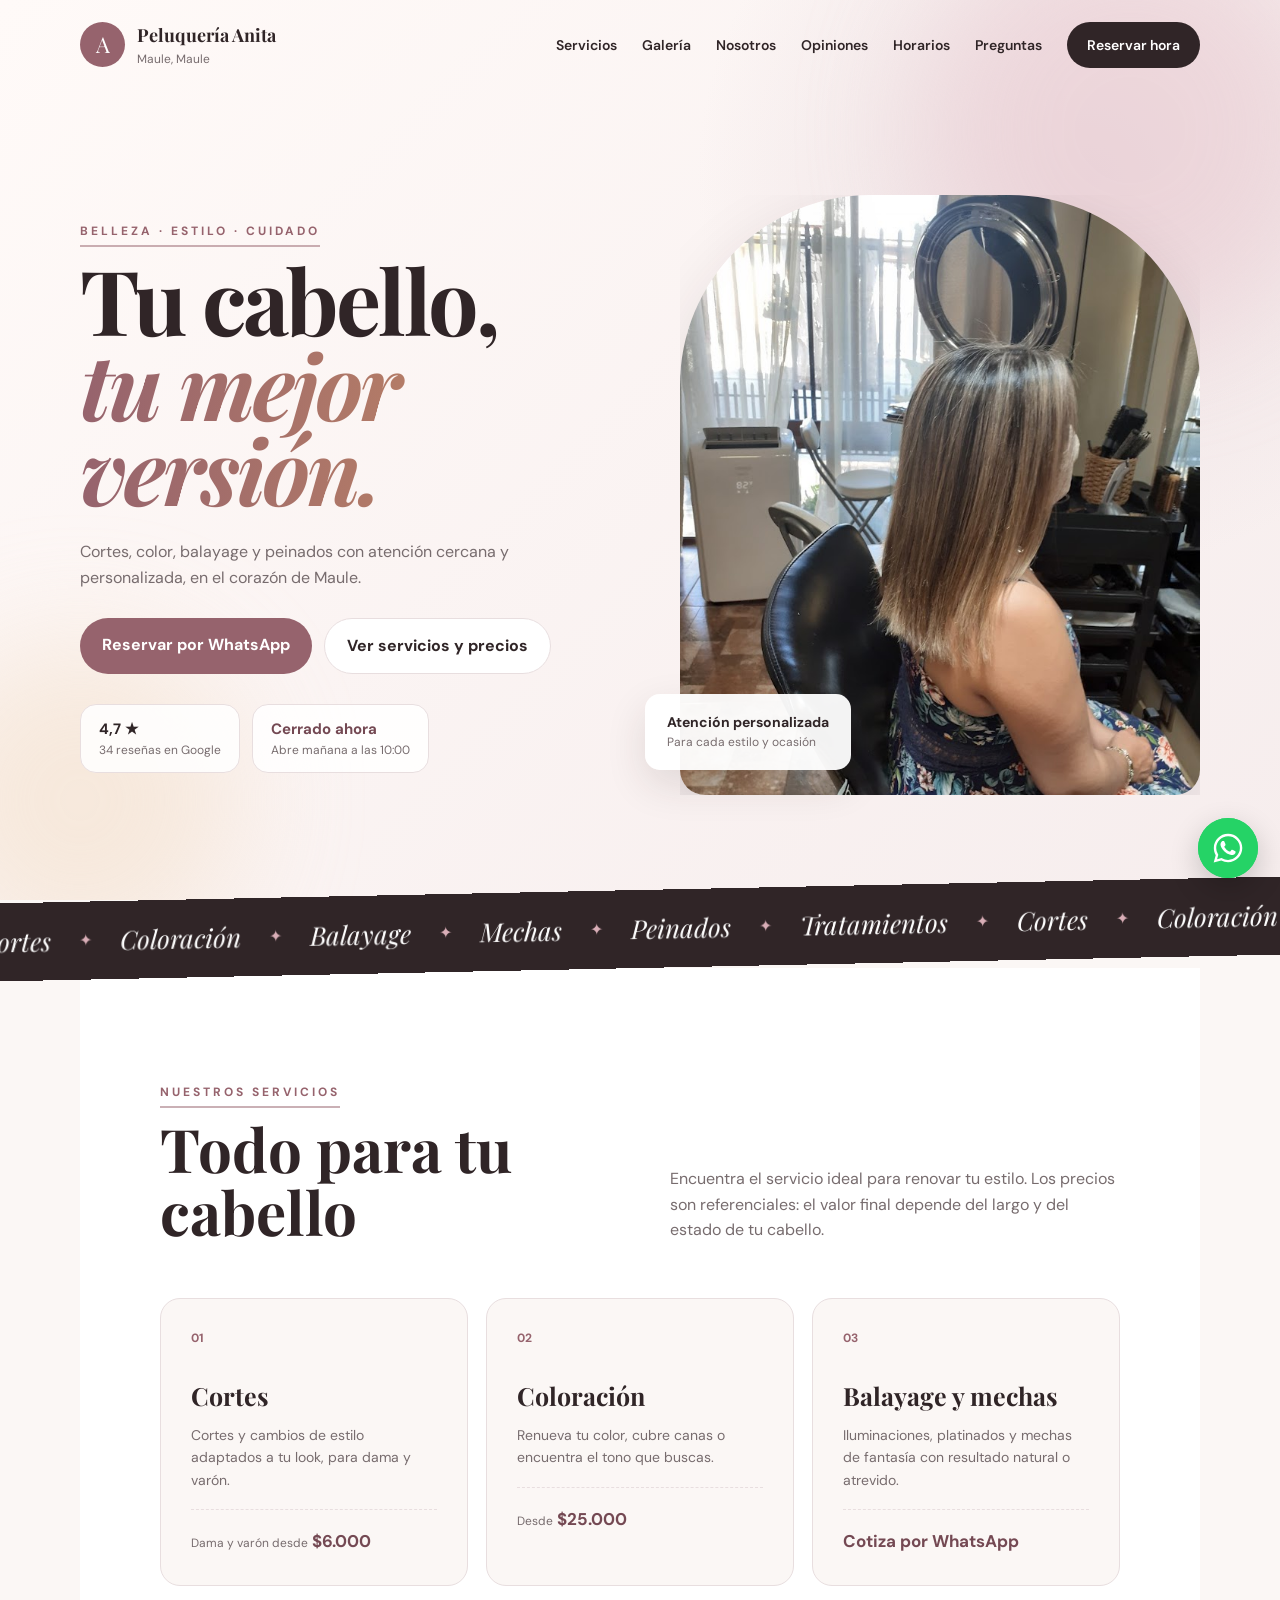
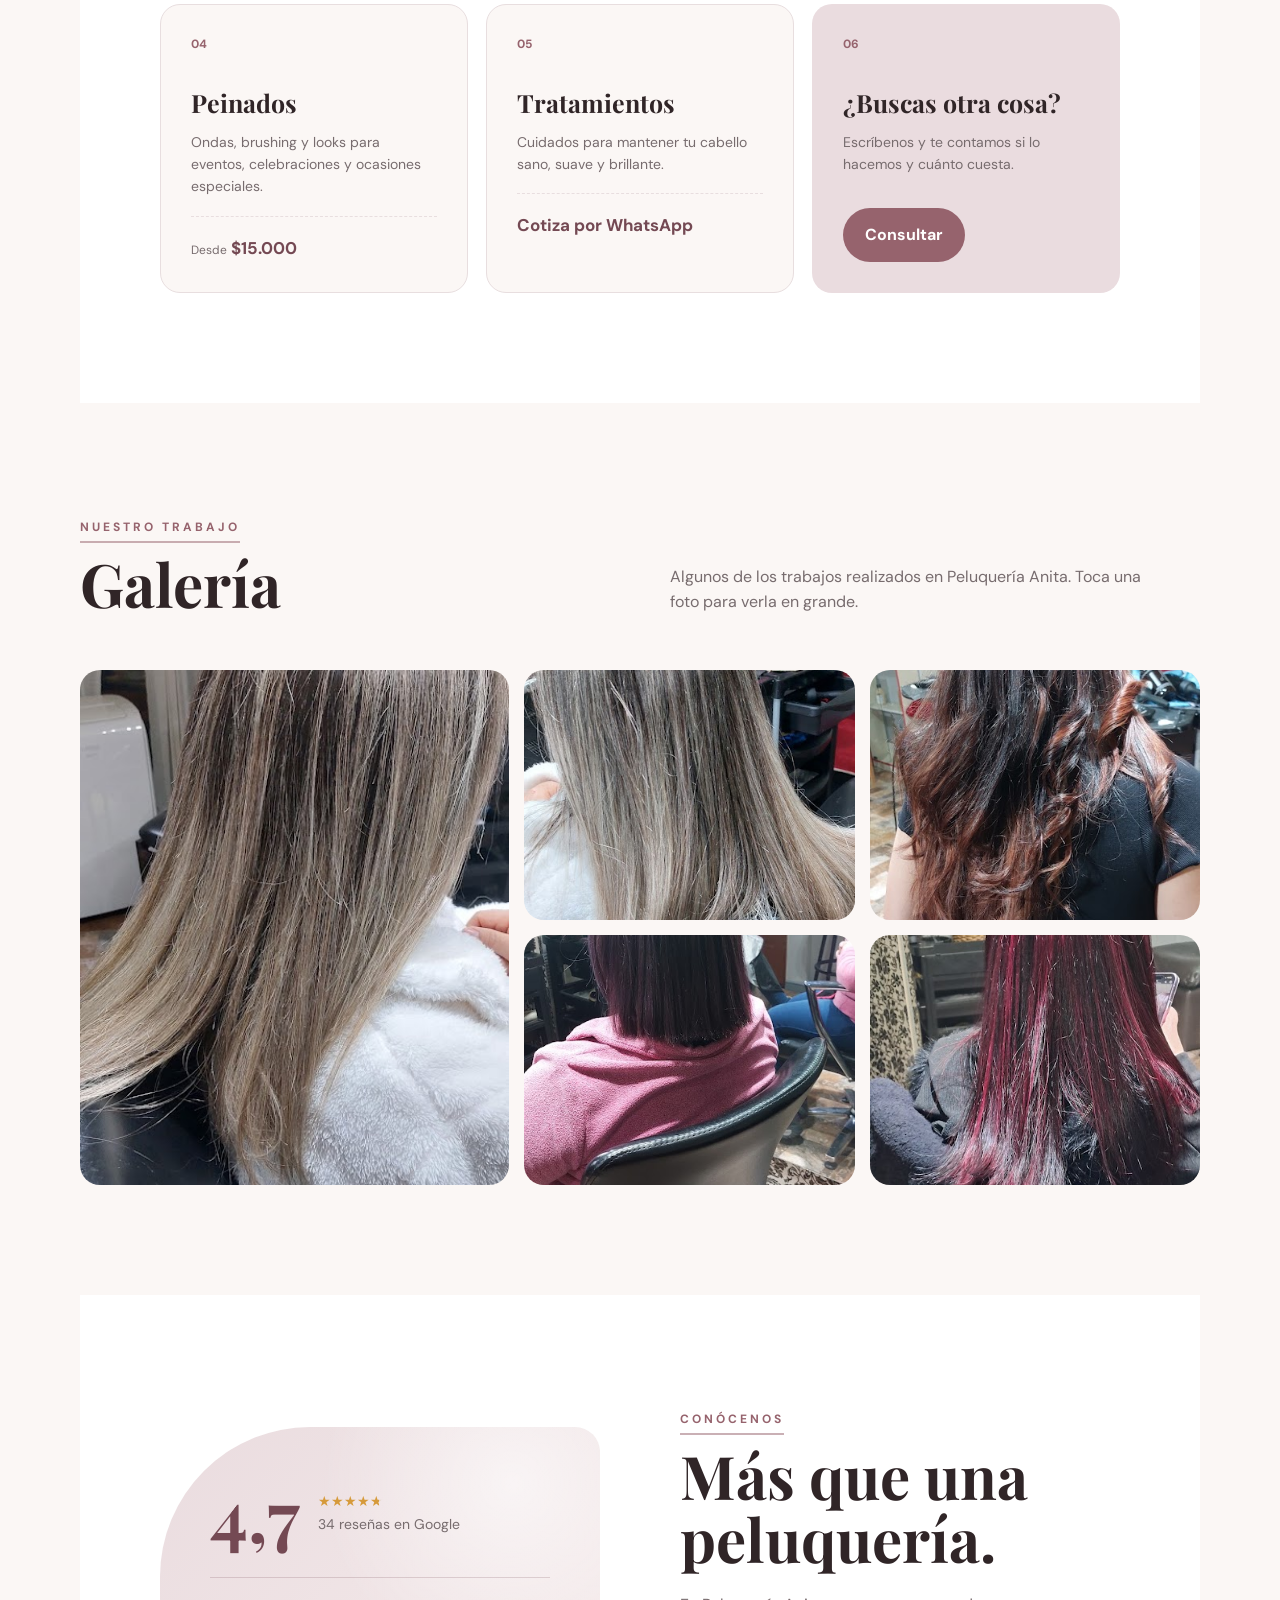
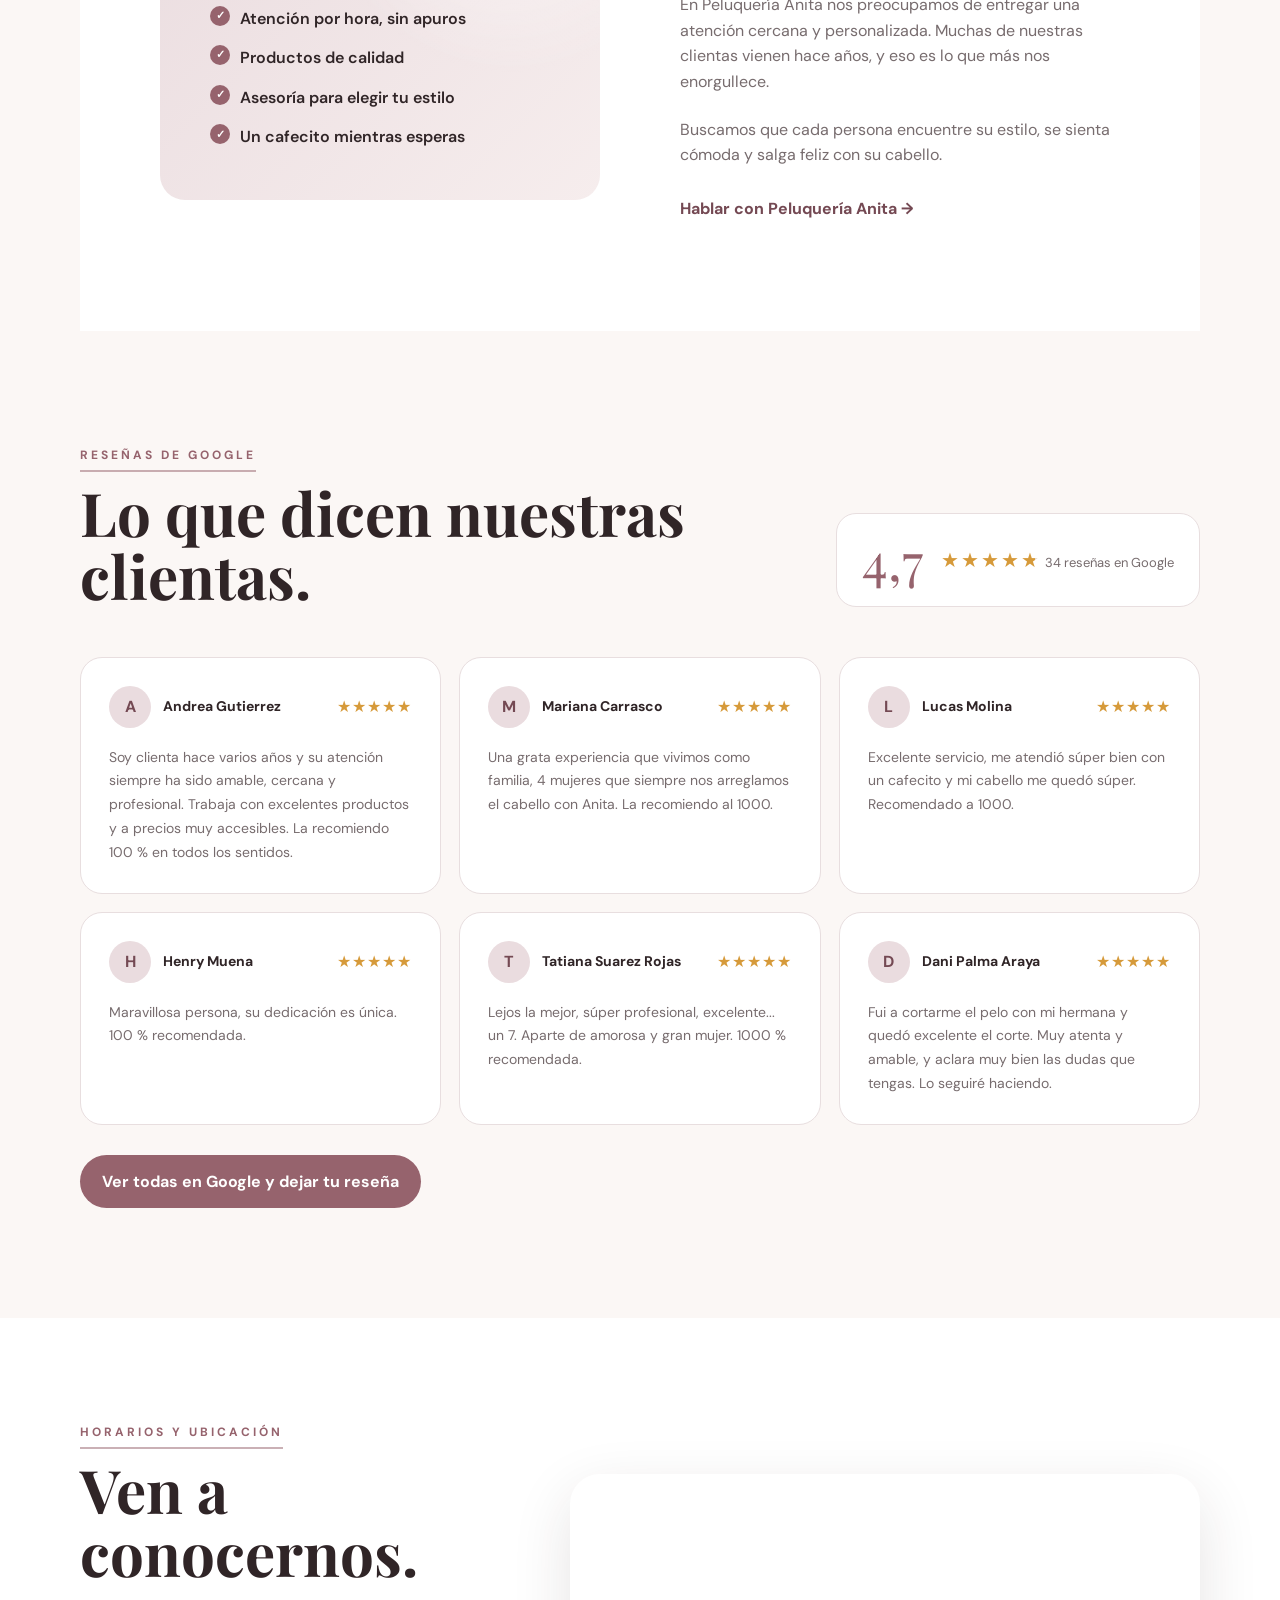
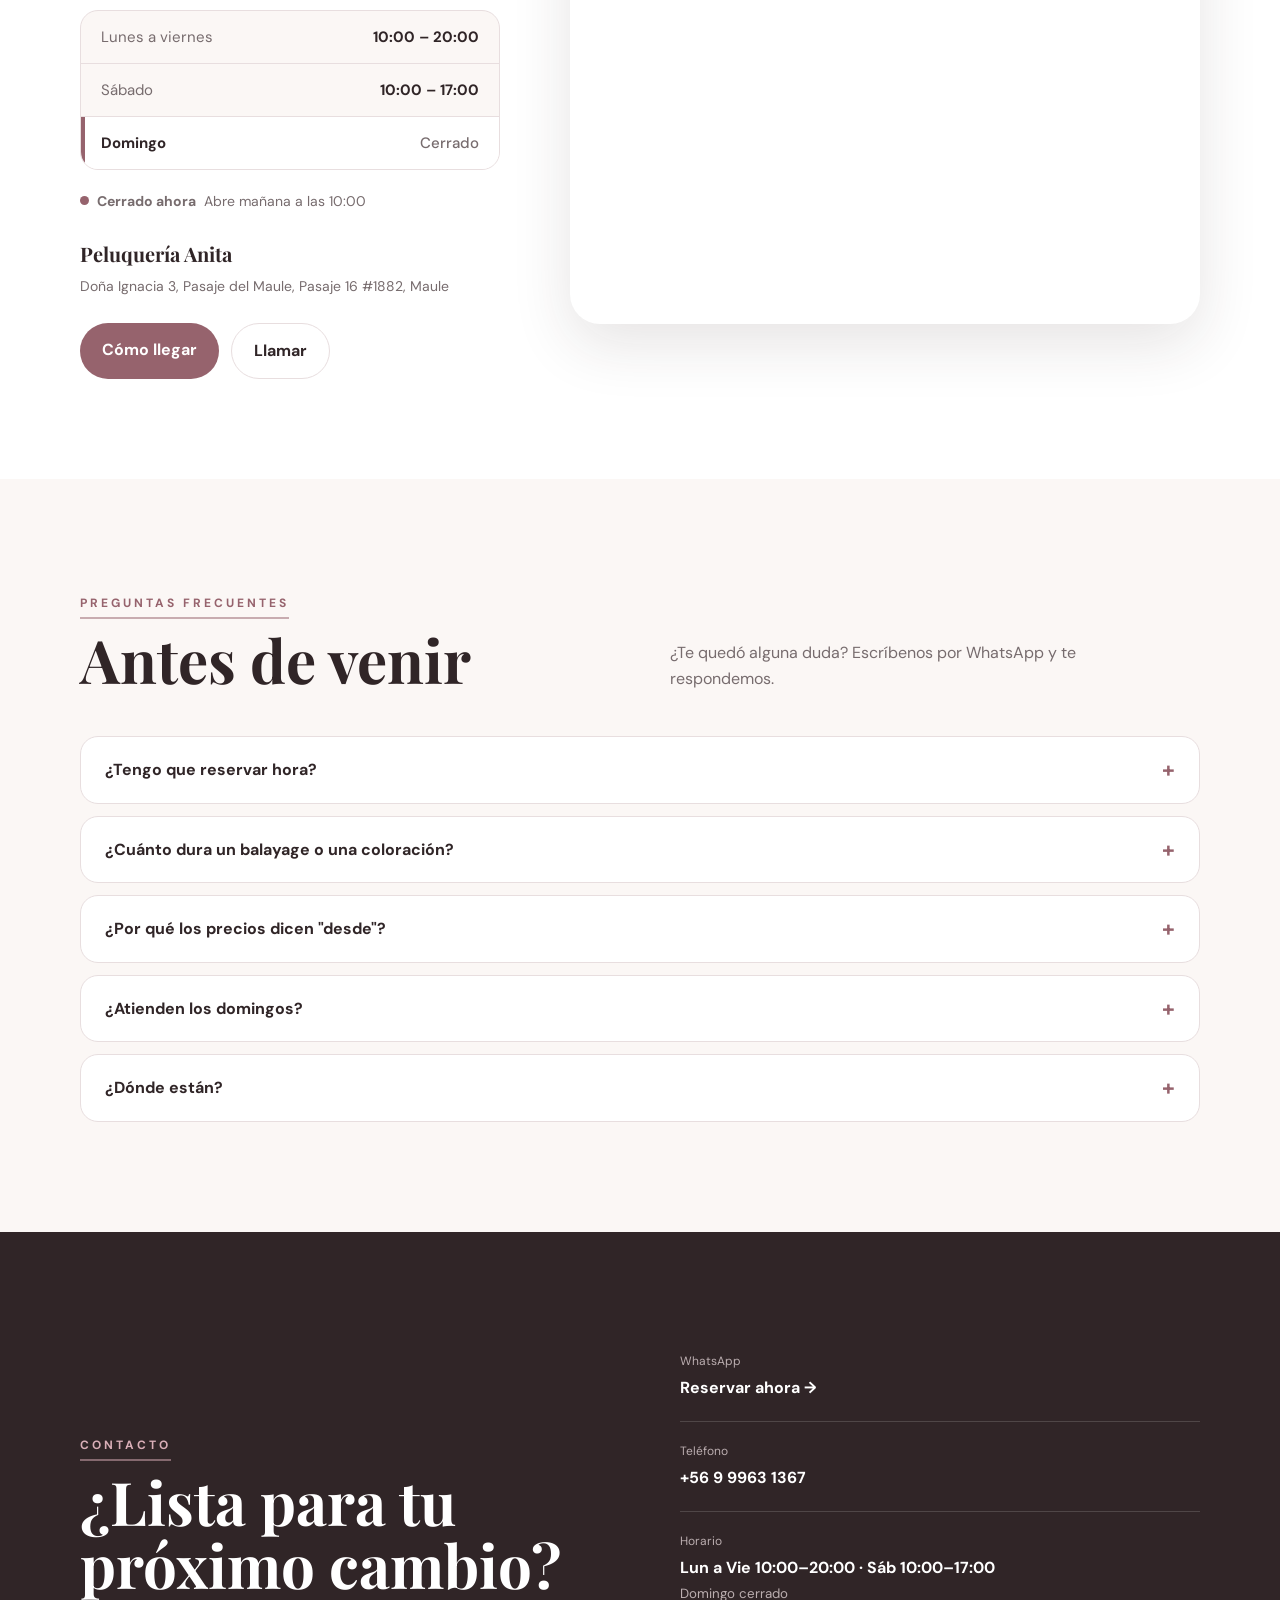
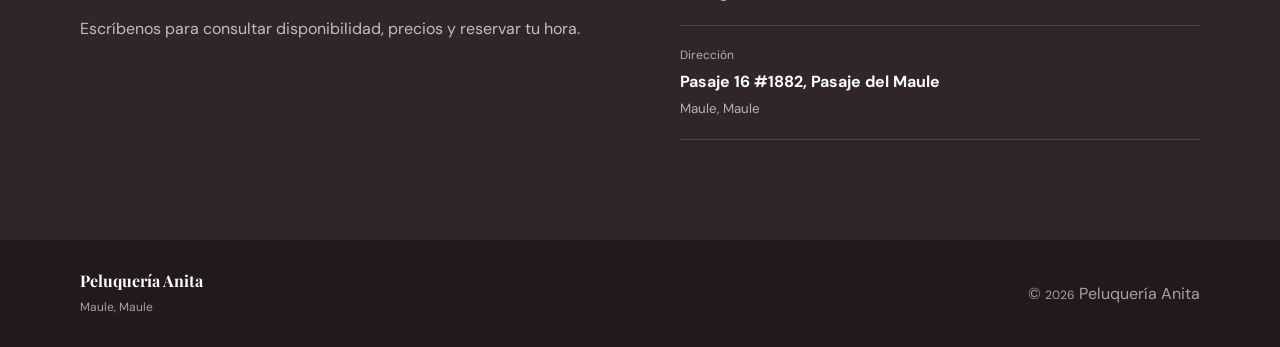
==== commit 3a7f882d: "Actualiza precios: cortes desde 6.000, coloración desde 25.000, peinados desde 15.000 Co-Authored-By" ====
--- a/index.html
+++ b/index.html
@@ -81,7 +81,7 @@
         rel="stylesheet"
     >
 
-    <link rel="stylesheet" href="style.css">
+    <link rel="stylesheet" href="style.css?v=20261114">
 
 </head>
 
@@ -235,14 +235,14 @@
             <span>01</span>
             <h3>Cortes</h3>
             <p>Cortes y cambios de estilo adaptados a tu look, para dama y varón.</p>
-            <div class="price"><small>Dama y varón</small> <strong>$6.000</strong></div>
+            <div class="price"><small>Dama y varón desde</small> <strong>$6.000</strong></div>
         </article>
 
         <article class="service">
             <span>02</span>
             <h3>Coloración</h3>
             <p>Renueva tu color, cubre canas o encuentra el tono que buscas.</p>
-            <div class="price"><small>Desde</small> <strong>$35.000</strong></div>
+            <div class="price"><small>Desde</small> <strong>$25.000</strong></div>
         </article>
 
         <article class="service">
@@ -256,7 +256,7 @@
             <span>04</span>
             <h3>Peinados</h3>
             <p>Ondas, brushing y looks para eventos, celebraciones y ocasiones especiales.</p>
-            <div class="price"><small>Desde</small> <strong>$18.000</strong></div>
+            <div class="price"><small>Desde</small> <strong>$15.000</strong></div>
         </article>
 
         <article class="service">
@@ -699,7 +699,7 @@
 </div>
 
 
-<script src="script.js"></script>
+<script src="script.js?v=20261114"></script>
 
 </body>
 
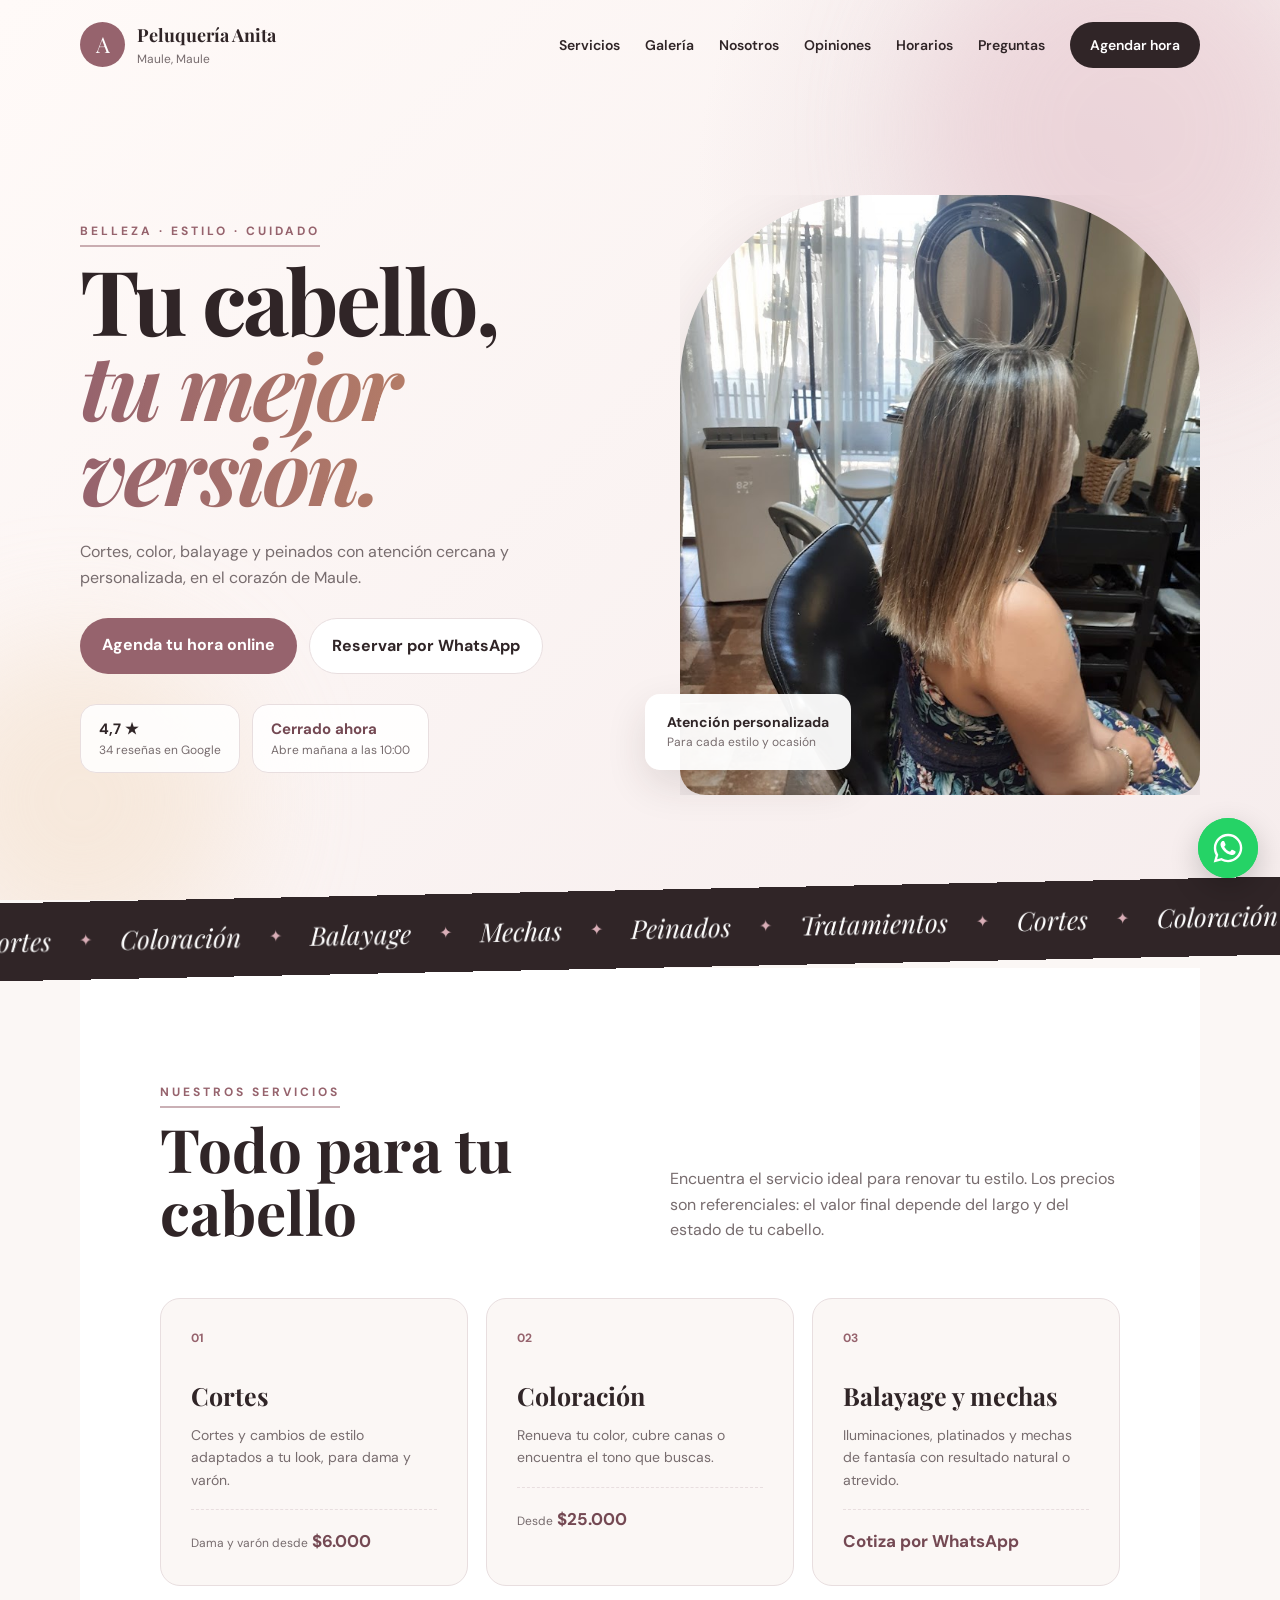
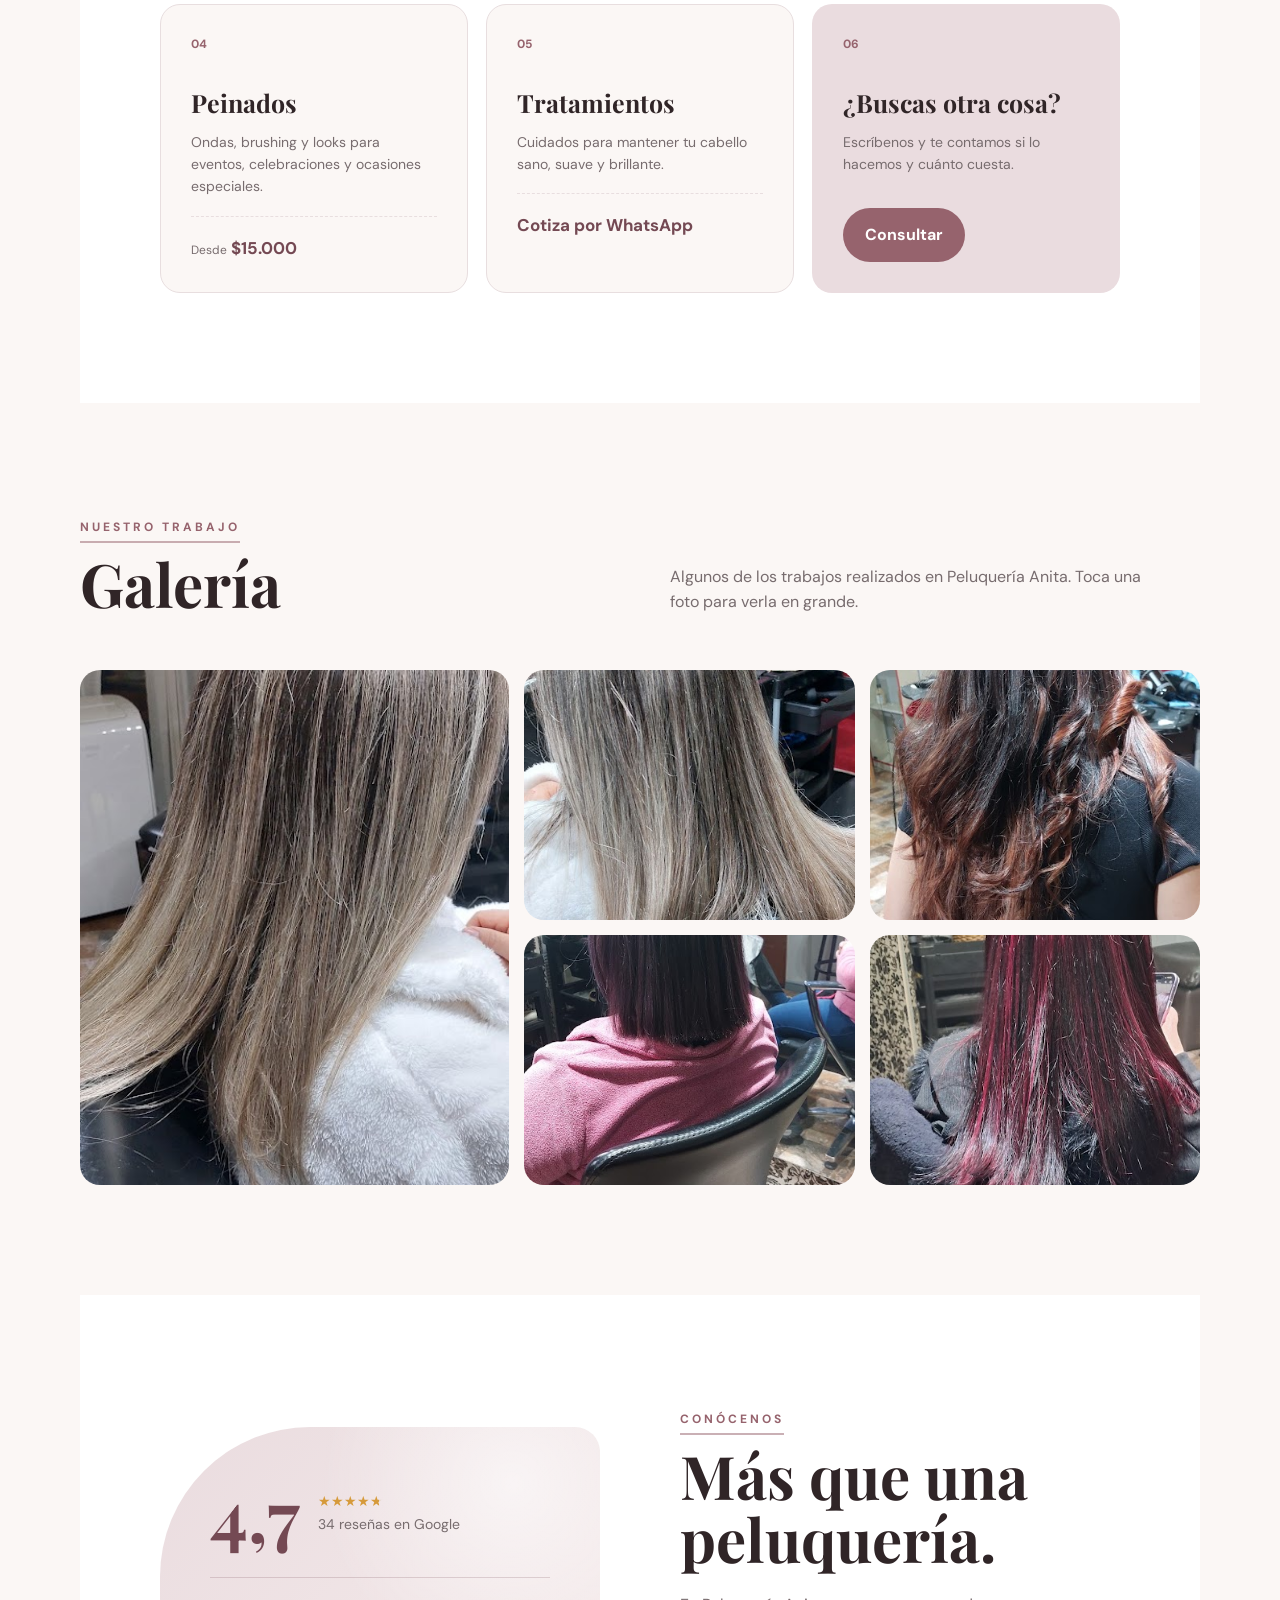
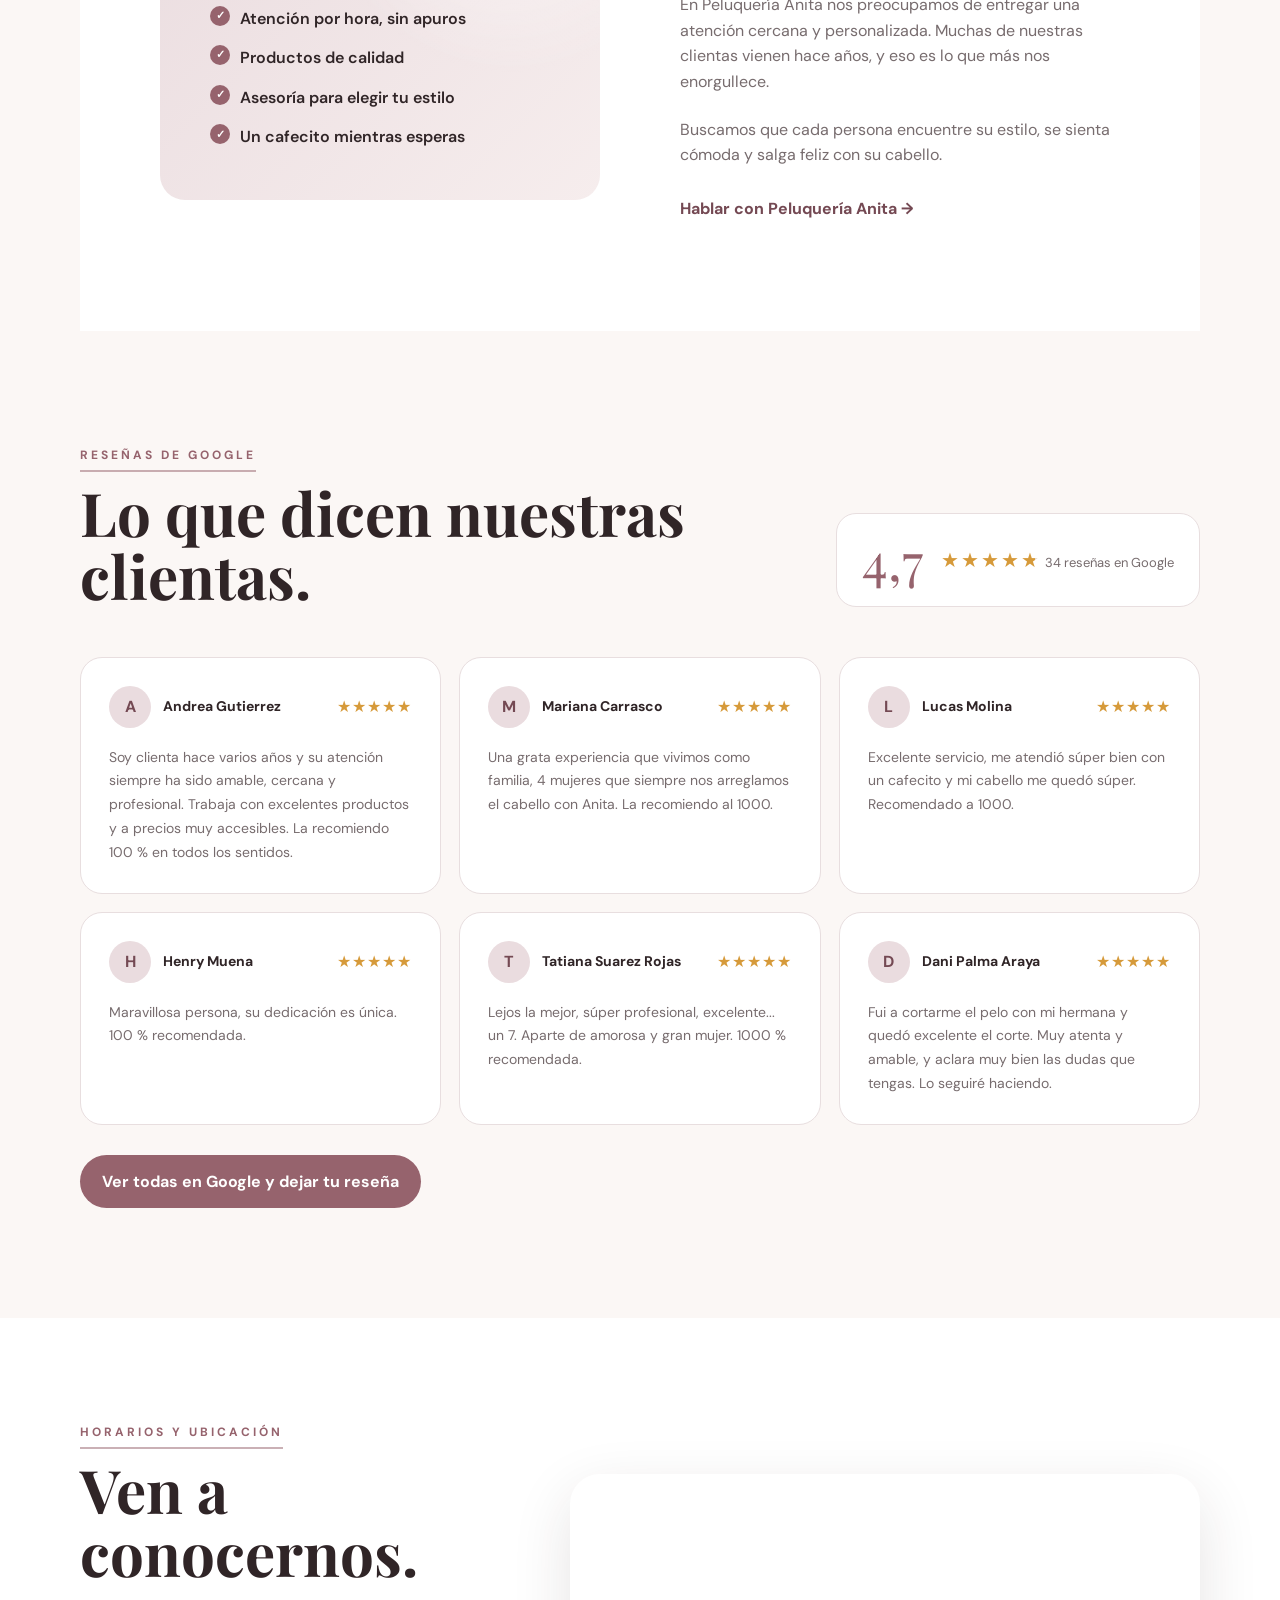
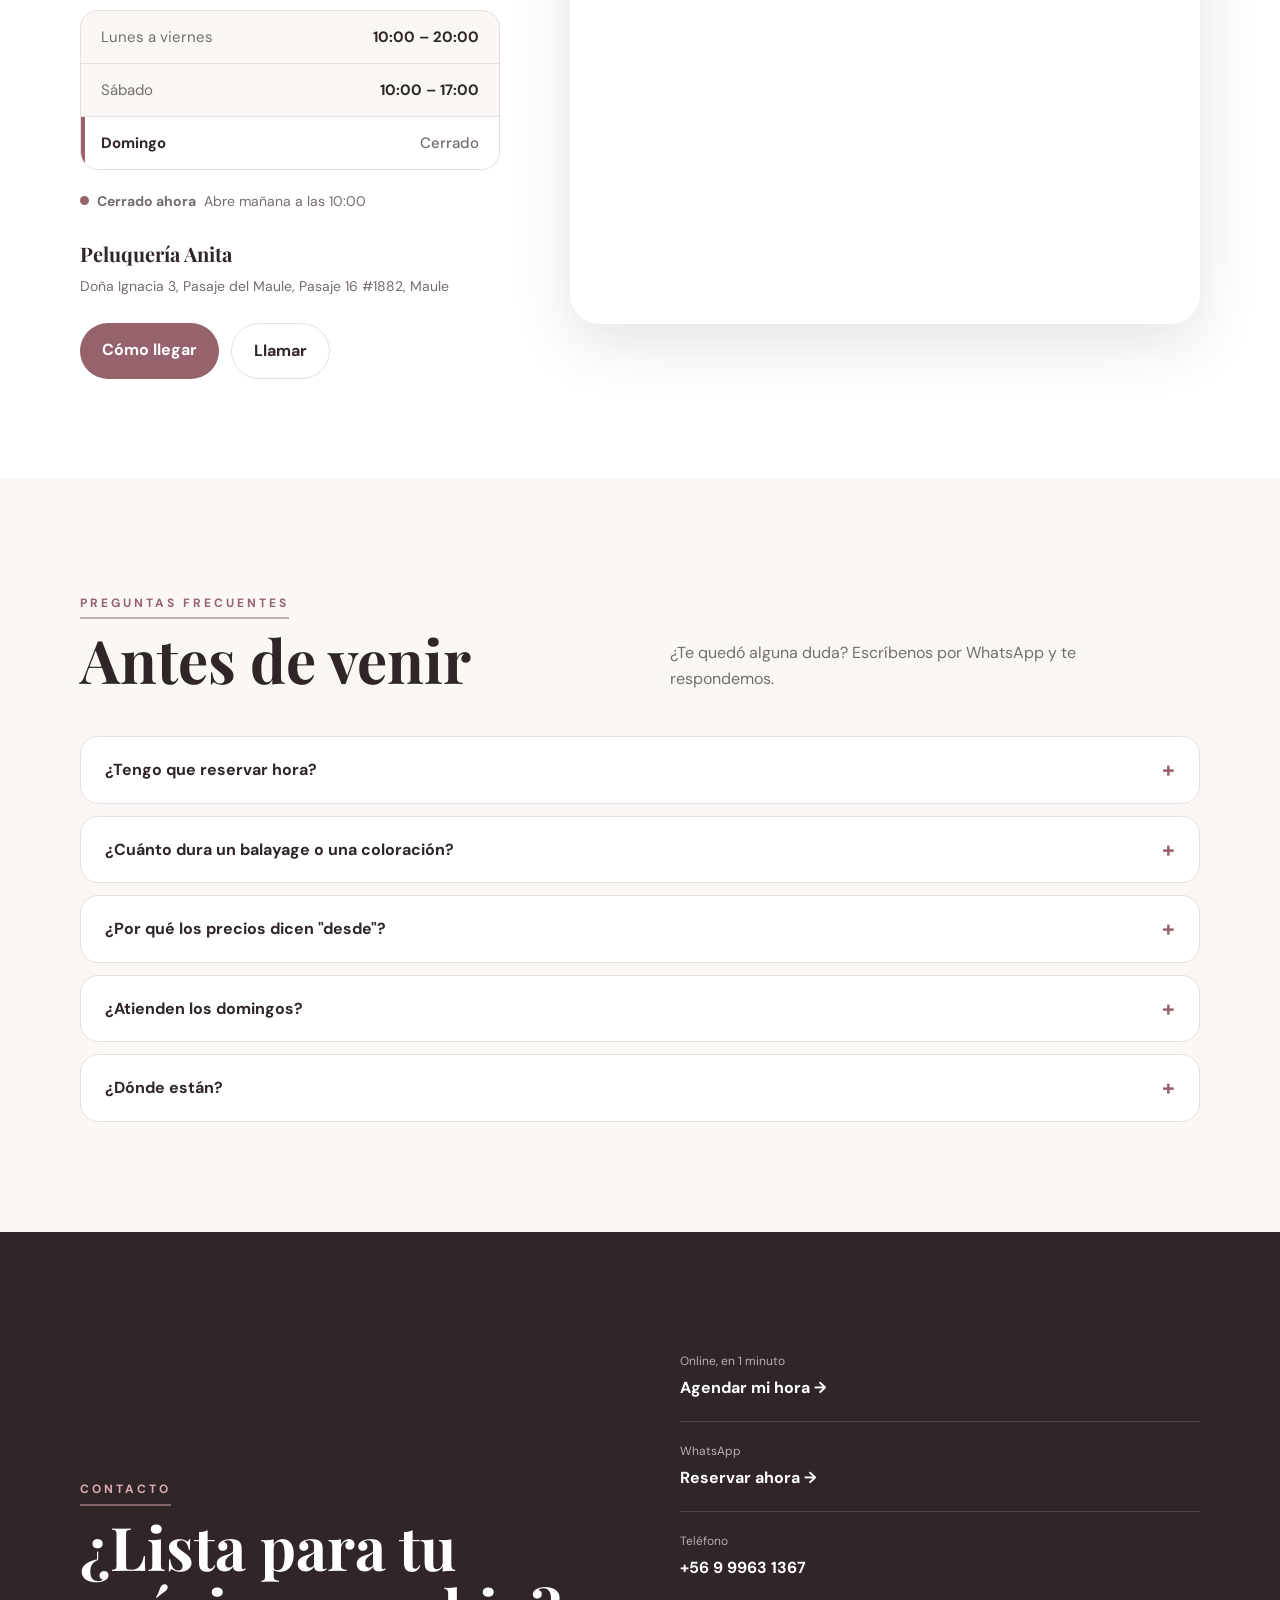
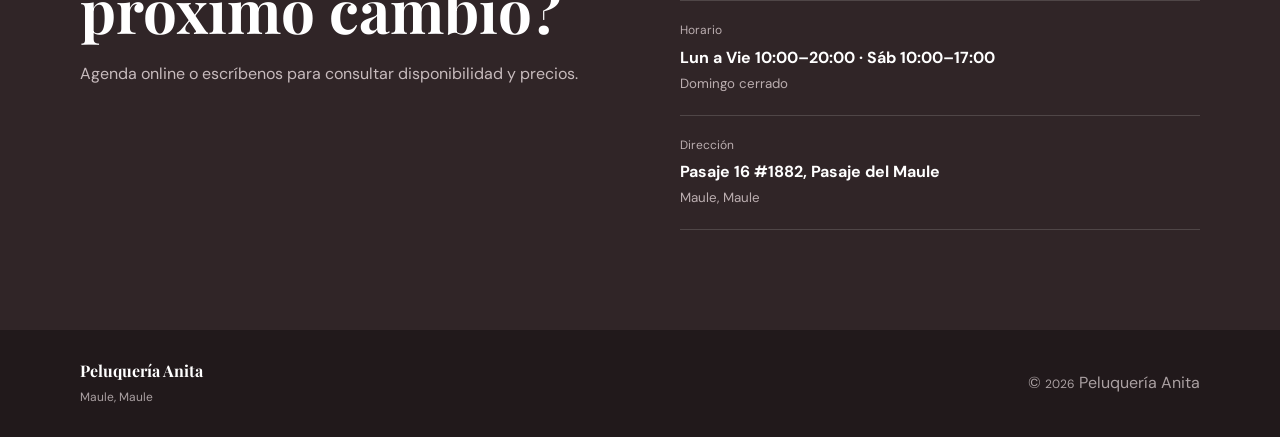
==== commit e1a3124e: "Agrega botón para agendar hora online (citas.peluqueriaanitaonline.com)" ====
--- a/index.html
+++ b/index.html
@@ -10,7 +10,7 @@
 
     <meta
         name="description"
-        content="Peluquería Anita en Maule. Cortes, coloración, balayage, peinados y tratamientos. Lunes a viernes 10:00–20:00, sábado 10:00–17:00. Reserva por WhatsApp."
+        content="Peluquería Anita en Maule. Cortes, coloración, balayage, peinados y tratamientos. Lunes a viernes 10:00–20:00, sábado 10:00–17:00. Reserva tu hora online o por WhatsApp."
     >
 
     <link rel="canonical" href="https://peluqueriaanitaonline.com/">
@@ -86,8 +86,8 @@
 </head>
 
 
-<body>
-
+<body>
+
 <div class="scroll-progress" id="scrollProgress"></div>
 
 
@@ -95,9 +95,9 @@
      NAVBAR + HERO
 ========================= -->
 
-<header class="hero" id="inicio">
-
-    <div class="hero-blob blob-1" aria-hidden="true"></div>
+<header class="hero" id="inicio">
+
+    <div class="hero-blob blob-1" aria-hidden="true"></div>
     <div class="hero-blob blob-2" aria-hidden="true"></div>
 
     <nav class="navbar">
@@ -121,10 +121,8 @@
             <a href="#preguntas">Preguntas</a>
             <a
                 class="nav-reserva"
-                href="https://wa.me/56999631367?text=Hola%20Peluquer%C3%ADa%20Anita%2C%20quisiera%20reservar%20una%20hora."
-                target="_blank"
-                rel="noopener"
-            >Reservar hora</a>
+                href="https://citas.peluqueriaanitaonline.com"
+            >Agendar hora</a>
         </div>
 
     </nav>
@@ -149,11 +147,14 @@
             <div class="buttons">
                 <a
                     class="button primary"
+                    href="https://citas.peluqueriaanitaonline.com"
+                >Agenda tu hora online</a>
+                <a
+                    class="button secondary"
                     href="https://wa.me/56999631367?text=Hola%20Peluquer%C3%ADa%20Anita%2C%20quisiera%20reservar%20una%20hora."
                     target="_blank"
                     rel="noopener"
                 >Reservar por WhatsApp</a>
-                <a class="button secondary" href="#servicios">Ver servicios y precios</a>
             </div>
 
             <div class="hero-badges">
@@ -587,7 +588,7 @@
 
         <details>
             <summary>¿Tengo que reservar hora?</summary>
-            <p>Te recomendamos reservar por WhatsApp para asegurar tu hora y que no tengas que esperar. Así también podemos preparar todo para tu servicio.</p>
+            <p>Te recomendamos reservar para asegurar tu hora y que no tengas que esperar. Puedes <a href="https://citas.peluqueriaanitaonline.com">agendar online</a> eligiendo el día y la hora que quedan libres, o escribirnos por WhatsApp.</p>
         </details>
 
         <details>
@@ -627,10 +628,15 @@
         <div>
             <p class="small-title">CONTACTO</p>
             <h2>¿Lista para tu próximo cambio?</h2>
-            <p>Escríbenos para consultar disponibilidad, precios y reservar tu hora.</p>
+            <p>Agenda online o escríbenos para consultar disponibilidad y precios.</p>
         </div>
 
         <div class="contact-info">
+
+            <a href="https://citas.peluqueriaanitaonline.com">
+                <span>Online, en 1 minuto</span>
+                <strong>Agendar mi hora →</strong>
+            </a>
 
             <a href="https://wa.me/56999631367?text=Hola%20Peluquer%C3%ADa%20Anita%2C%20quisiera%20reservar%20una%20hora." target="_blank" rel="noopener">
                 <span>WhatsApp</span>
